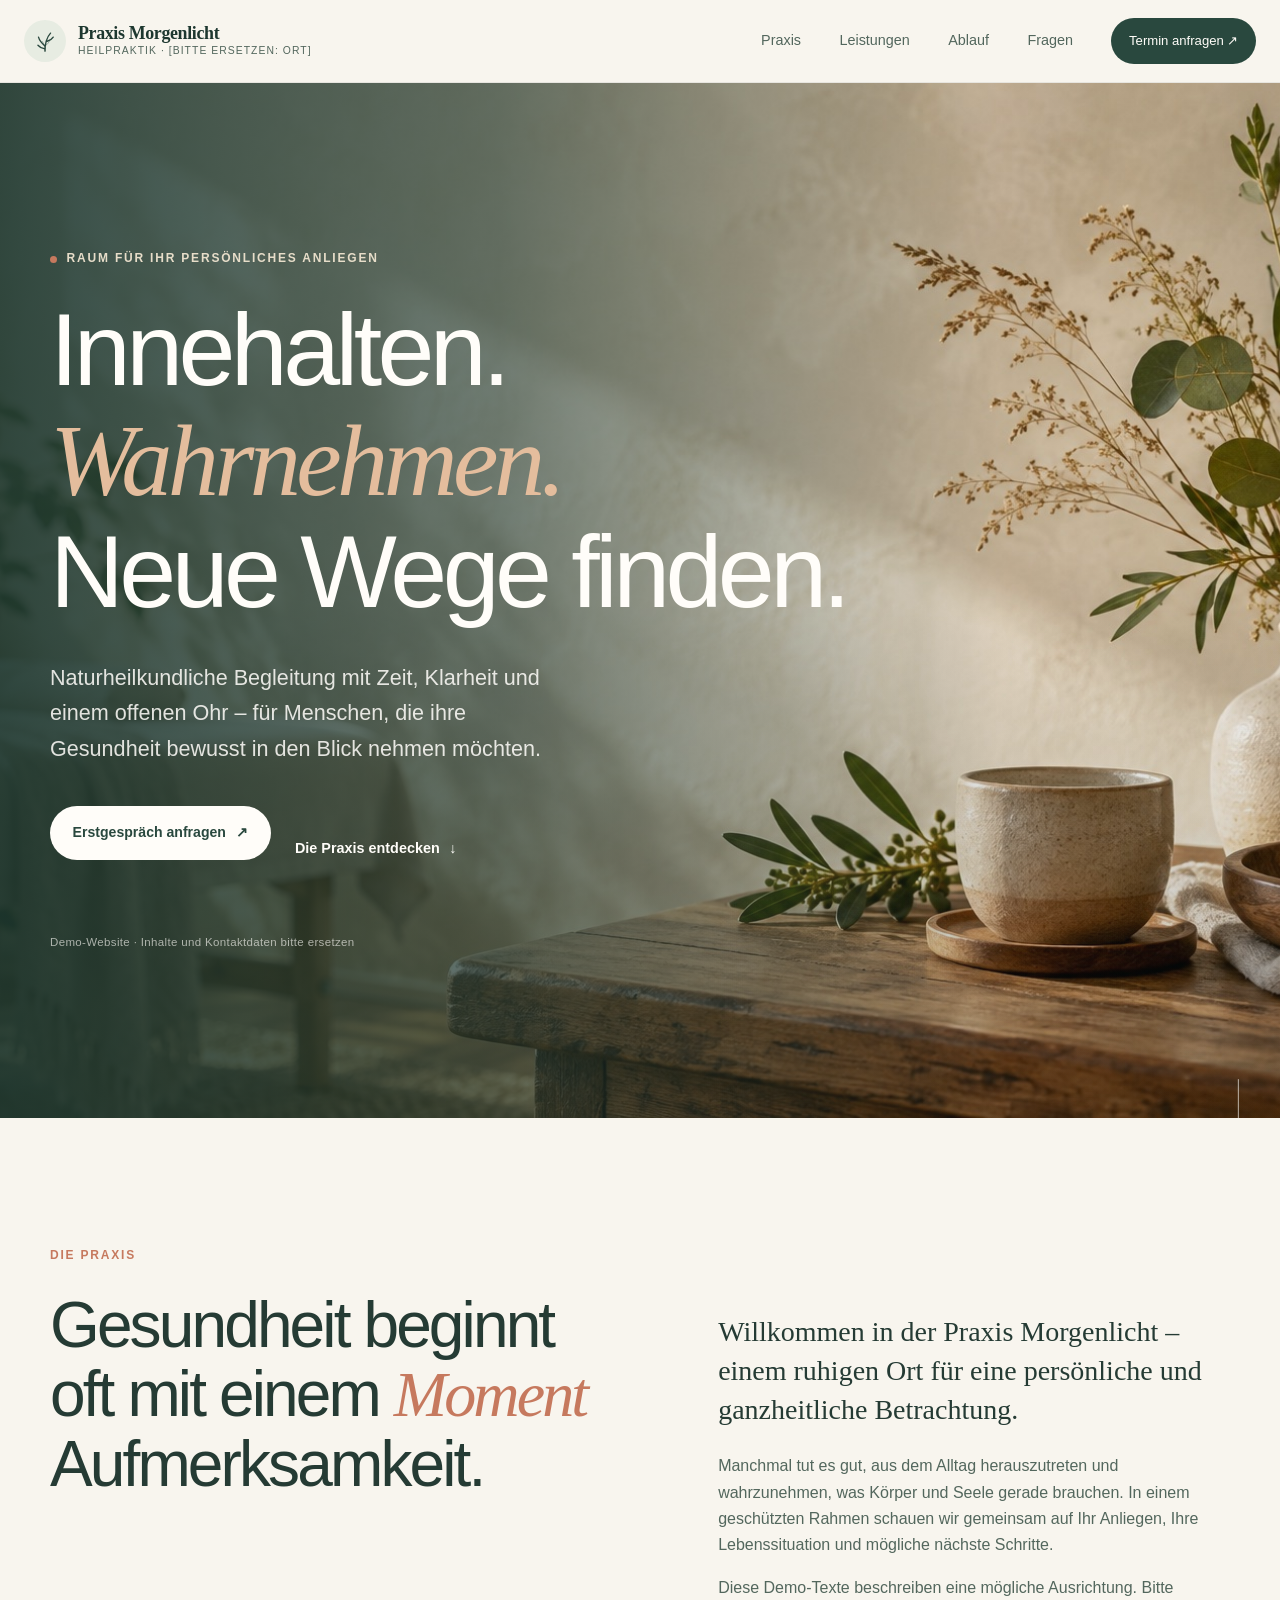
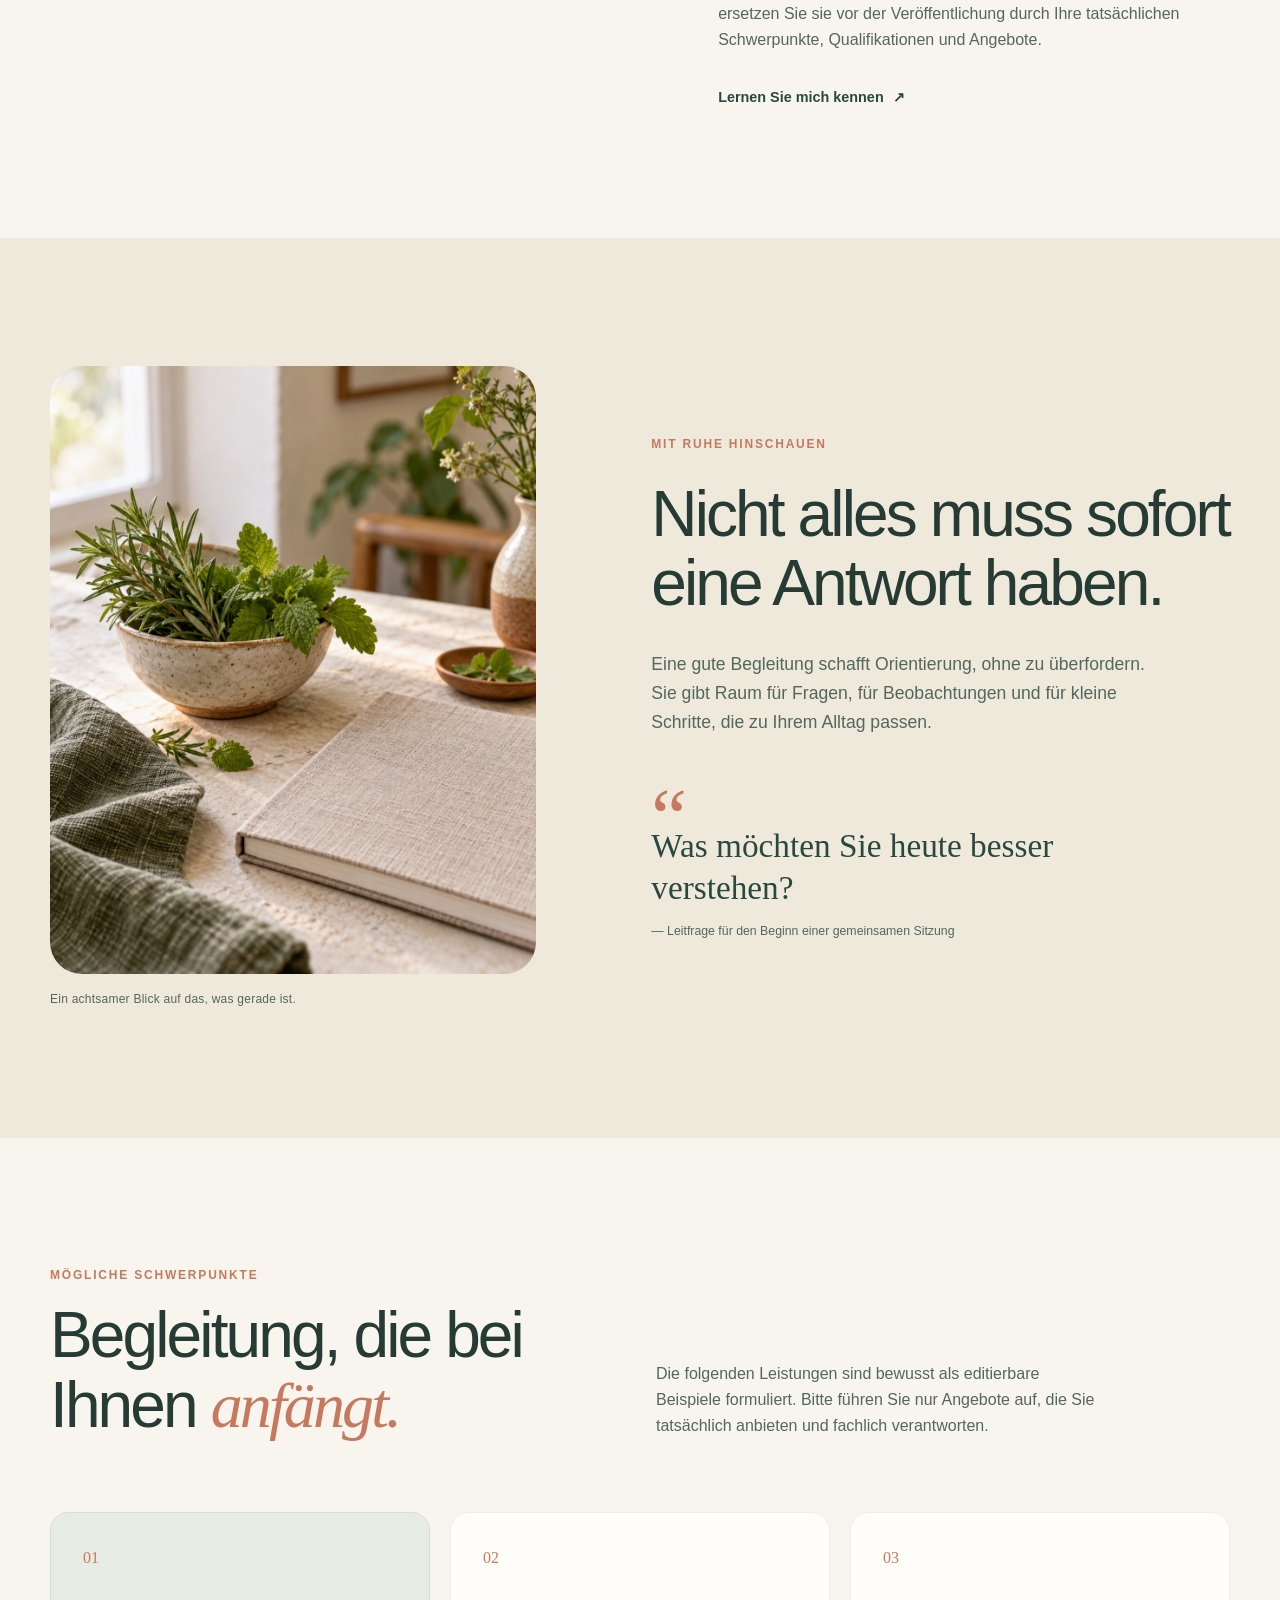
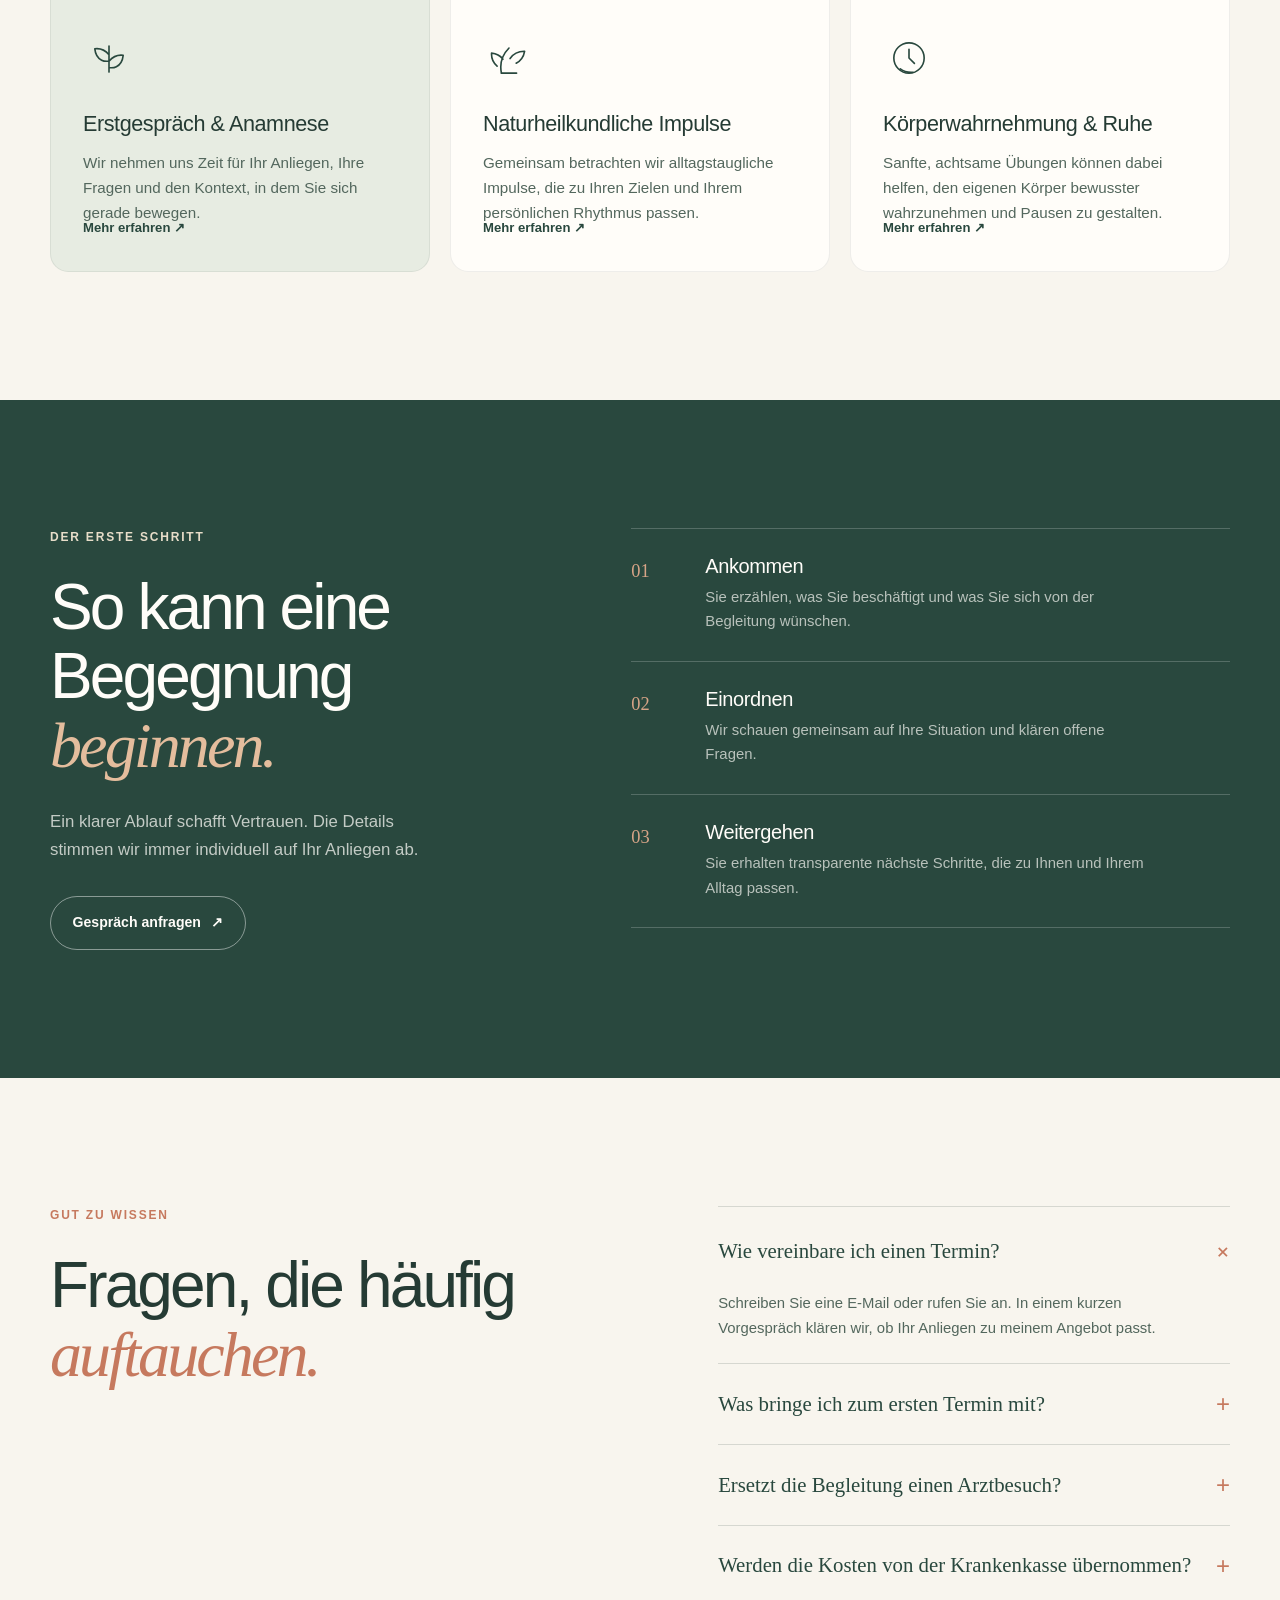
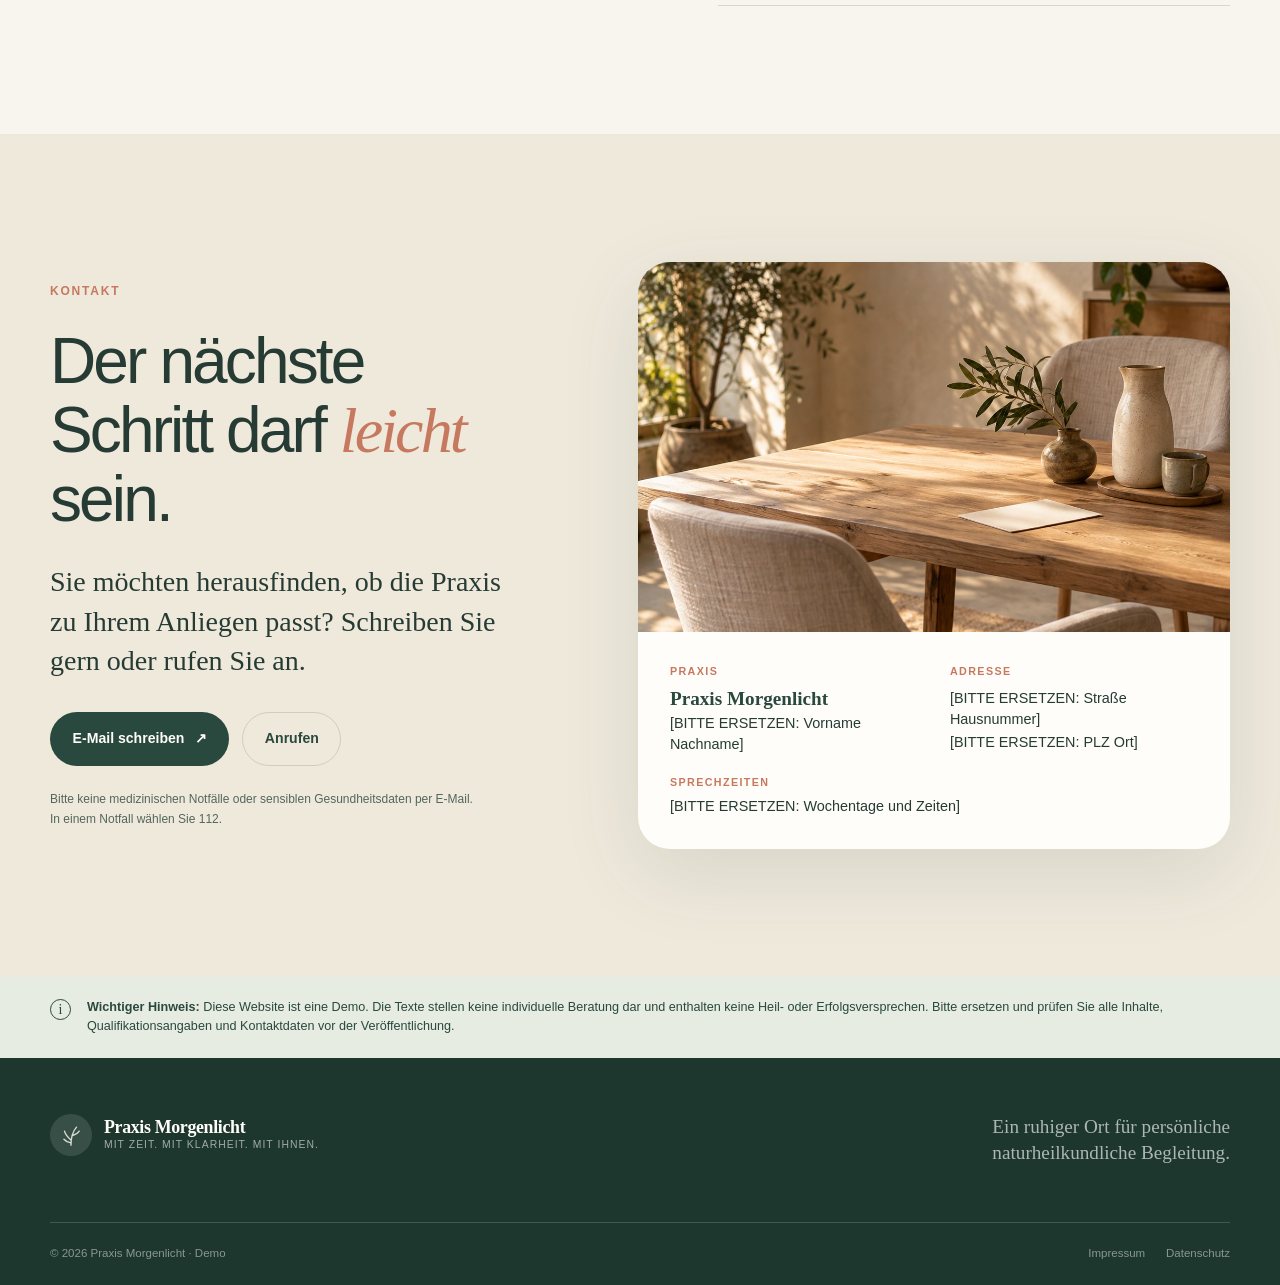
==== index.html @ 1e1bd172 "Create German alternative medicine landing page" ====
<!doctype html>
<html lang="de">
  <head>
    <meta charset="utf-8">
    <meta name="viewport" content="width=device-width, initial-scale=1">
    <meta name="description" content="Praxis Morgenlicht – ruhige, naturheilkundliche Begleitung mit Zeit für das, was Sie bewegt.">
    <meta name="theme-color" content="#f4f0e8">
    <title>Praxis Morgenlicht · Heilpraktik</title>
    <link rel="icon" href="./assets/favicon.svg" type="image/svg+xml">
    <link rel="stylesheet" href="./styles.css">
    <script src="./script.js" defer></script>
  </head>

  <body>
    <a class="skip-link" href="#main-content">Zum Inhalt springen</a>

    <header class="site-header" data-header>
      <nav class="nav-shell" aria-label="Hauptnavigation">
        <a class="brand" href="./" aria-label="Praxis Morgenlicht Startseite">
          <span class="brand-mark" aria-hidden="true">
            <svg viewBox="0 0 44 44" role="img"><path d="M22 38c0-12.2 1.7-20.7 8.7-28.4M21.8 29.7C17.3 26 13.3 21.4 11.8 16M25.5 22.4c3.7-1 7.3-3.2 9.4-6.5M20.7 34.1c-3.9-.7-7.3-2.5-9.8-5.4" fill="none" stroke="currentColor" stroke-linecap="round" stroke-width="2.1"/><path d="M22 37.5c0-6.5-1.1-11.1-4.5-15.1M22.3 29.5c3.6-2.2 6.4-5.5 7.6-9.5" fill="none" stroke="currentColor" stroke-linecap="round" stroke-width="1.25" opacity=".5"/></svg>
          </span>
          <span class="brand-copy"><strong>Praxis Morgenlicht</strong><small>Heilpraktik · [BITTE ERSETZEN: Ort]</small></span>
        </a>

        <button class="nav-toggle" type="button" aria-expanded="false" aria-controls="main-menu">
          <span class="sr-only">Menü öffnen</span>
          <span></span><span></span>
        </button>

        <div class="nav-menu" id="main-menu">
          <a href="#praxis">Praxis</a>
          <a href="#leistungen">Leistungen</a>
          <a href="#ablauf">Ablauf</a>
          <a href="#fragen">Fragen</a>
          <a class="nav-cta" href="#kontakt">Termin anfragen <span aria-hidden="true">↗</span></a>
        </div>
      </nav>
    </header>

    <main id="main-content">
      <section class="hero" id="top" aria-labelledby="hero-title">
        <div class="hero-media" aria-hidden="true">
          <img src="./assets/images/hero-praxis.jpg" alt="">
        </div>
        <div class="hero-shade" aria-hidden="true"></div>
        <div class="hero-content layout-container">
          <p class="eyebrow eyebrow-light"><span class="eyebrow-dot"></span> Raum für Ihr persönliches Anliegen</p>
          <h1 id="hero-title">Innehalten.<br><em>Wahrnehmen.</em><br>Neue Wege finden.</h1>
          <p class="hero-intro">Naturheilkundliche Begleitung mit Zeit, Klarheit und einem offenen Ohr – für Menschen, die ihre Gesundheit bewusst in den Blick nehmen möchten.</p>
          <div class="hero-actions">
            <a class="button button-light" href="#kontakt">Erstgespräch anfragen <span aria-hidden="true">↗</span></a>
            <a class="text-link text-link-light" href="#praxis">Die Praxis entdecken <span aria-hidden="true">↓</span></a>
          </div>
          <p class="hero-note">Demo-Website · Inhalte und Kontaktdaten bitte ersetzen</p>
        </div>
        <div class="hero-scroll" aria-hidden="true"><span></span> Scrollen</div>
      </section>

      <section class="intro-section section-padding" id="praxis" aria-labelledby="praxis-title">
        <div class="layout-container intro-grid">
          <div class="section-heading">
            <p class="eyebrow">Die Praxis</p>
            <h2 id="praxis-title">Gesundheit beginnt oft mit einem <em>Moment</em> Aufmerksamkeit.</h2>
          </div>
          <div class="intro-copy">
            <p class="lead">Willkommen in der Praxis Morgenlicht – einem ruhigen Ort für eine persönliche und ganzheitliche Betrachtung.</p>
            <p>Manchmal tut es gut, aus dem Alltag herauszutreten und wahrzunehmen, was Körper und Seele gerade brauchen. In einem geschützten Rahmen schauen wir gemeinsam auf Ihr Anliegen, Ihre Lebenssituation und mögliche nächste Schritte.</p>
            <p>Diese Demo-Texte beschreiben eine mögliche Ausrichtung. Bitte ersetzen Sie sie vor der Veröffentlichung durch Ihre tatsächlichen Schwerpunkte, Qualifikationen und Angebote.</p>
            <a class="text-link" href="#kontakt">Lernen Sie mich kennen <span aria-hidden="true">↗</span></a>
          </div>
        </div>
      </section>

      <section class="image-story section-padding section-sand" aria-labelledby="story-title">
        <div class="layout-container story-grid">
          <figure class="story-image story-image-tall">
            <img src="./assets/images/kraeuter-notizbuch.jpg" alt="Frische Kräuter, ein Keramikgefäß und ein leinenbezogenes Notizbuch auf einem Tisch">
            <figcaption>Ein achtsamer Blick auf das, was gerade ist.</figcaption>
          </figure>
          <div class="story-copy">
            <p class="eyebrow">Mit Ruhe hinschauen</p>
            <h2 id="story-title">Nicht alles muss sofort eine Antwort haben.</h2>
            <p>Eine gute Begleitung schafft Orientierung, ohne zu überfordern. Sie gibt Raum für Fragen, für Beobachtungen und für kleine Schritte, die zu Ihrem Alltag passen.</p>
            <div class="quote-mark" aria-hidden="true">“</div>
            <blockquote>Was möchten Sie heute besser verstehen?</blockquote>
            <p class="quote-attribution">— Leitfrage für den Beginn einer gemeinsamen Sitzung</p>
          </div>
        </div>
      </section>

      <section class="services-section section-padding" id="leistungen" aria-labelledby="services-title">
        <div class="layout-container">
          <div class="section-heading section-heading-wide">
            <p class="eyebrow">Mögliche Schwerpunkte</p>
            <h2 id="services-title">Begleitung, die bei Ihnen <em>anfängt.</em></h2>
            <p class="section-description">Die folgenden Leistungen sind bewusst als editierbare Beispiele formuliert. Bitte führen Sie nur Angebote auf, die Sie tatsächlich anbieten und fachlich verantworten.</p>
          </div>

          <div class="service-grid">
            <article class="service-card service-card-featured">
              <div class="service-number">01</div>
              <div class="service-icon" aria-hidden="true"><svg viewBox="0 0 48 48"><path d="M24 37V13M24 21c-4.8-5.7-10.1-5.9-13.1-5.5.5 4.8 2.6 8.6 6.3 10.5 2.2 1.1 4.6 1.2 6.8.8M24 27c4.8-5.7 10.1-5.9 13.1-5.5-.5 4.8-2.6 8.6-6.3 10.5-2.2 1.1-4.6 1.2-6.8.8" fill="none" stroke="currentColor" stroke-linecap="round" stroke-linejoin="round" stroke-width="1.5"/></svg></div>
              <h3>Erstgespräch &amp; Anamnese</h3>
              <p>Wir nehmen uns Zeit für Ihr Anliegen, Ihre Fragen und den Kontext, in dem Sie sich gerade bewegen.</p>
              <a class="card-link" href="#kontakt">Mehr erfahren <span aria-hidden="true">↗</span></a>
            </article>

            <article class="service-card">
              <div class="service-number">02</div>
              <div class="service-icon" aria-hidden="true"><svg viewBox="0 0 48 48"><path d="M17 38c-1.8-8.8.5-16.6 7-23.2M13 31.5c-3.8-3.2-5.4-7.2-5.1-12 4.5.4 8 2.3 10.5 5.6M25 24.5c3.1-4.6 7.6-6.8 13.4-6.7-.9 5-3.4 8.7-7.8 11" fill="none" stroke="currentColor" stroke-linecap="round" stroke-linejoin="round" stroke-width="1.5"/><path d="M17 38h14" fill="none" stroke="currentColor" stroke-linecap="round" stroke-width="1.5"/></svg></div>
              <h3>Naturheilkundliche Impulse</h3>
              <p>Gemeinsam betrachten wir alltagstaugliche Impulse, die zu Ihren Zielen und Ihrem persönlichen Rhythmus passen.</p>
              <a class="card-link" href="#kontakt">Mehr erfahren <span aria-hidden="true">↗</span></a>
            </article>

            <article class="service-card">
              <div class="service-number">03</div>
              <div class="service-icon" aria-hidden="true"><svg viewBox="0 0 48 48"><circle cx="24" cy="24" r="14" fill="none" stroke="currentColor" stroke-width="1.5"/><path d="M24 16v8l5 5M16 34c3.2 2.4 7 3.5 11.7 3.1" fill="none" stroke="currentColor" stroke-linecap="round" stroke-width="1.5"/></svg></div>
              <h3>Körperwahrnehmung &amp; Ruhe</h3>
              <p>Sanfte, achtsame Übungen können dabei helfen, den eigenen Körper bewusster wahrzunehmen und Pausen zu gestalten.</p>
              <a class="card-link" href="#kontakt">Mehr erfahren <span aria-hidden="true">↗</span></a>
            </article>
          </div>
        </div>
      </section>

      <section class="process-section section-padding section-olive" id="ablauf" aria-labelledby="process-title">
        <div class="layout-container process-grid">
          <div class="process-intro">
            <p class="eyebrow eyebrow-light">Der erste Schritt</p>
            <h2 id="process-title">So kann eine Begegnung <em>beginnen.</em></h2>
            <p>Ein klarer Ablauf schafft Vertrauen. Die Details stimmen wir immer individuell auf Ihr Anliegen ab.</p>
            <a class="button button-outline-light" href="#kontakt">Gespräch anfragen <span aria-hidden="true">↗</span></a>
          </div>
          <ol class="process-list">
            <li>
              <span class="process-index">01</span>
              <div><h3>Ankommen</h3><p>Sie erzählen, was Sie beschäftigt und was Sie sich von der Begleitung wünschen.</p></div>
            </li>
            <li>
              <span class="process-index">02</span>
              <div><h3>Einordnen</h3><p>Wir schauen gemeinsam auf Ihre Situation und klären offene Fragen.</p></div>
            </li>
            <li>
              <span class="process-index">03</span>
              <div><h3>Weitergehen</h3><p>Sie erhalten transparente nächste Schritte, die zu Ihnen und Ihrem Alltag passen.</p></div>
            </li>
          </ol>
        </div>
      </section>

      <section class="faq-section section-padding" id="fragen" aria-labelledby="faq-title">
        <div class="layout-container faq-grid">
          <div class="section-heading">
            <p class="eyebrow">Gut zu wissen</p>
            <h2 id="faq-title">Fragen, die häufig <em>auftauchen.</em></h2>
          </div>
          <div class="faq-list">
            <details open>
              <summary>Wie vereinbare ich einen Termin?<span aria-hidden="true">+</span></summary>
              <p>Schreiben Sie eine E-Mail oder rufen Sie an. In einem kurzen Vorgespräch klären wir, ob Ihr Anliegen zu meinem Angebot passt.</p>
            </details>
            <details>
              <summary>Was bringe ich zum ersten Termin mit?<span aria-hidden="true">+</span></summary>
              <p>Hilfreich sind Ihre aktuellen Fragen, eine Liste der regelmäßig eingenommenen Medikamente und – falls vorhanden – relevante Unterlagen. Bitte senden Sie keine sensiblen Gesundheitsdaten unverschlüsselt per E-Mail.</p>
            </details>
            <details>
              <summary>Ersetzt die Begleitung einen Arztbesuch?<span aria-hidden="true">+</span></summary>
              <p>Nein. Die Inhalte dieser Website und die angebotene Begleitung ersetzen keine ärztliche Diagnose oder Behandlung. Bei akuten Beschwerden wenden Sie sich bitte an eine ärztliche Praxis; in Notfällen an 112.</p>
            </details>
            <details>
              <summary>Werden die Kosten von der Krankenkasse übernommen?<span aria-hidden="true">+</span></summary>
              <p>Das hängt von Ihrem Tarif und Ihrer Versicherung ab. Bitte klären Sie eine mögliche Kostenübernahme direkt mit Ihrer Krankenkasse oder Versicherung.</p>
            </details>
          </div>
        </div>
      </section>

      <section class="contact-section section-padding section-sand" id="kontakt" aria-labelledby="contact-title">
        <div class="layout-container contact-grid">
          <div class="contact-copy">
            <p class="eyebrow">Kontakt</p>
            <h2 id="contact-title">Der nächste Schritt darf <em>leicht</em> sein.</h2>
            <p class="lead">Sie möchten herausfinden, ob die Praxis zu Ihrem Anliegen passt? Schreiben Sie gern oder rufen Sie an.</p>
            <div class="contact-actions">
              <a class="button button-dark" href="mailto:[BITTE-ERSETZEN@example.de]">E-Mail schreiben <span aria-hidden="true">↗</span></a>
              <a class="button button-ghost" href="tel:+490000000000">Anrufen</a>
            </div>
            <p class="contact-note">Bitte keine medizinischen Notfälle oder sensiblen Gesundheitsdaten per E-Mail. In einem Notfall wählen Sie 112.</p>
          </div>
          <div class="contact-card">
            <div class="contact-card-image"><img src="./assets/images/beratungsraum.jpg" alt="Ruhiger Beratungsraum mit Holztisch, zwei Leinenstühlen und Pflanzen"></div>
            <div class="contact-card-body">
              <div class="contact-detail"><span class="detail-label">Praxis</span><strong>Praxis Morgenlicht</strong><span>[BITTE ERSETZEN: Vorname Nachname]</span></div>
              <div class="contact-detail"><span class="detail-label">Adresse</span><span>[BITTE ERSETZEN: Straße Hausnummer]</span><span>[BITTE ERSETZEN: PLZ Ort]</span></div>
              <div class="contact-detail"><span class="detail-label">Sprechzeiten</span><span>[BITTE ERSETZEN: Wochentage und Zeiten]</span></div>
            </div>
          </div>
        </div>
      </section>

      <section class="disclaimer-section" aria-label="Wichtiger Hinweis">
        <div class="layout-container disclaimer-inner">
          <span class="disclaimer-icon" aria-hidden="true">i</span>
          <p><strong>Wichtiger Hinweis:</strong> Diese Website ist eine Demo. Die Texte stellen keine individuelle Beratung dar und enthalten keine Heil- oder Erfolgsversprechen. Bitte ersetzen und prüfen Sie alle Inhalte, Qualifikationsangaben und Kontaktdaten vor der Veröffentlichung.</p>
        </div>
      </section>
    </main>

    <footer class="site-footer">
      <div class="layout-container footer-top">
        <a class="brand brand-footer" href="./" aria-label="Praxis Morgenlicht Startseite">
          <span class="brand-mark" aria-hidden="true"><svg viewBox="0 0 44 44"><path d="M22 38c0-12.2 1.7-20.7 8.7-28.4M21.8 29.7C17.3 26 13.3 21.4 11.8 16M25.5 22.4c3.7-1 7.3-3.2 9.4-6.5M20.7 34.1c-3.9-.7-7.3-2.5-9.8-5.4" fill="none" stroke="currentColor" stroke-linecap="round" stroke-width="2.1"/></svg></span>
          <span class="brand-copy"><strong>Praxis Morgenlicht</strong><small>Mit Zeit. Mit Klarheit. Mit Ihnen.</small></span>
        </a>
        <p class="footer-tagline">Ein ruhiger Ort für persönliche<br>naturheilkundliche Begleitung.</p>
      </div>
      <div class="layout-container footer-bottom">
        <span>© <span data-year>2026</span> Praxis Morgenlicht · Demo</span>
        <nav aria-label="Rechtliche Informationen"><a href="./impressum.html">Impressum</a><a href="./datenschutz.html">Datenschutz</a></nav>
      </div>
    </footer>
  </body>
</html>
---- styles.css ----
@layer reset, base, components, utilities;

@layer reset {
  *, *::before, *::after { box-sizing: border-box; }
  html { scroll-behavior: smooth; }
  body, h1, h2, h3, p, figure, blockquote, ol { margin: 0; }
  ol { padding: 0; list-style: none; }
  img { display: block; max-width: 100%; }
  button, a { font: inherit; }
}

@layer base {
  :root {
    --ink: #253b34;
    --ink-soft: #53675d;
    --forest: #29483e;
    --forest-deep: #1d372f;
    --sage: #9eaf97;
    --sage-pale: #e7ece2;
    --cream: #f8f5ee;
    --sand: #efe9dc;
    --clay: #c6795e;
    --line: rgba(37, 59, 52, .16);
    --white: #fffdf9;
    --shadow: 0 24px 80px rgba(41, 72, 62, .12);
    --serif: Georgia, 'Times New Roman', serif;
    --sans: -apple-system, BlinkMacSystemFont, 'Segoe UI', Helvetica, Arial, sans-serif;
    --container: 1180px;
    --radius-lg: 2rem;
    --radius-md: 1.15rem;
  }

  body {
    background: var(--cream);
    color: var(--ink);
    font-family: var(--sans);
    font-size: 1rem;
    line-height: 1.65;
    overflow-x: hidden;
  }

  ::selection { background: var(--sage); color: var(--forest-deep); }
  a { color: inherit; text-decoration: none; }
  p { color: var(--ink-soft); }
  h1, h2, h3 { color: var(--ink); font-weight: 500; line-height: 1.08; }
  h1, h2 { letter-spacing: -.045em; }
  h1 em, h2 em { color: var(--clay); font-family: var(--serif); font-weight: 400; }
  h1 { font-size: clamp(3.6rem, 8vw, 7.4rem); }
  h2 { font-size: clamp(2.65rem, 5vw, 4.6rem); }
  h3 { font-size: 1.35rem; letter-spacing: -.02em; }
  :focus-visible { outline: 3px solid var(--clay); outline-offset: 5px; }
}

@layer components {
  .layout-container { width: min(calc(100% - 3rem), var(--container)); margin-inline: auto; }
  .section-padding { padding-block: clamp(5.5rem, 10vw, 9rem); }
  .sr-only { position: absolute; width: 1px; height: 1px; padding: 0; margin: -1px; overflow: hidden; clip: rect(0, 0, 0, 0); white-space: nowrap; border: 0; }
  .skip-link { background: var(--forest-deep); color: var(--white); left: 1rem; padding: .75rem 1rem; position: fixed; top: -5rem; z-index: 20; }
  .skip-link:focus { top: 1rem; }

  .site-header { background: rgba(248, 245, 238, .92); border-bottom: 1px solid rgba(37, 59, 52, .08); position: sticky; top: 0; z-index: 10; backdrop-filter: blur(18px); }
  .nav-shell { align-items: center; display: flex; justify-content: space-between; min-height: 82px; width: min(calc(100% - 3rem), 1280px); margin-inline: auto; }
  .brand { align-items: center; display: inline-flex; gap: .75rem; }
  .brand-mark { align-items: center; background: var(--sage-pale); border-radius: 50%; color: var(--forest); display: inline-flex; height: 42px; justify-content: center; width: 42px; }
  .brand-mark svg { height: 28px; width: 28px; }
  .brand-copy { display: grid; gap: .06rem; }
  .brand-copy strong { color: var(--forest-deep); font-family: var(--serif); font-size: 1.12rem; font-weight: 600; letter-spacing: -.02em; line-height: 1.1; }
  .brand-copy small { color: var(--ink-soft); font-size: .65rem; letter-spacing: .1em; line-height: 1.2; text-transform: uppercase; }
  .nav-menu { align-items: center; display: flex; gap: clamp(1.25rem, 3vw, 3rem); }
  .nav-menu > a:not(.nav-cta) { color: var(--ink-soft); font-size: .9rem; position: relative; }
  .nav-menu > a:not(.nav-cta)::after { background: var(--clay); bottom: -.35rem; content: ''; height: 1px; left: 0; position: absolute; transform: scaleX(0); transform-origin: right; transition: transform .25s ease; width: 100%; }
  .nav-menu > a:not(.nav-cta):hover::after, .nav-menu > a:not(.nav-cta):focus-visible::after { transform: scaleX(1); transform-origin: left; }
  .nav-cta { background: var(--forest); border-radius: 999px; color: var(--white); font-size: .82rem; padding: .75rem 1.1rem; transition: background .2s ease, transform .2s ease; }
  .nav-cta:hover { background: var(--clay); transform: translateY(-2px); }
  .nav-cta span, .button span, .text-link span, .card-link span { display: inline-block; transition: transform .2s ease; }
  .nav-cta:hover span, .button:hover span, .text-link:hover span, .card-link:hover span { transform: translate(3px, -2px); }
  .nav-toggle { background: transparent; border: 0; cursor: pointer; display: none; padding: .5rem; }
  .nav-toggle > span:not(.sr-only) { background: var(--forest); display: block; height: 2px; margin: 5px 0; transition: transform .2s ease; width: 25px; }

  .hero { align-items: center; color: var(--white); display: flex; min-height: min(820px, calc(100vh - 82px)); overflow: hidden; position: relative; }
  .hero-media, .hero-shade { inset: 0; position: absolute; }
  .hero-media img { height: 100%; object-fit: cover; object-position: center; width: 100%; }
  .hero-shade { background: linear-gradient(90deg, rgba(29, 55, 47, .9) 0%, rgba(29, 55, 47, .62) 39%, rgba(29, 55, 47, .04) 78%), linear-gradient(0deg, rgba(18, 31, 26, .24), transparent 50%); }
  .hero-content { padding-block: clamp(6rem, 13vw, 11rem); position: relative; z-index: 1; }
  .eyebrow { align-items: center; color: var(--clay); display: flex; font-size: .75rem; font-weight: 650; gap: .6rem; letter-spacing: .15em; margin-bottom: 1.6rem; text-transform: uppercase; }
  .eyebrow-light { color: #e7ddc9; }
  .eyebrow-dot { background: var(--clay); border-radius: 50%; display: inline-block; height: 7px; width: 7px; }
  .hero h1 { color: var(--white); max-width: 800px; }
  .hero h1 em { color: #e4bd9d; }
  .hero-intro { color: rgba(255, 253, 249, .86); font-size: clamp(1.05rem, 1.7vw, 1.35rem); margin-top: 2rem; max-width: 510px; }
  .hero-actions { align-items: center; display: flex; flex-wrap: wrap; gap: 1.5rem; margin-top: 2.4rem; }
  .button { align-items: center; border: 1px solid transparent; border-radius: 999px; display: inline-flex; font-size: .88rem; font-weight: 650; gap: .65rem; justify-content: center; min-height: 50px; padding: .9rem 1.35rem; transition: background .2s ease, border-color .2s ease, color .2s ease, transform .2s ease; }
  .button:hover { transform: translateY(-2px); }
  .button-light { background: var(--white); color: var(--forest); }
  .button-light:hover { background: #e7ddc9; }
  .button-dark { background: var(--forest); color: var(--white); }
  .button-dark:hover { background: var(--clay); }
  .button-ghost { border-color: var(--line); color: var(--forest); }
  .button-ghost:hover { border-color: var(--forest); background: var(--white); }
  .button-outline-light { border-color: rgba(255, 255, 255, .45); color: var(--white); margin-top: 2rem; }
  .button-outline-light:hover { background: var(--white); border-color: var(--white); color: var(--forest); }
  .text-link { align-items: center; color: var(--forest); display: inline-flex; font-size: .9rem; font-weight: 650; gap: .6rem; margin-top: 2rem; }
  .text-link-light { color: var(--white); }
  .hero-note { color: rgba(255, 253, 249, .62); font-size: .72rem; letter-spacing: .03em; margin-top: 4.5rem; }
  .hero-scroll { align-items: center; bottom: 2.4rem; color: rgba(255, 253, 249, .7); display: flex; font-size: .65rem; gap: .7rem; letter-spacing: .15em; position: absolute; right: max(1.5rem, calc((100vw - var(--container)) / 2)); text-transform: uppercase; transform: rotate(90deg) translateX(100%); transform-origin: right bottom; }
  .hero-scroll span { background: rgba(255, 253, 249, .65); height: 1px; width: 48px; }

  .intro-section { background: var(--cream); }
  .intro-grid, .faq-grid { display: grid; gap: clamp(3rem, 8vw, 9rem); grid-template-columns: minmax(0, 1.05fr) minmax(300px, .95fr); }
  .section-heading h2 { max-width: 650px; }
  .intro-copy { padding-top: 4.1rem; }
  .intro-copy p + p { margin-top: 1rem; }
  .lead { color: var(--ink); font-family: var(--serif); font-size: clamp(1.35rem, 2.3vw, 1.75rem); line-height: 1.4; }
  .intro-copy .lead { margin-bottom: 1.5rem; }
  .image-story { overflow: hidden; }
  .section-sand { background: var(--sand); }
  .story-grid { align-items: center; display: grid; gap: clamp(3rem, 9vw, 10rem); grid-template-columns: minmax(280px, .84fr) minmax(300px, 1fr); }
  .story-image { margin: 0; position: relative; }
  .story-image img { aspect-ratio: 4 / 5; border-radius: var(--radius-lg); height: auto; object-fit: cover; width: 100%; }
  .story-image figcaption { color: var(--ink-soft); font-size: .75rem; letter-spacing: .02em; margin-top: 1rem; }
  .story-copy { max-width: 600px; }
  .story-copy > p:not(.eyebrow):not(.quote-attribution) { font-size: 1.1rem; margin-top: 2rem; max-width: 500px; }
  .quote-mark { color: var(--clay); font-family: var(--serif); font-size: 5rem; height: 3rem; line-height: 1; margin-top: 2.5rem; }
  blockquote { color: var(--forest); font-family: var(--serif); font-size: clamp(1.55rem, 2.6vw, 2.25rem); line-height: 1.25; max-width: 470px; }
  .quote-attribution { font-size: .77rem; margin-top: .8rem; }

  .services-section { background: var(--cream); }
  .section-heading-wide { align-items: end; display: grid; grid-template-columns: 1fr 1fr; gap: 2rem; }
  .section-heading-wide .eyebrow { grid-column: 1 / -1; margin-bottom: -1rem; }
  .section-description { max-width: 440px; }
  .service-grid { display: grid; gap: 1.25rem; grid-template-columns: repeat(3, 1fr); margin-top: 4.5rem; }
  .service-card { background: var(--white); border: 1px solid rgba(37, 59, 52, .08); border-radius: var(--radius-md); min-height: 360px; padding: 2rem; position: relative; transition: box-shadow .25s ease, transform .25s ease; }
  .service-card:hover { box-shadow: var(--shadow); transform: translateY(-6px); }
  .service-card-featured { background: var(--sage-pale); }
  .service-number { color: var(--clay); font-family: var(--serif); font-size: 1rem; }
  .service-icon { color: var(--forest); height: 52px; margin-block: 3.8rem 1.75rem; width: 52px; }
  .service-icon svg { height: 100%; width: 100%; }
  .service-card p { font-size: .95rem; margin-top: .9rem; max-width: 300px; }
  .card-link { bottom: 2rem; color: var(--forest); font-size: .82rem; font-weight: 650; left: 2rem; position: absolute; }

  .section-olive { background: var(--forest); }
  .process-grid { display: grid; gap: clamp(3rem, 8vw, 9rem); grid-template-columns: minmax(280px, .8fr) minmax(350px, 1fr); }
  .process-intro h2 { color: var(--white); }
  .process-intro h2 em { color: #e4bd9d; }
  .process-intro > p:not(.eyebrow) { color: rgba(255, 253, 249, .72); font-size: 1.05rem; margin-top: 1.75rem; max-width: 410px; }
  .process-list { border-top: 1px solid rgba(255,255,255,.2); }
  .process-list li { align-items: start; border-bottom: 1px solid rgba(255,255,255,.2); display: grid; gap: 1.5rem; grid-template-columns: 50px 1fr; padding-block: 1.7rem; }
  .process-index { color: #d7a487; font-family: var(--serif); font-size: 1.15rem; }
  .process-list h3 { color: var(--white); font-size: 1.25rem; }
  .process-list p { color: rgba(255, 253, 249, .67); font-size: .93rem; margin-top: .45rem; max-width: 440px; }

  .faq-section { background: var(--cream); }
  .faq-list { border-top: 1px solid var(--line); padding-top: .3rem; }
  details { border-bottom: 1px solid var(--line); }
  summary { align-items: center; color: var(--forest); cursor: pointer; display: flex; font-family: var(--serif); font-size: 1.3rem; gap: 1rem; justify-content: space-between; list-style: none; padding: 1.25rem 0; }
  summary::-webkit-details-marker { display: none; }
  summary span { color: var(--clay); font-family: var(--sans); font-size: 1.5rem; font-weight: 300; transition: transform .2s ease; }
  details[open] summary span { transform: rotate(45deg); }
  details p { font-size: .93rem; max-width: 620px; padding: 0 3rem 1.45rem 0; }

  .contact-section { overflow: hidden; }
  .contact-grid { align-items: center; display: grid; gap: clamp(3rem, 8vw, 9rem); grid-template-columns: minmax(300px, .82fr) minmax(340px, 1fr); }
  .contact-copy h2 { max-width: 550px; }
  .contact-copy > .lead { margin-top: 1.75rem; max-width: 460px; }
  .contact-actions { display: flex; flex-wrap: wrap; gap: .8rem; margin-top: 2rem; }
  .contact-note { font-size: .75rem; margin-top: 1.5rem; max-width: 430px; }
  .contact-card { background: var(--white); border-radius: var(--radius-lg); box-shadow: var(--shadow); overflow: hidden; }
  .contact-card-image img { aspect-ratio: 1.6 / 1; object-fit: cover; width: 100%; }
  .contact-card-body { display: grid; gap: 1.25rem 2rem; grid-template-columns: 1fr 1fr; padding: 2rem; }
  .contact-detail { display: grid; font-size: .9rem; line-height: 1.45; }
  .contact-detail strong { color: var(--forest); font-family: var(--serif); font-size: 1.2rem; font-weight: 600; }
  .detail-label { color: var(--clay); font-size: .67rem; font-weight: 650; letter-spacing: .13em; margin-bottom: .35rem; text-transform: uppercase; }
  .contact-detail:last-child { grid-column: 1 / -1; }

  .disclaimer-section { background: var(--sage-pale); }
  .disclaimer-inner { align-items: start; display: flex; gap: 1rem; padding-block: 1.3rem; }
  .disclaimer-icon { align-items: center; border: 1px solid var(--forest); border-radius: 50%; color: var(--forest); display: inline-flex; flex: 0 0 auto; font-family: var(--serif); font-size: .88rem; height: 21px; justify-content: center; margin-top: .1rem; width: 21px; }
  .disclaimer-inner p { color: var(--forest); font-size: .79rem; line-height: 1.55; }

  .site-footer { background: var(--forest-deep); color: var(--white); padding-top: 3.5rem; }
  .footer-top { align-items: start; display: flex; justify-content: space-between; padding-bottom: 3.5rem; }
  .brand-footer .brand-mark { background: rgba(255,255,255,.12); color: #d9e0d3; }
  .brand-footer .brand-copy strong { color: var(--white); }
  .brand-footer .brand-copy small { color: rgba(255,255,255,.58); }
  .footer-tagline { color: rgba(255,255,255,.64); font-family: var(--serif); font-size: 1.2rem; line-height: 1.35; text-align: right; }
  .footer-bottom { align-items: center; border-top: 1px solid rgba(255,255,255,.16); color: rgba(255,255,255,.48); display: flex; font-size: .72rem; justify-content: space-between; padding-block: 1.35rem; }
  .footer-bottom nav { display: flex; gap: 1.3rem; }
  .footer-bottom a:hover { color: var(--white); }

  .legal-page { min-height: calc(100vh - 200px); padding-block: clamp(4rem, 8vw, 7rem); }
  .legal-header { border-bottom: 1px solid var(--line); margin-bottom: 2.5rem; padding-bottom: 2rem; }
  .legal-header h1 { font-size: clamp(3rem, 6vw, 5.5rem); }
  .legal-content { max-width: 780px; }
  .legal-content h2 { font-family: var(--serif); font-size: 1.75rem; letter-spacing: -.02em; margin: 2.7rem 0 .8rem; }
  .legal-content h3 { font-size: 1.05rem; margin: 1.5rem 0 .35rem; }
  .legal-content p + p { margin-top: 1rem; }
  .legal-content ul { color: var(--ink-soft); margin: .8rem 0 1rem 1.3rem; }
  .legal-content li { margin-top: .35rem; padding-left: .35rem; }
  .legal-content a { color: var(--forest); text-decoration: underline; text-decoration-color: var(--clay); text-underline-offset: .2em; }
  .placeholder { background: #f5ddcf; border-radius: .25rem; color: #743b2c; padding: .05rem .3rem; }
  .legal-back { display: inline-flex; font-size: .85rem; font-weight: 650; margin-top: 2.5rem; }

  .error-page { align-items: center; display: flex; min-height: calc(100vh - 200px); text-align: center; }
  .error-page .layout-container { max-width: 680px; }
  .error-page h1 { font-size: clamp(5rem, 14vw, 10rem); }
  .error-page p { margin: 1rem auto 0; max-width: 450px; }
  .error-page .button { margin-top: 2rem; }
}

@layer utilities {
  @media (max-width: 820px) {
    .nav-shell { min-height: 74px; }
    .nav-toggle { display: block; }
    .nav-menu { align-items: stretch; background: var(--cream); border-bottom: 1px solid var(--line); display: grid; gap: 0; left: 0; padding: .5rem 1.5rem 1.5rem; position: absolute; right: 0; top: 100%; transform: translateY(-150%); transition: transform .25s ease; z-index: -1; }
    .nav-menu.is-open { box-shadow: 0 20px 30px rgba(37,59,52,.08); transform: translateY(0); }
    .nav-menu > a { padding: .75rem 0; }
    .nav-menu > a:not(.nav-cta)::after { display: none; }
    .nav-cta { margin-top: .6rem; text-align: center; }
    .hero { min-height: 690px; }
    .hero-shade { background: linear-gradient(90deg, rgba(29,55,47,.9), rgba(29,55,47,.28)); }
    .hero-scroll { display: none; }
    .intro-grid, .faq-grid, .story-grid, .process-grid, .contact-grid { grid-template-columns: 1fr; gap: 3rem; }
    .intro-copy { padding-top: 0; }
    .story-copy { max-width: 650px; }
    .story-image { max-width: 500px; }
    .section-heading-wide { display: block; }
    .section-heading-wide .eyebrow { margin-bottom: 1.6rem; }
    .section-description { margin-top: 1.5rem; }
    .service-grid { grid-template-columns: 1fr; margin-top: 3rem; }
    .service-card { min-height: 320px; }
    .process-intro { max-width: 590px; }
    .contact-card { max-width: 640px; }
  }

  @media (max-width: 520px) {
    .layout-container, .nav-shell { width: min(calc(100% - 2rem), var(--container)); }
    .brand-copy small { font-size: .57rem; }
    .hero-content { padding-block: 5rem 6rem; }
    .hero h1 { font-size: clamp(3.4rem, 16vw, 5rem); }
    .hero-intro { font-size: 1rem; }
    .hero-actions { align-items: stretch; flex-direction: column; max-width: 270px; }
    .hero-note { margin-top: 2.5rem; }
    .section-padding { padding-block: 4.5rem; }
    .story-image img { border-radius: 1.25rem; }
    .contact-card-body { display: block; }
    .contact-detail + .contact-detail { margin-top: 1.35rem; }
    .footer-top { display: block; }
    .footer-tagline { margin-top: 2rem; text-align: left; }
    .footer-bottom { align-items: start; flex-direction: column; gap: 1rem; }
    .footer-bottom nav { gap: 1rem; }
    summary { font-size: 1.1rem; }
  }

  @media (prefers-reduced-motion: reduce) {
    html { scroll-behavior: auto; }
    *, *::before, *::after { transition-duration: .01ms !important; animation-duration: .01ms !important; animation-iteration-count: 1 !important; }
  }
}
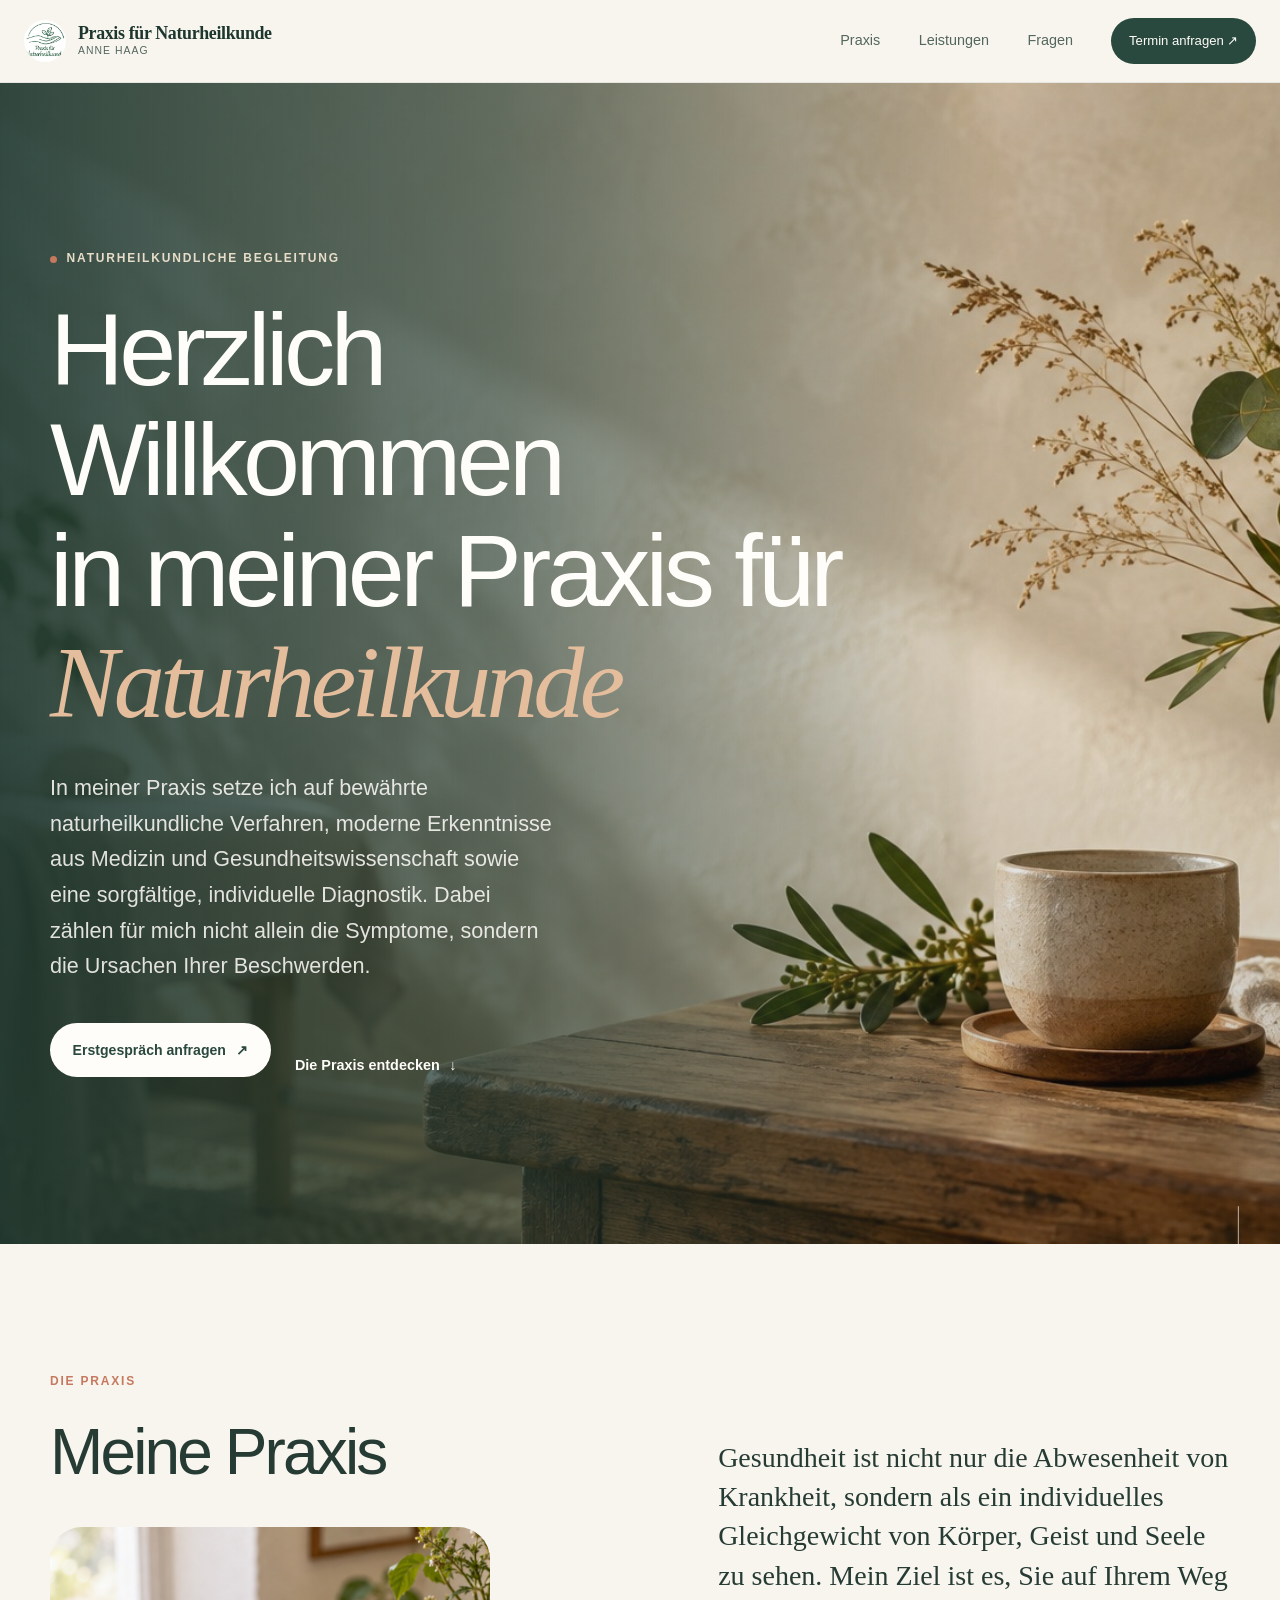
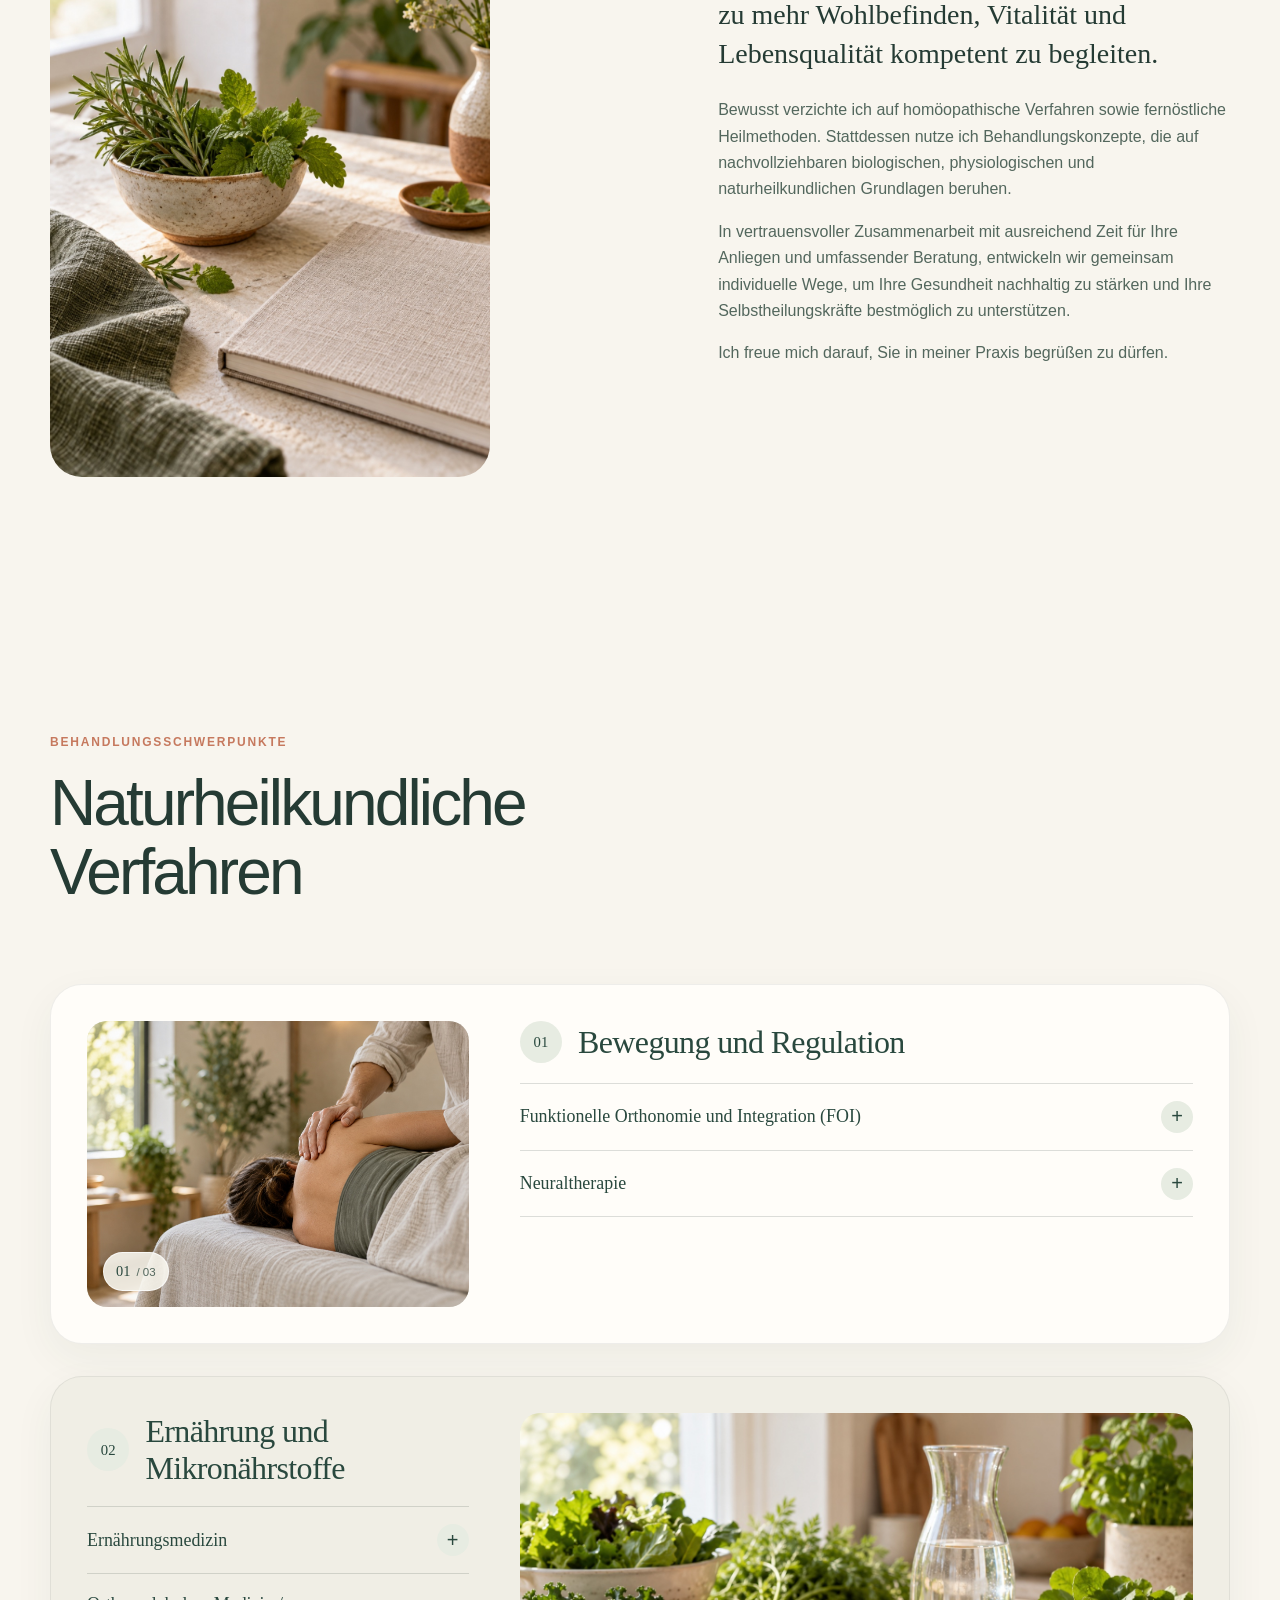
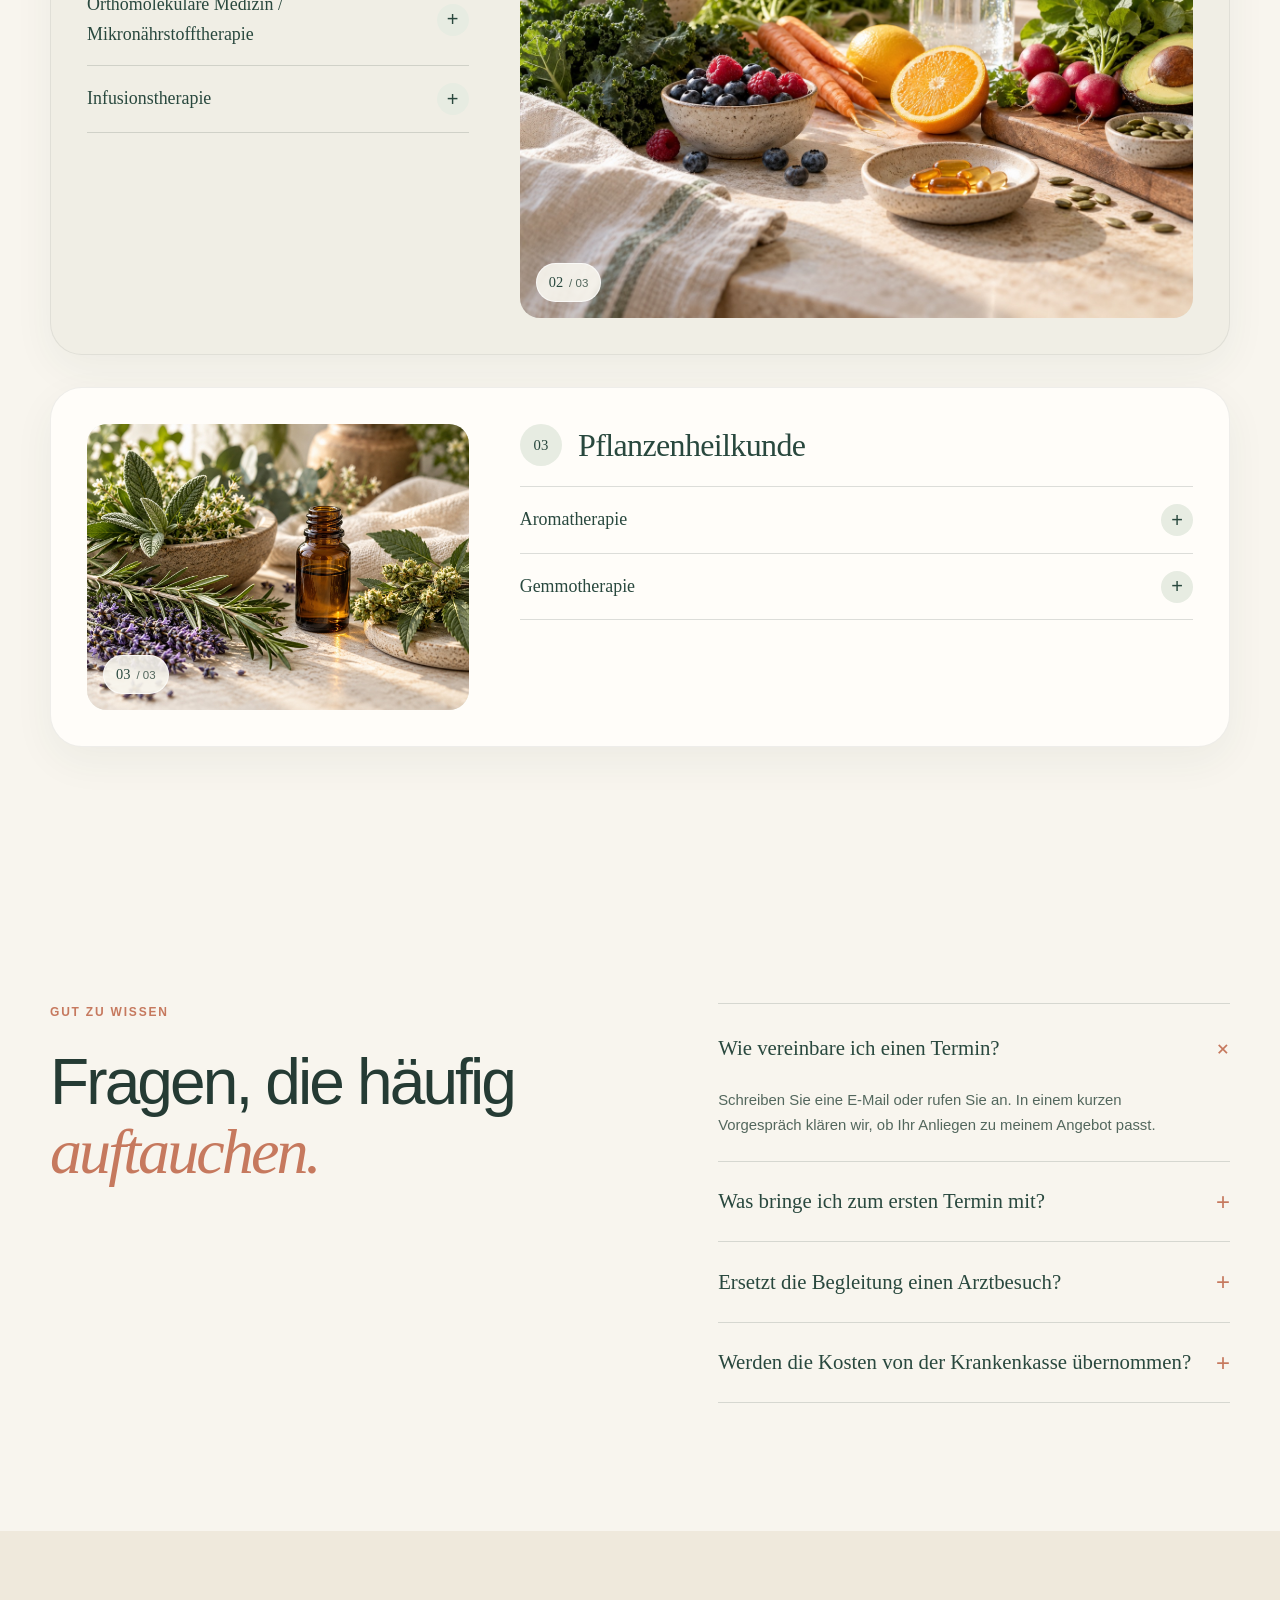
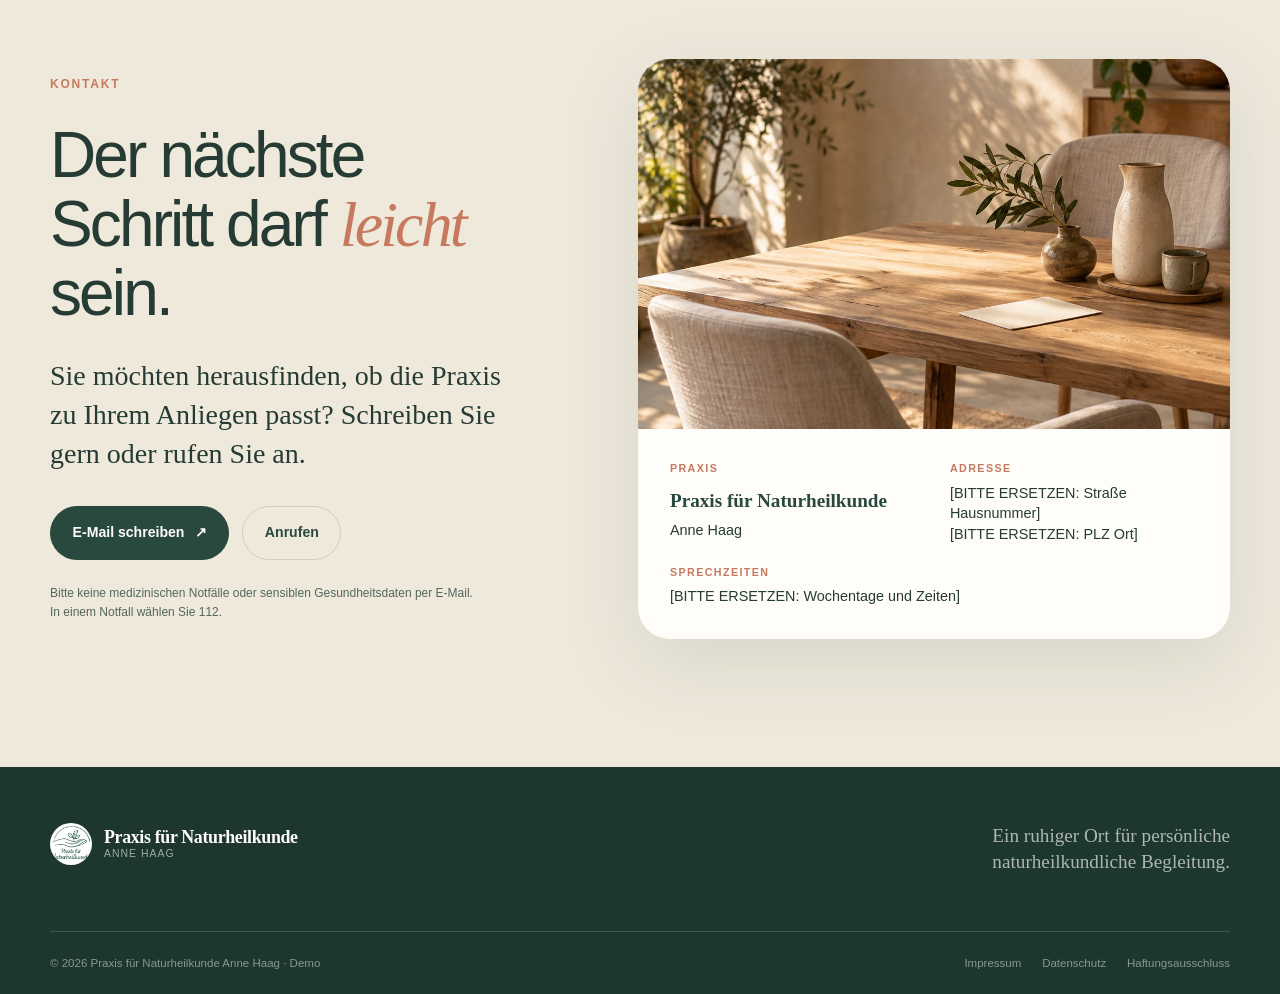
==== commit 04e2f3a8: "Personalize naturopathy practice site" ====
--- a/index.html
+++ b/index.html
@@ -3,11 +3,11 @@
   <head>
     <meta charset="utf-8">
     <meta name="viewport" content="width=device-width, initial-scale=1">
-    <meta name="description" content="Praxis Morgenlicht – ruhige, naturheilkundliche Begleitung mit Zeit für das, was Sie bewegt.">
+    <meta name="description" content="In meiner Praxis setze ich auf bewährte naturheilkundliche Verfahren, moderne Erkenntnisse aus Medizin und Gesundheitswissenschaft sowie eine sorgfältige, individuelle Diagnostik.">
     <meta name="theme-color" content="#f4f0e8">
-    <title>Praxis Morgenlicht · Heilpraktik</title>
+    <title>Praxis für Naturheilkunde Anne Haag</title>
     <link rel="icon" href="./assets/favicon.svg" type="image/svg+xml">
-    <link rel="stylesheet" href="./styles.css">
+    <link rel="stylesheet" href="./styles.css?v=20261001">
     <script src="./script.js" defer></script>
   </head>
 
@@ -16,11 +16,10 @@
 
     <header class="site-header" data-header>
       <nav class="nav-shell" aria-label="Hauptnavigation">
-        <a class="brand" href="./" aria-label="Praxis Morgenlicht Startseite">
-          <span class="brand-mark" aria-hidden="true">
-            <svg viewBox="0 0 44 44" role="img"><path d="M22 38c0-12.2 1.7-20.7 8.7-28.4M21.8 29.7C17.3 26 13.3 21.4 11.8 16M25.5 22.4c3.7-1 7.3-3.2 9.4-6.5M20.7 34.1c-3.9-.7-7.3-2.5-9.8-5.4" fill="none" stroke="currentColor" stroke-linecap="round" stroke-width="2.1"/><path d="M22 37.5c0-6.5-1.1-11.1-4.5-15.1M22.3 29.5c3.6-2.2 6.4-5.5 7.6-9.5" fill="none" stroke="currentColor" stroke-linecap="round" stroke-width="1.25" opacity=".5"/></svg>
+        <a class="brand" href="./" aria-label="Praxis für Naturheilkunde Anne Haag Startseite">
+          <span class="brand-mark" aria-hidden="true"><img src="./assets/images/logo.jpg" alt="" width="42" height="42">
           </span>
-          <span class="brand-copy"><strong>Praxis Morgenlicht</strong><small>Heilpraktik · [BITTE ERSETZEN: Ort]</small></span>
+          <span class="brand-copy"><strong>Praxis für Naturheilkunde</strong><small>Anne Haag</small></span>
         </a>
 
         <button class="nav-toggle" type="button" aria-expanded="false" aria-controls="main-menu">
@@ -31,7 +30,6 @@
         <div class="nav-menu" id="main-menu">
           <a href="#praxis">Praxis</a>
           <a href="#leistungen">Leistungen</a>
-          <a href="#ablauf">Ablauf</a>
           <a href="#fragen">Fragen</a>
           <a class="nav-cta" href="#kontakt">Termin anfragen <span aria-hidden="true">↗</span></a>
         </div>
@@ -45,14 +43,13 @@
         </div>
         <div class="hero-shade" aria-hidden="true"></div>
         <div class="hero-content layout-container">
-          <p class="eyebrow eyebrow-light"><span class="eyebrow-dot"></span> Raum für Ihr persönliches Anliegen</p>
-          <h1 id="hero-title">Innehalten.<br><em>Wahrnehmen.</em><br>Neue Wege finden.</h1>
-          <p class="hero-intro">Naturheilkundliche Begleitung mit Zeit, Klarheit und einem offenen Ohr – für Menschen, die ihre Gesundheit bewusst in den Blick nehmen möchten.</p>
+          <p class="eyebrow eyebrow-light"><span class="eyebrow-dot"></span> Naturheilkundliche Begleitung</p>
+          <h1 id="hero-title">Herzlich Willkommen<br>in meiner Praxis für<br><em>Naturheilkunde</em></h1>
+          <p class="hero-intro">In meiner Praxis setze ich auf bewährte naturheilkundliche Verfahren, moderne Erkenntnisse aus Medizin und Gesundheitswissenschaft sowie eine sorgfältige, individuelle Diagnostik. Dabei zählen für mich nicht allein die Symptome, sondern die Ursachen Ihrer Beschwerden.</p>
           <div class="hero-actions">
             <a class="button button-light" href="#kontakt">Erstgespräch anfragen <span aria-hidden="true">↗</span></a>
             <a class="text-link text-link-light" href="#praxis">Die Praxis entdecken <span aria-hidden="true">↓</span></a>
           </div>
-          <p class="hero-note">Demo-Website · Inhalte und Kontaktdaten bitte ersetzen</p>
         </div>
         <div class="hero-scroll" aria-hidden="true"><span></span> Scrollen</div>
       </section>
@@ -61,30 +58,16 @@
         <div class="layout-container intro-grid">
           <div class="section-heading">
             <p class="eyebrow">Die Praxis</p>
-            <h2 id="praxis-title">Gesundheit beginnt oft mit einem <em>Moment</em> Aufmerksamkeit.</h2>
+            <h2 id="praxis-title">Meine Praxis</h2>
+            <figure class="practice-image">
+              <img src="./assets/images/kraeuter-notizbuch.jpg" alt="Frische Kräuter, ein Keramikgefäß und ein leinenbezogenes Notizbuch auf einem Tisch">
+            </figure>
           </div>
           <div class="intro-copy">
-            <p class="lead">Willkommen in der Praxis Morgenlicht – einem ruhigen Ort für eine persönliche und ganzheitliche Betrachtung.</p>
-            <p>Manchmal tut es gut, aus dem Alltag herauszutreten und wahrzunehmen, was Körper und Seele gerade brauchen. In einem geschützten Rahmen schauen wir gemeinsam auf Ihr Anliegen, Ihre Lebenssituation und mögliche nächste Schritte.</p>
-            <p>Diese Demo-Texte beschreiben eine mögliche Ausrichtung. Bitte ersetzen Sie sie vor der Veröffentlichung durch Ihre tatsächlichen Schwerpunkte, Qualifikationen und Angebote.</p>
-            <a class="text-link" href="#kontakt">Lernen Sie mich kennen <span aria-hidden="true">↗</span></a>
-          </div>
-        </div>
-      </section>
-
-      <section class="image-story section-padding section-sand" aria-labelledby="story-title">
-        <div class="layout-container story-grid">
-          <figure class="story-image story-image-tall">
-            <img src="./assets/images/kraeuter-notizbuch.jpg" alt="Frische Kräuter, ein Keramikgefäß und ein leinenbezogenes Notizbuch auf einem Tisch">
-            <figcaption>Ein achtsamer Blick auf das, was gerade ist.</figcaption>
-          </figure>
-          <div class="story-copy">
-            <p class="eyebrow">Mit Ruhe hinschauen</p>
-            <h2 id="story-title">Nicht alles muss sofort eine Antwort haben.</h2>
-            <p>Eine gute Begleitung schafft Orientierung, ohne zu überfordern. Sie gibt Raum für Fragen, für Beobachtungen und für kleine Schritte, die zu Ihrem Alltag passen.</p>
-            <div class="quote-mark" aria-hidden="true">“</div>
-            <blockquote>Was möchten Sie heute besser verstehen?</blockquote>
-            <p class="quote-attribution">— Leitfrage für den Beginn einer gemeinsamen Sitzung</p>
+            <p class="lead">Gesundheit ist nicht nur die Abwesenheit von Krankheit, sondern als ein individuelles Gleichgewicht von Körper, Geist und Seele zu sehen. Mein Ziel ist es, Sie auf Ihrem Weg zu mehr Wohlbefinden, Vitalität und Lebensqualität kompetent zu begleiten.</p>
+            <p>Bewusst verzichte ich auf homöopathische Verfahren sowie fernöstliche Heilmethoden. Stattdessen nutze ich Behandlungskonzepte, die auf nachvollziehbaren biologischen, physiologischen und naturheilkundlichen Grundlagen beruhen.</p>
+            <p>In vertrauensvoller Zusammenarbeit mit ausreichend Zeit für Ihre Anliegen und umfassender Beratung, entwickeln wir gemeinsam individuelle Wege, um Ihre Gesundheit nachhaltig zu stärken und Ihre Selbstheilungskräfte bestmöglich zu unterstützen.</p>
+            <p>Ich freue mich darauf, Sie in meiner Praxis begrüßen zu dürfen.</p>
           </div>
         </div>
       </section>
@@ -92,61 +75,197 @@
       <section class="services-section section-padding" id="leistungen" aria-labelledby="services-title">
         <div class="layout-container">
           <div class="section-heading section-heading-wide">
-            <p class="eyebrow">Mögliche Schwerpunkte</p>
-            <h2 id="services-title">Begleitung, die bei Ihnen <em>anfängt.</em></h2>
-            <p class="section-description">Die folgenden Leistungen sind bewusst als editierbare Beispiele formuliert. Bitte führen Sie nur Angebote auf, die Sie tatsächlich anbieten und fachlich verantworten.</p>
-          </div>
-
-          <div class="service-grid">
-            <article class="service-card service-card-featured">
-              <div class="service-number">01</div>
-              <div class="service-icon" aria-hidden="true"><svg viewBox="0 0 48 48"><path d="M24 37V13M24 21c-4.8-5.7-10.1-5.9-13.1-5.5.5 4.8 2.6 8.6 6.3 10.5 2.2 1.1 4.6 1.2 6.8.8M24 27c4.8-5.7 10.1-5.9 13.1-5.5-.5 4.8-2.6 8.6-6.3 10.5-2.2 1.1-4.6 1.2-6.8.8" fill="none" stroke="currentColor" stroke-linecap="round" stroke-linejoin="round" stroke-width="1.5"/></svg></div>
-              <h3>Erstgespräch &amp; Anamnese</h3>
-              <p>Wir nehmen uns Zeit für Ihr Anliegen, Ihre Fragen und den Kontext, in dem Sie sich gerade bewegen.</p>
-              <a class="card-link" href="#kontakt">Mehr erfahren <span aria-hidden="true">↗</span></a>
-            </article>
-
-            <article class="service-card">
-              <div class="service-number">02</div>
-              <div class="service-icon" aria-hidden="true"><svg viewBox="0 0 48 48"><path d="M17 38c-1.8-8.8.5-16.6 7-23.2M13 31.5c-3.8-3.2-5.4-7.2-5.1-12 4.5.4 8 2.3 10.5 5.6M25 24.5c3.1-4.6 7.6-6.8 13.4-6.7-.9 5-3.4 8.7-7.8 11" fill="none" stroke="currentColor" stroke-linecap="round" stroke-linejoin="round" stroke-width="1.5"/><path d="M17 38h14" fill="none" stroke="currentColor" stroke-linecap="round" stroke-width="1.5"/></svg></div>
-              <h3>Naturheilkundliche Impulse</h3>
-              <p>Gemeinsam betrachten wir alltagstaugliche Impulse, die zu Ihren Zielen und Ihrem persönlichen Rhythmus passen.</p>
-              <a class="card-link" href="#kontakt">Mehr erfahren <span aria-hidden="true">↗</span></a>
-            </article>
-
-            <article class="service-card">
-              <div class="service-number">03</div>
-              <div class="service-icon" aria-hidden="true"><svg viewBox="0 0 48 48"><circle cx="24" cy="24" r="14" fill="none" stroke="currentColor" stroke-width="1.5"/><path d="M24 16v8l5 5M16 34c3.2 2.4 7 3.5 11.7 3.1" fill="none" stroke="currentColor" stroke-linecap="round" stroke-width="1.5"/></svg></div>
-              <h3>Körperwahrnehmung &amp; Ruhe</h3>
-              <p>Sanfte, achtsame Übungen können dabei helfen, den eigenen Körper bewusster wahrzunehmen und Pausen zu gestalten.</p>
-              <a class="card-link" href="#kontakt">Mehr erfahren <span aria-hidden="true">↗</span></a>
-            </article>
-          </div>
-        </div>
-      </section>
-
-      <section class="process-section section-padding section-olive" id="ablauf" aria-labelledby="process-title">
-        <div class="layout-container process-grid">
-          <div class="process-intro">
-            <p class="eyebrow eyebrow-light">Der erste Schritt</p>
-            <h2 id="process-title">So kann eine Begegnung <em>beginnen.</em></h2>
-            <p>Ein klarer Ablauf schafft Vertrauen. Die Details stimmen wir immer individuell auf Ihr Anliegen ab.</p>
-            <a class="button button-outline-light" href="#kontakt">Gespräch anfragen <span aria-hidden="true">↗</span></a>
-          </div>
-          <ol class="process-list">
-            <li>
-              <span class="process-index">01</span>
-              <div><h3>Ankommen</h3><p>Sie erzählen, was Sie beschäftigt und was Sie sich von der Begleitung wünschen.</p></div>
-            </li>
-            <li>
-              <span class="process-index">02</span>
-              <div><h3>Einordnen</h3><p>Wir schauen gemeinsam auf Ihre Situation und klären offene Fragen.</p></div>
-            </li>
-            <li>
-              <span class="process-index">03</span>
-              <div><h3>Weitergehen</h3><p>Sie erhalten transparente nächste Schritte, die zu Ihnen und Ihrem Alltag passen.</p></div>
-            </li>
-          </ol>
+            <p class="eyebrow">Behandlungsschwerpunkte</p>
+            <h2 id="services-title">Naturheilkundliche Verfahren</h2>
+          </div>
+
+          <div class="treatment-clusters">
+            <section class="treatment-cluster" aria-labelledby="cluster-movement">
+              <figure class="treatment-visual">
+                <img src="./assets/images/treatment-movement.jpg" alt="Manuelle Behandlung von Schulter und Rücken in einer hellen Praxis" width="1536" height="1024" loading="lazy" decoding="async">
+                <figcaption aria-hidden="true">01 <span>/ 03</span></figcaption>
+              </figure>
+              <div class="treatment-content">
+                <div class="treatment-heading">
+                  <span class="treatment-index" aria-hidden="true">01</span>
+                  <h3 id="cluster-movement">Bewegung und Regulation</h3>
+                </div>
+                <div class="treatment-list">
+                  <details class="treatment-item">
+                    <summary>Funktionelle Orthonomie und Integration (FOI)<span aria-hidden="true">+</span></summary>
+                    <div class="treatment-copy">
+                      <p>Die Funktionelle Orthonomie und Integration (FOI) betrachtet den menschlichen Körper als funktionelle Einheit. Nach dem FOI-Konzept können die Ursachen der Beschwerden häufig nicht nur dort liegen wo Schmerzen auftreten, sondern auch in anderen Bereichen des Bewegungsapparates.</p>
+                      <p>Durch eine ausführliche Untersuchung werden Zusammenhänge zwischen Gelenken, Muskeln, Faszien und der Körperstatik analysiert.</p>
+                      <p>Ziel der Behandlung ist es, Bewegungseinschränkungen und funktionelle Störungen aufzuspüren und durch gezielte manuelle Techniken zu harmonisieren. FOI fördert die natürliche Beweglichkeit des Körpers und bringt das Zusammenspiel der verschiedenen Strukturen wieder ins Gleichgewicht.</p>
+                      <p>Dabei wird nicht nur die schmerzende Region behandelt, sondern der gesamte Bewegungsapparat berücksichtigt.</p>
+                      <p>Anwendungsbereiche sind neben Nacken- und Rückenschmerzen auch Bewegungseinschränkungen und andere funktionelle Beschwerden des gesamten Bewegungsapparats.</p>
+                      <p>Die Behandlung orientiert sich an Ihren individuellen Bedürfnissen und lässt sich wunderbar auch durch andere naturheilkundliche Maßnahmen ergänzen.</p>
+                    </div>
+                  </details>
+                  <details class="treatment-item">
+                    <summary>Neuraltherapie<span aria-hidden="true">+</span></summary>
+                    <div class="treatment-copy">
+                      <p class="treatment-subtitle">Die Geschichte der Neuraltherapie</p>
+                      <p>Die Neuraltherapie wurde in den 1920er Jahren von den Ärzten Ferdinand und Walter Huneke entwickelt. Sie ist ein naturheilkundliches Verfahren, bei dem durch gezielte Injektion eines Lokalanästhetikums gestörte Regelkreise im Körper beeinflusst und dadurch die natürlichen Selbstheilungskräfte aktiviert werden.</p>
+                      <p>Grundlage der Neuraltherapie ist die Erkenntnis, dass unser Körper über das vegetative Nervensystem eng miteinander vernetzt ist. Narben, Entzündungen, Verletzungen oder andere Belastungen können diese Regulation stören und Beschwerden auch an anderer Stelle des Körpers auslösen oder unterhalten.</p>
+                      <p>Ziel der Behandlung ist nicht allein die Behandlung einzelner Symptome, sondern dem Organismus einen Impuls zur Neuordnung und Selbstregulation zu geben.</p>
+                      <p>Die Neuraltherapie wird häufig unterstützend eingesetzt bei:</p>
+                      <ul>
+                        <li>Rücken-, Nacken- und Gelenkbeschwerden</li>
+                        <li>Muskelverspannungen</li>
+                        <li>Kopfschmerzen und Migräne</li>
+                        <li>chronischen Schmerzsyndromen</li>
+                        <li>Beschwerden nach Verletzungen oder Operationen</li>
+                        <li>Narbenstörungen</li>
+                        <li>funktionellen Beschwerden des Bewegungsapparates</li>
+                        <li>wiederkehrenden Entzündungen</li>
+                        <li>vegetativen Beschwerden und Stressbelastungen</li>
+                      </ul>
+                      <h4>Individuelle Behandlung</h4>
+                      <p>Vor jeder Behandlung erfolgt eine ausführliche Anamnese und Untersuchung. Die Therapie wird individuell auf Ihre Beschwerden und Ihre persönliche Situation abgestimmt und häufig mit weiteren naturheilkundlichen Verfahren kombiniert.</p>
+                    </div>
+                  </details>
+                </div>
+              </div>
+            </section>
+
+            <section class="treatment-cluster" aria-labelledby="cluster-nutrition">
+              <figure class="treatment-visual">
+                <img src="./assets/images/treatment-nutrition.jpg" alt="Frisches Gemüse, Beeren, Zitrusfrüchte und Wasser für eine ausgewogene Ernährung" width="1536" height="1024" loading="lazy" decoding="async">
+                <figcaption aria-hidden="true">02 <span>/ 03</span></figcaption>
+              </figure>
+              <div class="treatment-content">
+                <div class="treatment-heading">
+                  <span class="treatment-index" aria-hidden="true">02</span>
+                  <h3 id="cluster-nutrition">Ernährung und Mikronährstoffe</h3>
+                </div>
+                <div class="treatment-list">
+                  <details class="treatment-item">
+                    <summary>Ernährungsmedizin<span aria-hidden="true">+</span></summary>
+                    <div class="treatment-copy">
+                      <p class="treatment-subtitle">Gesundheit beginnt mit der richtigen Ernährung</p>
+                      <p>Die Ernährungsmedizin beschäftigt sich mit dem Einfluss der Ernährung auf Gesundheit, Wohlbefinden und Leistungsfähigkeit.</p>
+                      <p>Eine individuell angepasste Ernährung kann helfen, die eigene Gesundheit aktiv zu unterstützen, das Wohlbefinden zu steigern und neue Energie für den Alltag zu gewinnen.</p>
+                      <p>Alter, Lebensstil, gesundheitliche Beschwerden, Unverträglichkeiten, Stress oder individuelle Stoffwechselbesonderheiten beeinflussen den persönlichen Nährstoffbedarf. Deshalb steht in meiner Praxis nicht eine allgemeine Diät im Mittelpunkt, sondern eine individuelle und alltagstaugliche Ernährungsberatung.</p>
+                      <h4>Individuelle Beratung statt kurzfristiger Diäten</h4>
+                      <p>Im Rahmen einer ausführlichen Anamnese werden Ihre Ernährungsgewohnheiten, Beschwerden und körperlichen Ziele betrachtet. Gemeinsam entwickeln wir ein auf Ihre Bedürfnisse abgestimmtes Ernährungskonzept, das sich dauerhaft in Ihren Alltag integrieren lässt.</p>
+                      <h4>Mögliche Anwendungsbereiche</h4>
+                      <ul>
+                        <li>Verdauungsbeschwerden</li>
+                        <li>Nahrungsmittelunverträglichkeiten</li>
+                        <li>Gewichtsregulation</li>
+                        <li>Erschöpfung und Müdigkeit</li>
+                        <li>Stoffwechselstörungen</li>
+                        <li>Unterstützung des Immunsystems</li>
+                        <li>Prävention und Gesundheitsförderung</li>
+                        <li>Begleitung chronischer Beschwerden</li>
+                      </ul>
+                      <h4>Ganzheitlicher Ansatz</h4>
+                      <p>Ernährung bedeutet mehr als die Aufnahme von Kalorien. Sie beeinflusst zahlreiche Körperfunktionen und kann einen wichtigen Beitrag zu Gesundheit und Lebensqualität leisten. Die Ernährungsmedizin wird daher häufig mit weiteren naturheilkundlichen Verfahren kombiniert, um optimale Behandlungserfolge zu erreichen.</p>
+                      <p>Gerne begleite ich Sie auf Ihrem Weg zu einer bewussteren und gesundheitsfördernden Ernährung.</p>
+                    </div>
+                  </details>
+                  <details class="treatment-item">
+                    <summary>Orthomolekulare Medizin / Mikronährstofftherapie<span aria-hidden="true">+</span></summary>
+                    <div class="treatment-copy">
+                      <p class="treatment-subtitle">Unterstützung der Gesundheit durch gezielte Nährstoffversorgung</p>
+                      <p>Jeder Mensch hat aufgrund seiner individuellen Lebenssituation und Ernährungsgewohnheiten sowie körperlicher und seelischer Belastungen einen unterschiedlichen Bedarf an Mikronährstoffen.</p>
+                      <p>Stress, chronische Erkrankungen, Medikamenteneinnahme, Chemotherapie oder einseitige Ernährung können dazu beitragen, dass der Organismus nicht optimal versorgt wird.</p>
+                      <p>Die Orthomolekulare Medizin beschäftigt sich mit der bedarfsgerechten Versorgung des Körpers mit Vitaminen, Mineralstoffen, Spurenelementen, Aminosäuren und anderen Mikronährstoffen.</p>
+                      <p>Das Ziel der Mikronährstofftherapie ist es, den Organismus optimal zu versorgen und damit die natürlichen Regulations- und Selbstheilungskräfte des Körpers zu unterstützen.</p>
+                      <h4>Individuelle Betrachtung statt Standardempfehlungen</h4>
+                      <p>Anhand einer ausführlichen Anamnese und gegebenenfalls laborchemischer Untersuchungen können Hinweise auf einen erhöhten Bedarf oder eine unzureichende Versorgung mit bestimmten Nährstoffen erkannt werden.</p>
+                      <p>Auf dieser Grundlage erarbeite ich mit Ihnen gemeinsam ein individuelles Konzept. Es umfasst eine gezielte Ernährungsberatung sowie eine auf den persönlichen Bedarf abgestimmte Mikronährstoffversorgung.</p>
+                      <h4>Mögliche Anwendungsbereiche der Orthomolekularen Medizin:</h4>
+                      <ul>
+                        <li>Erschöpfungszustände und verminderte Leistungsfähigkeit</li>
+                        <li>erhöhte Stressbelastung</li>
+                        <li>Konzentrations- und Gedächtnisprobleme</li>
+                        <li>häufige Infekte</li>
+                        <li>Unterstützung des Immunsystems</li>
+                        <li>sportliche Belastung</li>
+                        <li>Stoffwechselstörungen</li>
+                        <li>chronische Beschwerden</li>
+                        <li>Unterstützung in den Wechseljahren</li>
+                        <li>gesundes Altern und Prävention</li>
+                      </ul>
+                    </div>
+                  </details>
+                  <details class="treatment-item">
+                    <summary>Infusionstherapie<span aria-hidden="true">+</span></summary>
+                    <div class="treatment-copy">
+                      <p class="treatment-subtitle">Direkte Versorgung mit wertvollen Mikronährstoffen</p>
+                      <p>Die Infusionstherapie ist ein bewährtes naturheilkundliches Verfahren, bei dem Vitamine, Mineralstoffe, Spurenelemente, Aminosäuren oder andere ausgewählte Substanzen direkt über die Vene verabreicht werden. Dadurch gelangen die Wirkstoffe unmittelbar in den Blutkreislauf und stehen dem Körper ohne Umwege zur Verfügung.</p>
+                      <h4>Mögliche Anwendungsbereiche</h4>
+                      <ul>
+                        <li>Erschöpfung und Müdigkeit</li>
+                        <li>Stress und erhöhte Belastung</li>
+                        <li>Unterstützung des Immunsystems</li>
+                        <li>Regeneration nach Krankheit</li>
+                        <li>Konzentrations- und Leistungsabfall</li>
+                        <li>Begleitung in anspruchsvollen Lebensphasen</li>
+                        <li>Unterstützung bei erhöhtem Mikronährstoffbedarf</li>
+                      </ul>
+                      <h4>Individuelle Behandlung</h4>
+                      <p>Vor der Infusionstherapie erfolgt eine ausführliche Anamnese und ggf. eine laborchemische Untersuchung, um die Therapie individuell auf Ihre Bedürfnisse und Ihre gesundheitliche Situation abzustimmen.</p>
+                      <h4>Ganzheitlicher Ansatz</h4>
+                      <p>Die Infusionstherapie kann eine sinnvolle Ergänzung zu einer gesunden Lebensweise und weiteren naturheilkundlichen Behandlungen sein. Dabei wird der Körper gezielt unterstützt und natürliche Regulations- und Selbstheilungskräfte werden gefördert.</p>
+                    </div>
+                  </details>
+                </div>
+              </div>
+            </section>
+
+            <section class="treatment-cluster" aria-labelledby="cluster-plants">
+              <figure class="treatment-visual">
+                <img src="./assets/images/treatment-plants.jpg" alt="Frische Heilkräuter, Lavendel und eine unbeschriftete Braunglasflasche" width="1536" height="1024" loading="lazy" decoding="async">
+                <figcaption aria-hidden="true">03 <span>/ 03</span></figcaption>
+              </figure>
+              <div class="treatment-content">
+                <div class="treatment-heading">
+                  <span class="treatment-index" aria-hidden="true">03</span>
+                  <h3 id="cluster-plants">Pflanzenheilkunde</h3>
+                </div>
+                <div class="treatment-list">
+                  <details class="treatment-item">
+                    <summary>Aromatherapie<span aria-hidden="true">+</span></summary>
+                    <div class="treatment-copy">
+                      <p class="treatment-subtitle">Die Kraft natürlicher Düfte für Körper und Seele</p>
+                      <p>Die Aromatherapie ist ein traditionelles naturheilkundliches Verfahren. Dabei werden hochwertige ätherische Öle gezielt zur Förderung von Wohlbefinden und Gesundheit eingesetzt.</p>
+                      <p>Die natürlichen Duftstoffe werden aus Blüten, Blättern, Früchten, Wurzeln oder Harzen gewonnen und können auf unterschiedlichen Arten angewendet werden.</p>
+                      <p>Jedes ätherische Öl besitzt ein individuelles Wirkprofil. So wirken bestimmte Düfte beruhigend, entspannend, schmerzlindernd oder stimmungsaufhellend, während andere die Konzentration fördern oder das allgemeine Wohlbefinden unterstützen.</p>
+                      <h4>Mögliche Anwendungsbereiche</h4>
+                      <ul>
+                        <li>Hauterkrankungen</li>
+                        <li>Wundheilungsförderung</li>
+                        <li>Schlafstörungen</li>
+                        <li>Unterstützung des Immunsystems</li>
+                        <li>Begleitung in belastenden Lebenssituationen</li>
+                        <li>Förderung von Entspannung und Wohlbefinden</li>
+                        <li>Muskel – und Gelenkschmerzen</li>
+                        <li>Linderung von Allergiesymptomen (Heuschnupfen)</li>
+                        <li>Unterstützung der Atemwege</li>
+                        <li>Erkältungskrankheiten</li>
+                      </ul>
+                      <p>Die Aromatherapie wird häufig mit anderen Naturheilverfahren kombiniert, um die Behandlung ganzheitlich zu ergänzen.</p>
+                      <p>Ätherische Öle können beispielsweise in Form von Einreibungen, Inhalationen, oraler Einnahme, Duftmischungen oder Bädern angewendet werden.</p>
+                      <p>Nach einer ausführlichen Anamnese finde ich mit Ihnen gemeinsam das für Ihre Bedürfnisse passende Öl und Sie dürfen unter Anleitung Ihre ganz eigene Ölmischung selbst herstellen.</p>
+                    </div>
+                  </details>
+                  <details class="treatment-item">
+                    <summary>Gemmotherapie<span aria-hidden="true">+</span></summary>
+                    <div class="treatment-copy">
+                      <p>Die Gemmotherapie ist ein naturheilkundliches Verfahren, das Pflanzenauszüge aus frischen Knospen und jungen Trieben nutzt.</p>
+                      <p>Der belgische Arzt Dr. Pol Henry erkannte, dass im embryonalen Gewebe der Pflanzen alle genetischen Informationen vorhanden sind und es daher die höchste Potenz an Vitalität hat.</p>
+                      <p>Gemmomazerate sind reich an Wachstumsfaktoren und Nukleinsäuren, die die Energie der künftigen Pflanzen enthalten und für den Menschen nutzbar machen.</p>
+                      <p>Sie können in der Naturheilkunde eigenständig oder begleitend zu anderen Therapien eingesetzt werden, wirken regulierend, reinigend, ausleitend und aktivieren den Zellstoffechsel.</p>
+                      <p>Mögliche Anwendungsgebiete sind unter anderem wiederkehrende Infekte, Erkältungen, Allergien, Hautprobleme, Schlafstörungen, Migräne, Erschöpfung.</p>
+                    </div>
+                  </details>
+                </div>
+              </div>
+            </section>
+          </div>
         </div>
       </section>
 
@@ -192,7 +311,7 @@
           <div class="contact-card">
             <div class="contact-card-image"><img src="./assets/images/beratungsraum.jpg" alt="Ruhiger Beratungsraum mit Holztisch, zwei Leinenstühlen und Pflanzen"></div>
             <div class="contact-card-body">
-              <div class="contact-detail"><span class="detail-label">Praxis</span><strong>Praxis Morgenlicht</strong><span>[BITTE ERSETZEN: Vorname Nachname]</span></div>
+              <div class="contact-detail"><span class="detail-label">Praxis</span><strong>Praxis für Naturheilkunde</strong><span>Anne Haag</span></div>
               <div class="contact-detail"><span class="detail-label">Adresse</span><span>[BITTE ERSETZEN: Straße Hausnummer]</span><span>[BITTE ERSETZEN: PLZ Ort]</span></div>
               <div class="contact-detail"><span class="detail-label">Sprechzeiten</span><span>[BITTE ERSETZEN: Wochentage und Zeiten]</span></div>
             </div>
@@ -200,25 +319,19 @@
         </div>
       </section>
 
-      <section class="disclaimer-section" aria-label="Wichtiger Hinweis">
-        <div class="layout-container disclaimer-inner">
-          <span class="disclaimer-icon" aria-hidden="true">i</span>
-          <p><strong>Wichtiger Hinweis:</strong> Diese Website ist eine Demo. Die Texte stellen keine individuelle Beratung dar und enthalten keine Heil- oder Erfolgsversprechen. Bitte ersetzen und prüfen Sie alle Inhalte, Qualifikationsangaben und Kontaktdaten vor der Veröffentlichung.</p>
-        </div>
-      </section>
     </main>
 
     <footer class="site-footer">
       <div class="layout-container footer-top">
-        <a class="brand brand-footer" href="./" aria-label="Praxis Morgenlicht Startseite">
-          <span class="brand-mark" aria-hidden="true"><svg viewBox="0 0 44 44"><path d="M22 38c0-12.2 1.7-20.7 8.7-28.4M21.8 29.7C17.3 26 13.3 21.4 11.8 16M25.5 22.4c3.7-1 7.3-3.2 9.4-6.5M20.7 34.1c-3.9-.7-7.3-2.5-9.8-5.4" fill="none" stroke="currentColor" stroke-linecap="round" stroke-width="2.1"/></svg></span>
-          <span class="brand-copy"><strong>Praxis Morgenlicht</strong><small>Mit Zeit. Mit Klarheit. Mit Ihnen.</small></span>
+        <a class="brand brand-footer" href="./" aria-label="Praxis für Naturheilkunde Anne Haag Startseite">
+          <span class="brand-mark" aria-hidden="true"><img src="./assets/images/logo.jpg" alt="" width="42" height="42"></span>
+          <span class="brand-copy"><strong>Praxis für Naturheilkunde</strong><small>Anne Haag</small></span>
         </a>
         <p class="footer-tagline">Ein ruhiger Ort für persönliche<br>naturheilkundliche Begleitung.</p>
       </div>
       <div class="layout-container footer-bottom">
-        <span>© <span data-year>2026</span> Praxis Morgenlicht · Demo</span>
-        <nav aria-label="Rechtliche Informationen"><a href="./impressum.html">Impressum</a><a href="./datenschutz.html">Datenschutz</a></nav>
+        <span>© <span data-year>2026</span> Praxis für Naturheilkunde Anne Haag · Demo</span>
+        <nav aria-label="Rechtliche Informationen"><a href="./impressum.html">Impressum</a><a href="./datenschutz.html">Datenschutz</a><a href="./haftungsausschluss.html">Haftungsausschluss</a></nav>
       </div>
     </footer>
   </body>
--- a/styles.css
+++ b/styles.css
@@ -61,8 +61,8 @@
   .site-header { background: rgba(248, 245, 238, .92); border-bottom: 1px solid rgba(37, 59, 52, .08); position: sticky; top: 0; z-index: 10; backdrop-filter: blur(18px); }
   .nav-shell { align-items: center; display: flex; justify-content: space-between; min-height: 82px; width: min(calc(100% - 3rem), 1280px); margin-inline: auto; }
   .brand { align-items: center; display: inline-flex; gap: .75rem; }
-  .brand-mark { align-items: center; background: var(--sage-pale); border-radius: 50%; color: var(--forest); display: inline-flex; height: 42px; justify-content: center; width: 42px; }
-  .brand-mark svg { height: 28px; width: 28px; }
+  .brand-mark { align-items: center; background: #fff; border-radius: 50%; color: var(--forest); display: inline-flex; height: 42px; justify-content: center; overflow: hidden; width: 42px; }
+  .brand-mark img { height: 100%; object-fit: cover; width: 100%; }
   .brand-copy { display: grid; gap: .06rem; }
   .brand-copy strong { color: var(--forest-deep); font-family: var(--serif); font-size: 1.12rem; font-weight: 600; letter-spacing: -.02em; line-height: 1.1; }
   .brand-copy small { color: var(--ink-soft); font-size: .65rem; letter-spacing: .1em; line-height: 1.2; text-transform: uppercase; }
@@ -108,6 +108,8 @@
   .intro-section { background: var(--cream); }
   .intro-grid, .faq-grid { display: grid; gap: clamp(3rem, 8vw, 9rem); grid-template-columns: minmax(0, 1.05fr) minmax(300px, .95fr); }
   .section-heading h2 { max-width: 650px; }
+  .practice-image { margin: 2.5rem 0 0; max-width: 440px; }
+  .practice-image img { aspect-ratio: 4 / 5; border-radius: var(--radius-lg); height: auto; object-fit: cover; width: 100%; }
   .intro-copy { padding-top: 4.1rem; }
   .intro-copy p + p { margin-top: 1rem; }
   .lead { color: var(--ink); font-family: var(--serif); font-size: clamp(1.35rem, 2.3vw, 1.75rem); line-height: 1.4; }
@@ -138,6 +140,32 @@
   .service-card p { font-size: .95rem; margin-top: .9rem; max-width: 300px; }
   .card-link { bottom: 2rem; color: var(--forest); font-size: .82rem; font-weight: 650; left: 2rem; position: absolute; }
 
+  .treatment-clusters { display: grid; gap: clamp(1.25rem, 2.5vw, 2rem); margin-top: clamp(3rem, 6vw, 5rem); }
+  .treatment-cluster { align-items: start; background: var(--white); border: 1px solid rgba(37, 59, 52, .08); border-radius: var(--radius-lg); box-shadow: 0 14px 42px rgba(41, 72, 62, .055); display: grid; gap: clamp(1.5rem, 4vw, 3.5rem); grid-template-columns: minmax(0, .85fr) minmax(0, 1.5fr); padding: clamp(1rem, 3vw, 2.25rem); }
+  .treatment-cluster:nth-child(2) { background: #f0eee5; }
+  .treatment-cluster:nth-child(2) .treatment-visual { order: 2; }
+  .treatment-cluster:nth-child(2) .treatment-content { order: 1; }
+  .treatment-visual { aspect-ratio: 4 / 3; background: var(--sage-pale); border-radius: 1.25rem; margin: 0; overflow: hidden; position: relative; }
+  .treatment-visual img { height: 100%; inset: 0; object-fit: cover; position: absolute; transition: transform .65s cubic-bezier(.2,.65,.25,1); width: 100%; }
+  .treatment-cluster:hover .treatment-visual img { transform: scale(1.035); }
+  .treatment-visual figcaption { background: rgba(248, 245, 238, .9); border: 1px solid rgba(255, 255, 255, .68); border-radius: 999px; bottom: 1rem; color: var(--forest); font-family: var(--serif); font-size: .9rem; left: 1rem; padding: .4rem .75rem; position: absolute; }
+  .treatment-visual figcaption span { color: var(--ink-soft); font-family: var(--sans); font-size: .72rem; margin-left: .15rem; }
+  .treatment-content { min-width: 0; }
+  .treatment-heading { align-items: center; display: flex; gap: 1rem; }
+  .treatment-index { align-items: center; background: var(--sage-pale); border-radius: 50%; color: var(--forest); display: inline-flex; flex: 0 0 2.65rem; font-family: var(--serif); font-size: .92rem; height: 2.65rem; justify-content: center; width: 2.65rem; }
+  .treatment-heading h3 { color: var(--forest); font-family: var(--serif); font-size: clamp(1.55rem, 2.5vw, 2rem); letter-spacing: -.02em; line-height: 1.15; }
+  .treatment-list { border-top: 1px solid var(--line); margin-top: 1.25rem; }
+  .treatment-item { border-bottom: 1px solid var(--line); }
+  .treatment-item summary { font-size: clamp(1rem, 1.4vw, 1.2rem); min-height: 4.1rem; padding-block: 1rem; }
+  .treatment-item summary > span { align-items: center; background: var(--sage-pale); border-radius: 50%; color: var(--forest); display: inline-flex; flex: 0 0 2rem; font-family: var(--sans); font-size: 1.25rem; font-weight: 300; height: 2rem; justify-content: center; width: 2rem; }
+  .treatment-copy { max-width: 720px; padding: 0 .25rem 1.5rem 0; }
+  .treatment-copy p { font-size: .93rem; max-width: none; padding: 0; }
+  .treatment-copy p + p { margin-top: .95rem; }
+  .treatment-copy .treatment-subtitle { color: var(--ink); font-family: var(--serif); font-size: 1.25rem; margin-bottom: 1rem; }
+  .treatment-copy h4 { color: var(--clay); font-size: .78rem; letter-spacing: .05em; margin: 1.5rem 0 .5rem; }
+  .treatment-copy ul { color: var(--ink-soft); margin: .5rem 0 1rem 1.2rem; }
+  .treatment-copy li { margin-top: .35rem; padding-left: .35rem; }
+
   .section-olive { background: var(--forest); }
   .process-grid { display: grid; gap: clamp(3rem, 8vw, 9rem); grid-template-columns: minmax(280px, .8fr) minmax(350px, 1fr); }
   .process-intro h2 { color: var(--white); }
@@ -173,13 +201,17 @@
   .contact-detail:last-child { grid-column: 1 / -1; }
 
   .disclaimer-section { background: var(--sage-pale); }
+  .disclaimer-content { max-width: 900px; }
+  .disclaimer-content h2 { color: var(--forest); font-size: clamp(2rem, 4vw, 3rem); margin: 0; }
+  .disclaimer-content h3 { font-size: 1.1rem; margin-top: 2rem; }
+  .disclaimer-content p { margin-top: 1rem; max-width: 760px; }
   .disclaimer-inner { align-items: start; display: flex; gap: 1rem; padding-block: 1.3rem; }
   .disclaimer-icon { align-items: center; border: 1px solid var(--forest); border-radius: 50%; color: var(--forest); display: inline-flex; flex: 0 0 auto; font-family: var(--serif); font-size: .88rem; height: 21px; justify-content: center; margin-top: .1rem; width: 21px; }
   .disclaimer-inner p { color: var(--forest); font-size: .79rem; line-height: 1.55; }
 
   .site-footer { background: var(--forest-deep); color: var(--white); padding-top: 3.5rem; }
   .footer-top { align-items: start; display: flex; justify-content: space-between; padding-bottom: 3.5rem; }
-  .brand-footer .brand-mark { background: rgba(255,255,255,.12); color: #d9e0d3; }
+  .brand-footer .brand-mark { background: #fff; color: #d9e0d3; }
   .brand-footer .brand-copy strong { color: var(--white); }
   .brand-footer .brand-copy small { color: rgba(255,255,255,.58); }
   .footer-tagline { color: rgba(255,255,255,.64); font-family: var(--serif); font-size: 1.2rem; line-height: 1.35; text-align: right; }
@@ -227,6 +259,9 @@
     .section-heading-wide .eyebrow { margin-bottom: 1.6rem; }
     .section-description { margin-top: 1.5rem; }
     .service-grid { grid-template-columns: 1fr; margin-top: 3rem; }
+    .treatment-cluster { grid-template-columns: 1fr; gap: 1.5rem; }
+    .treatment-cluster:nth-child(2) .treatment-visual, .treatment-cluster:nth-child(2) .treatment-content { order: initial; }
+    .treatment-visual { aspect-ratio: 16 / 8; }
     .service-card { min-height: 320px; }
     .process-intro { max-width: 590px; }
     .contact-card { max-width: 640px; }
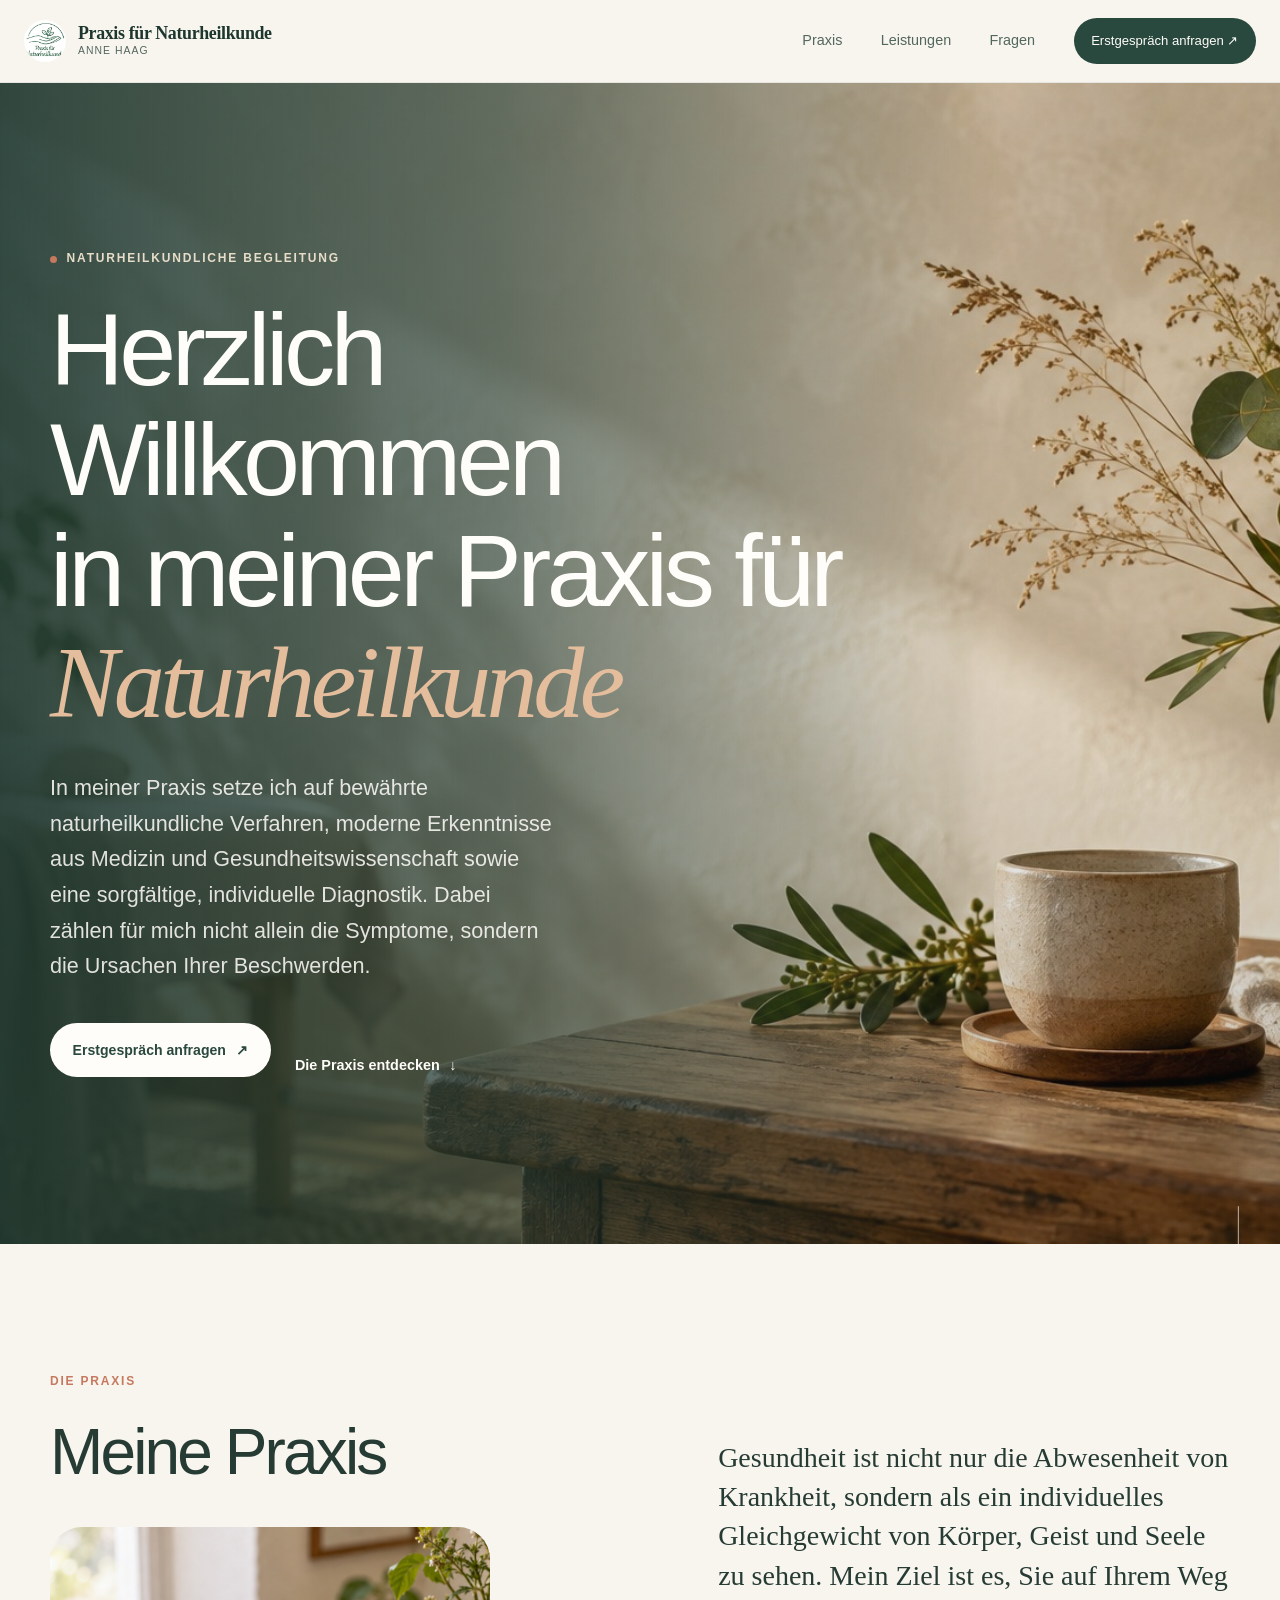
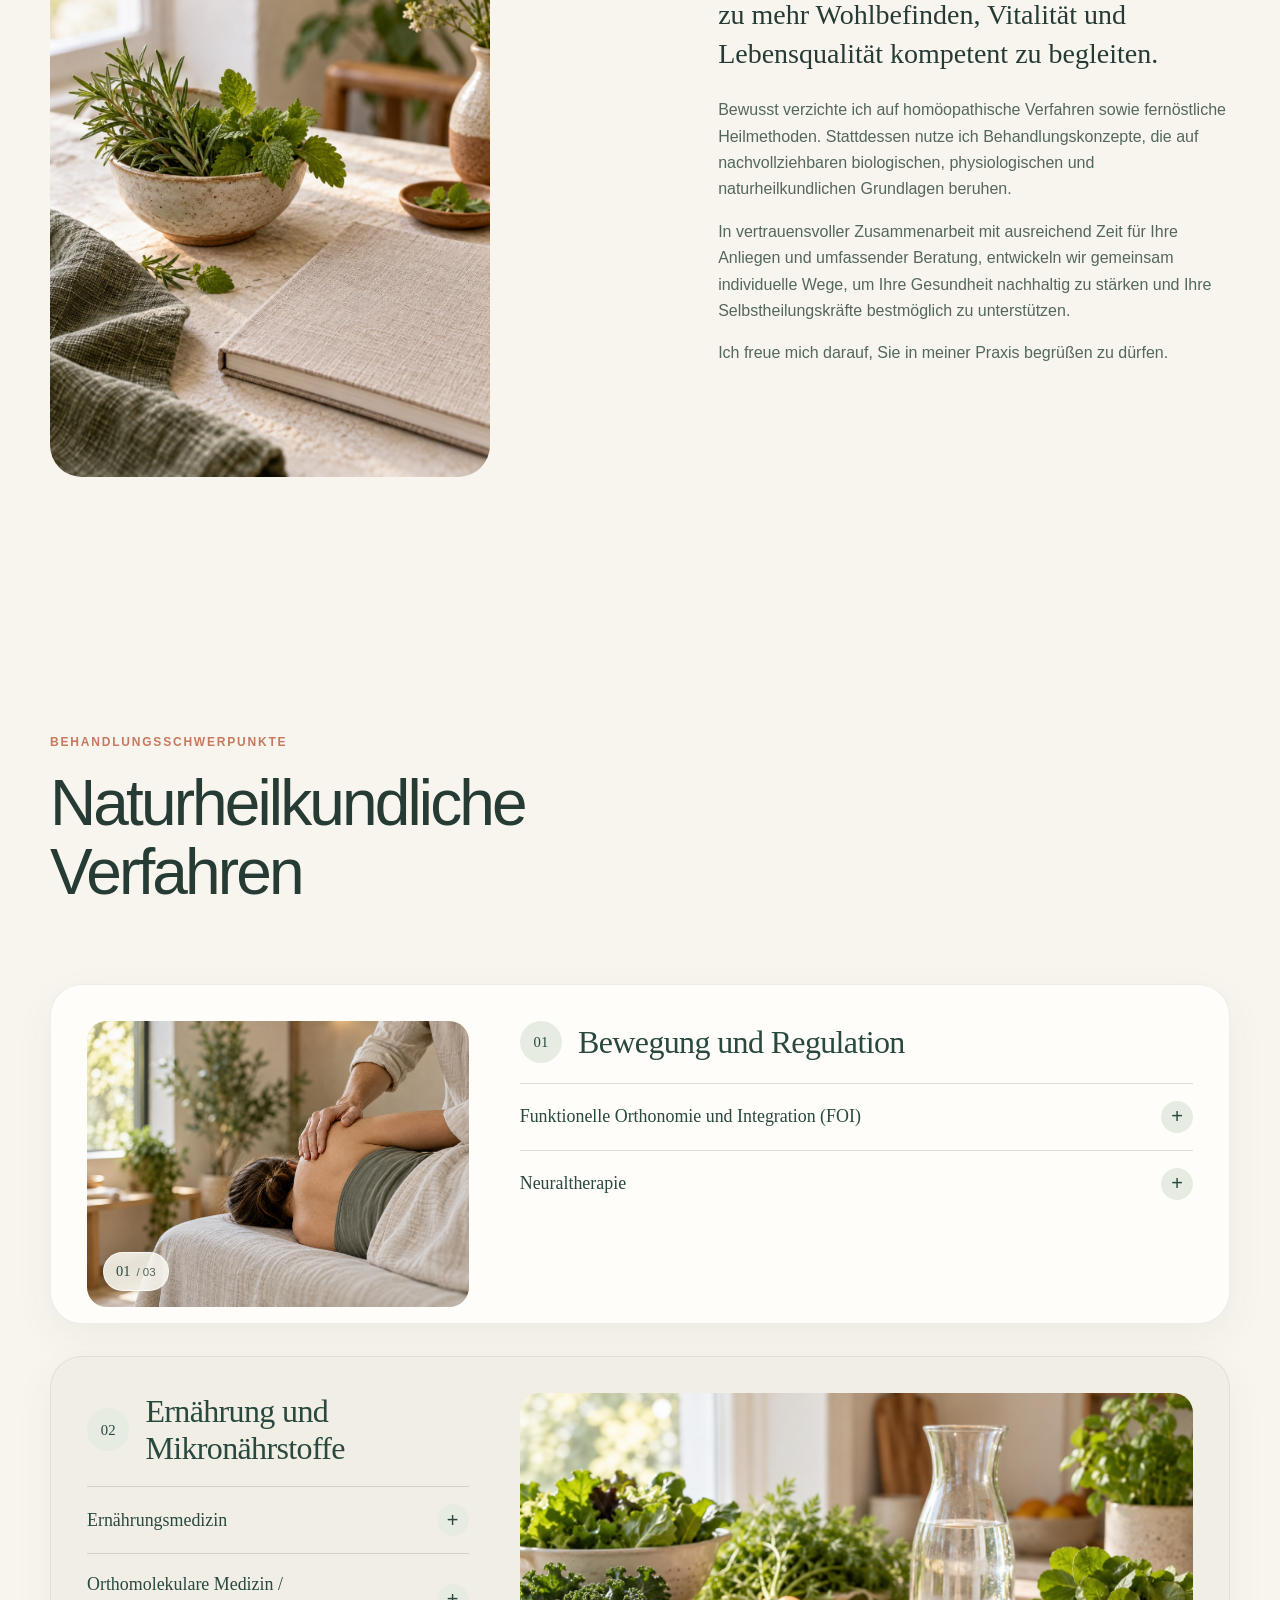
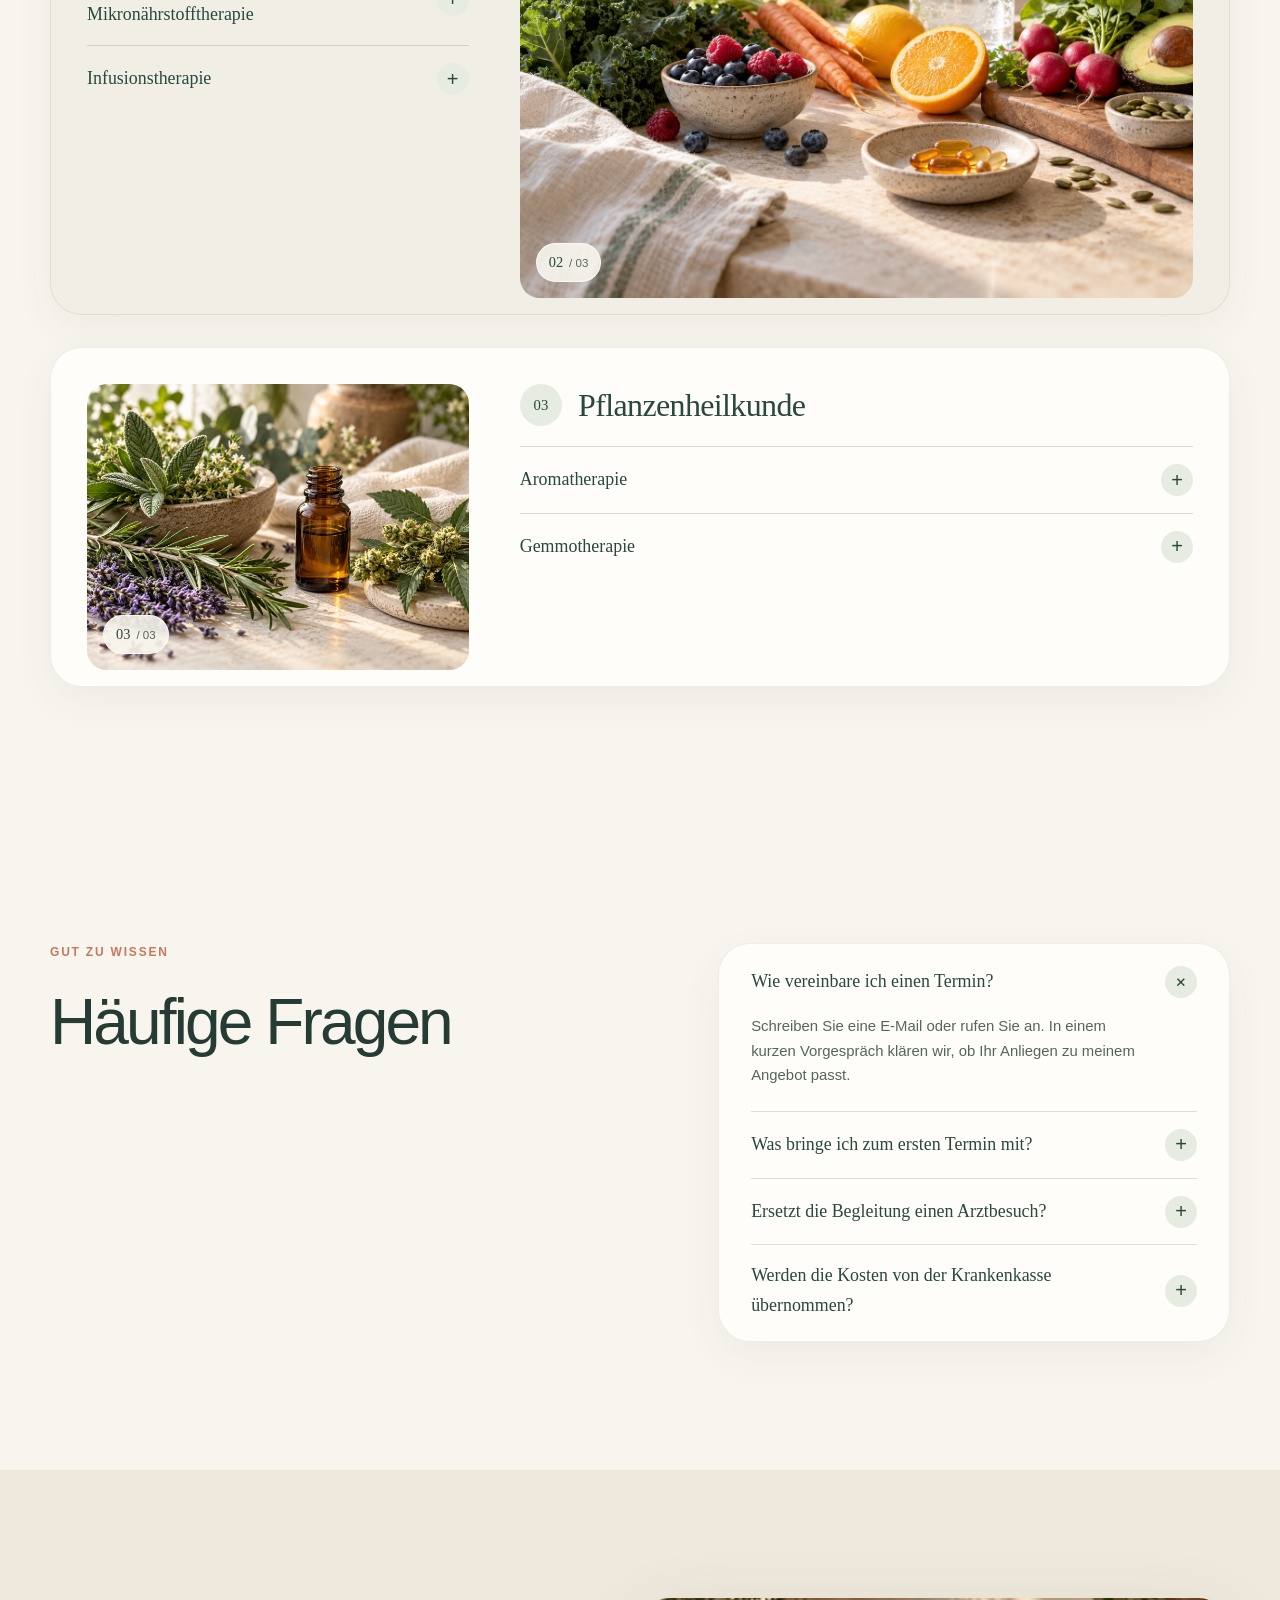
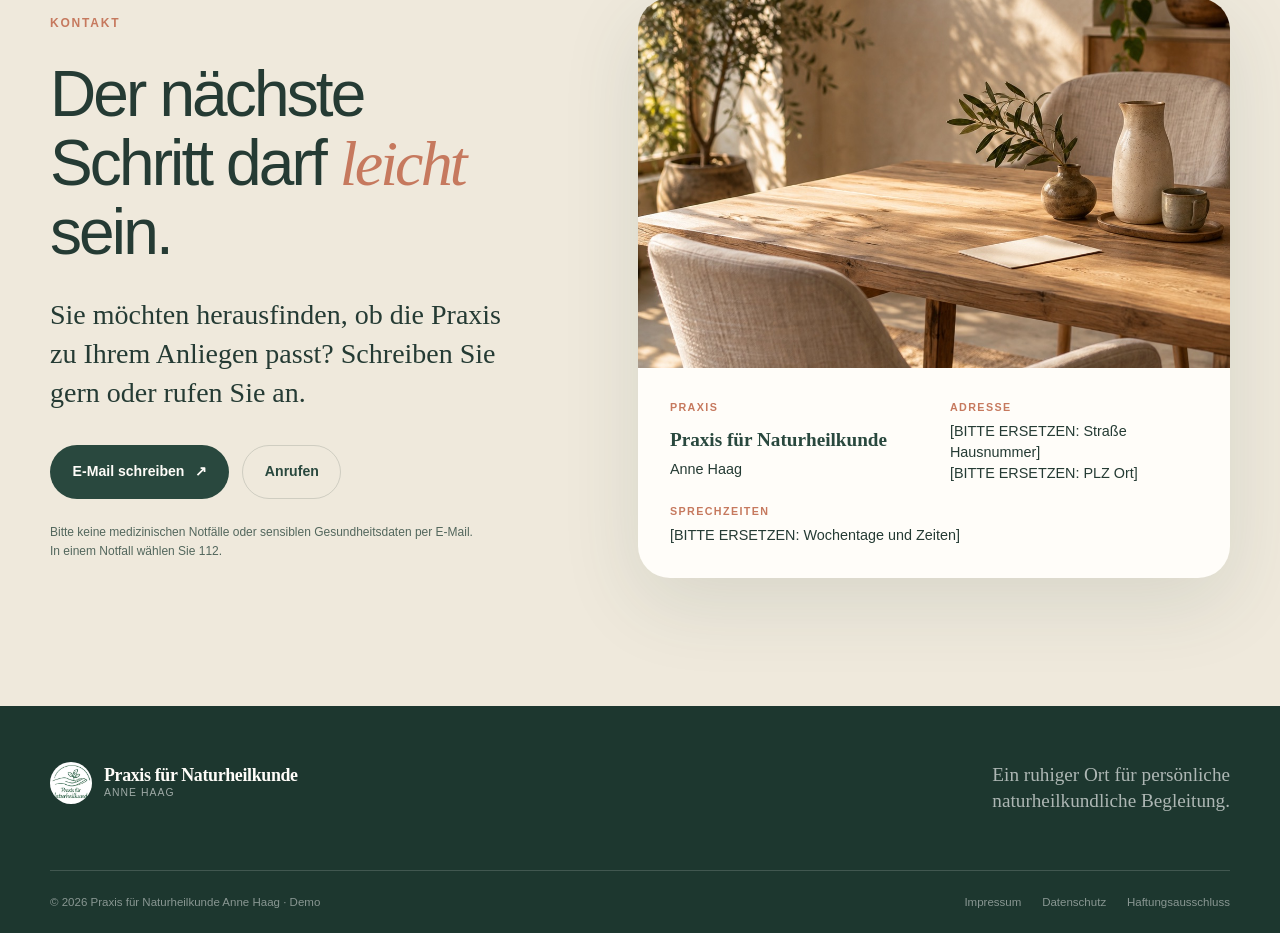
==== commit cf34feba: "Polish FAQ and treatment accordions" ====
--- a/index.html
+++ b/index.html
@@ -7,7 +7,7 @@
     <meta name="theme-color" content="#f4f0e8">
     <title>Praxis für Naturheilkunde Anne Haag</title>
     <link rel="icon" href="./assets/favicon.svg" type="image/svg+xml">
-    <link rel="stylesheet" href="./styles.css?v=20261001">
+    <link rel="stylesheet" href="./styles.css?v=20261002-3">
     <script src="./script.js" defer></script>
   </head>
 
@@ -31,7 +31,7 @@
           <a href="#praxis">Praxis</a>
           <a href="#leistungen">Leistungen</a>
           <a href="#fragen">Fragen</a>
-          <a class="nav-cta" href="#kontakt">Termin anfragen <span aria-hidden="true">↗</span></a>
+          <a class="nav-cta" href="#kontakt">Erstgespräch anfragen <span aria-hidden="true">↗</span></a>
         </div>
       </nav>
     </header>
@@ -273,7 +273,7 @@
         <div class="layout-container faq-grid">
           <div class="section-heading">
             <p class="eyebrow">Gut zu wissen</p>
-            <h2 id="faq-title">Fragen, die häufig <em>auftauchen.</em></h2>
+            <h2 id="faq-title">Häufige Fragen</h2>
           </div>
           <div class="faq-list">
             <details open>
--- a/styles.css
+++ b/styles.css
@@ -141,7 +141,7 @@
   .card-link { bottom: 2rem; color: var(--forest); font-size: .82rem; font-weight: 650; left: 2rem; position: absolute; }
 
   .treatment-clusters { display: grid; gap: clamp(1.25rem, 2.5vw, 2rem); margin-top: clamp(3rem, 6vw, 5rem); }
-  .treatment-cluster { align-items: start; background: var(--white); border: 1px solid rgba(37, 59, 52, .08); border-radius: var(--radius-lg); box-shadow: 0 14px 42px rgba(41, 72, 62, .055); display: grid; gap: clamp(1.5rem, 4vw, 3.5rem); grid-template-columns: minmax(0, .85fr) minmax(0, 1.5fr); padding: clamp(1rem, 3vw, 2.25rem); }
+  .treatment-cluster { align-items: start; background: var(--white); border: 1px solid rgba(37, 59, 52, .08); border-radius: var(--radius-lg); box-shadow: 0 14px 42px rgba(41, 72, 62, .055); display: grid; gap: clamp(1.5rem, 4vw, 3.5rem); grid-template-columns: minmax(0, .85fr) minmax(0, 1.5fr); padding: clamp(1rem, 3vw, 2.25rem); padding-bottom: clamp(.6rem, 1.5vw, 1rem); }
   .treatment-cluster:nth-child(2) { background: #f0eee5; }
   .treatment-cluster:nth-child(2) .treatment-visual { order: 2; }
   .treatment-cluster:nth-child(2) .treatment-content { order: 1; }
@@ -156,6 +156,7 @@
   .treatment-heading h3 { color: var(--forest); font-family: var(--serif); font-size: clamp(1.55rem, 2.5vw, 2rem); letter-spacing: -.02em; line-height: 1.15; }
   .treatment-list { border-top: 1px solid var(--line); margin-top: 1.25rem; }
   .treatment-item { border-bottom: 1px solid var(--line); }
+  .treatment-list > .treatment-item:last-child { border-bottom: 0; }
   .treatment-item summary { font-size: clamp(1rem, 1.4vw, 1.2rem); min-height: 4.1rem; padding-block: 1rem; }
   .treatment-item summary > span { align-items: center; background: var(--sage-pale); border-radius: 50%; color: var(--forest); display: inline-flex; flex: 0 0 2rem; font-family: var(--sans); font-size: 1.25rem; font-weight: 300; height: 2rem; justify-content: center; width: 2rem; }
   .treatment-copy { max-width: 720px; padding: 0 .25rem 1.5rem 0; }
@@ -178,7 +179,10 @@
   .process-list p { color: rgba(255, 253, 249, .67); font-size: .93rem; margin-top: .45rem; max-width: 440px; }
 
   .faq-section { background: var(--cream); }
-  .faq-list { border-top: 1px solid var(--line); padding-top: .3rem; }
+  .faq-list { background: var(--white); border: 1px solid rgba(37, 59, 52, .08); border-radius: var(--radius-lg); box-shadow: 0 14px 42px rgba(41, 72, 62, .055); padding: .3rem clamp(1rem, 3vw, 2rem); }
+  .faq-list details:last-child { border-bottom: 0; }
+  .faq-list summary { font-size: clamp(1rem, 1.4vw, 1.2rem); min-height: 4.1rem; padding-block: 1rem; }
+  .faq-list summary > span { align-items: center; background: var(--sage-pale); border-radius: 50%; color: var(--forest); display: inline-flex; flex: 0 0 2rem; font-family: var(--sans); font-size: 1.25rem; font-weight: 300; height: 2rem; justify-content: center; width: 2rem; }
   details { border-bottom: 1px solid var(--line); }
   summary { align-items: center; color: var(--forest); cursor: pointer; display: flex; font-family: var(--serif); font-size: 1.3rem; gap: 1rem; justify-content: space-between; list-style: none; padding: 1.25rem 0; }
   summary::-webkit-details-marker { display: none; }
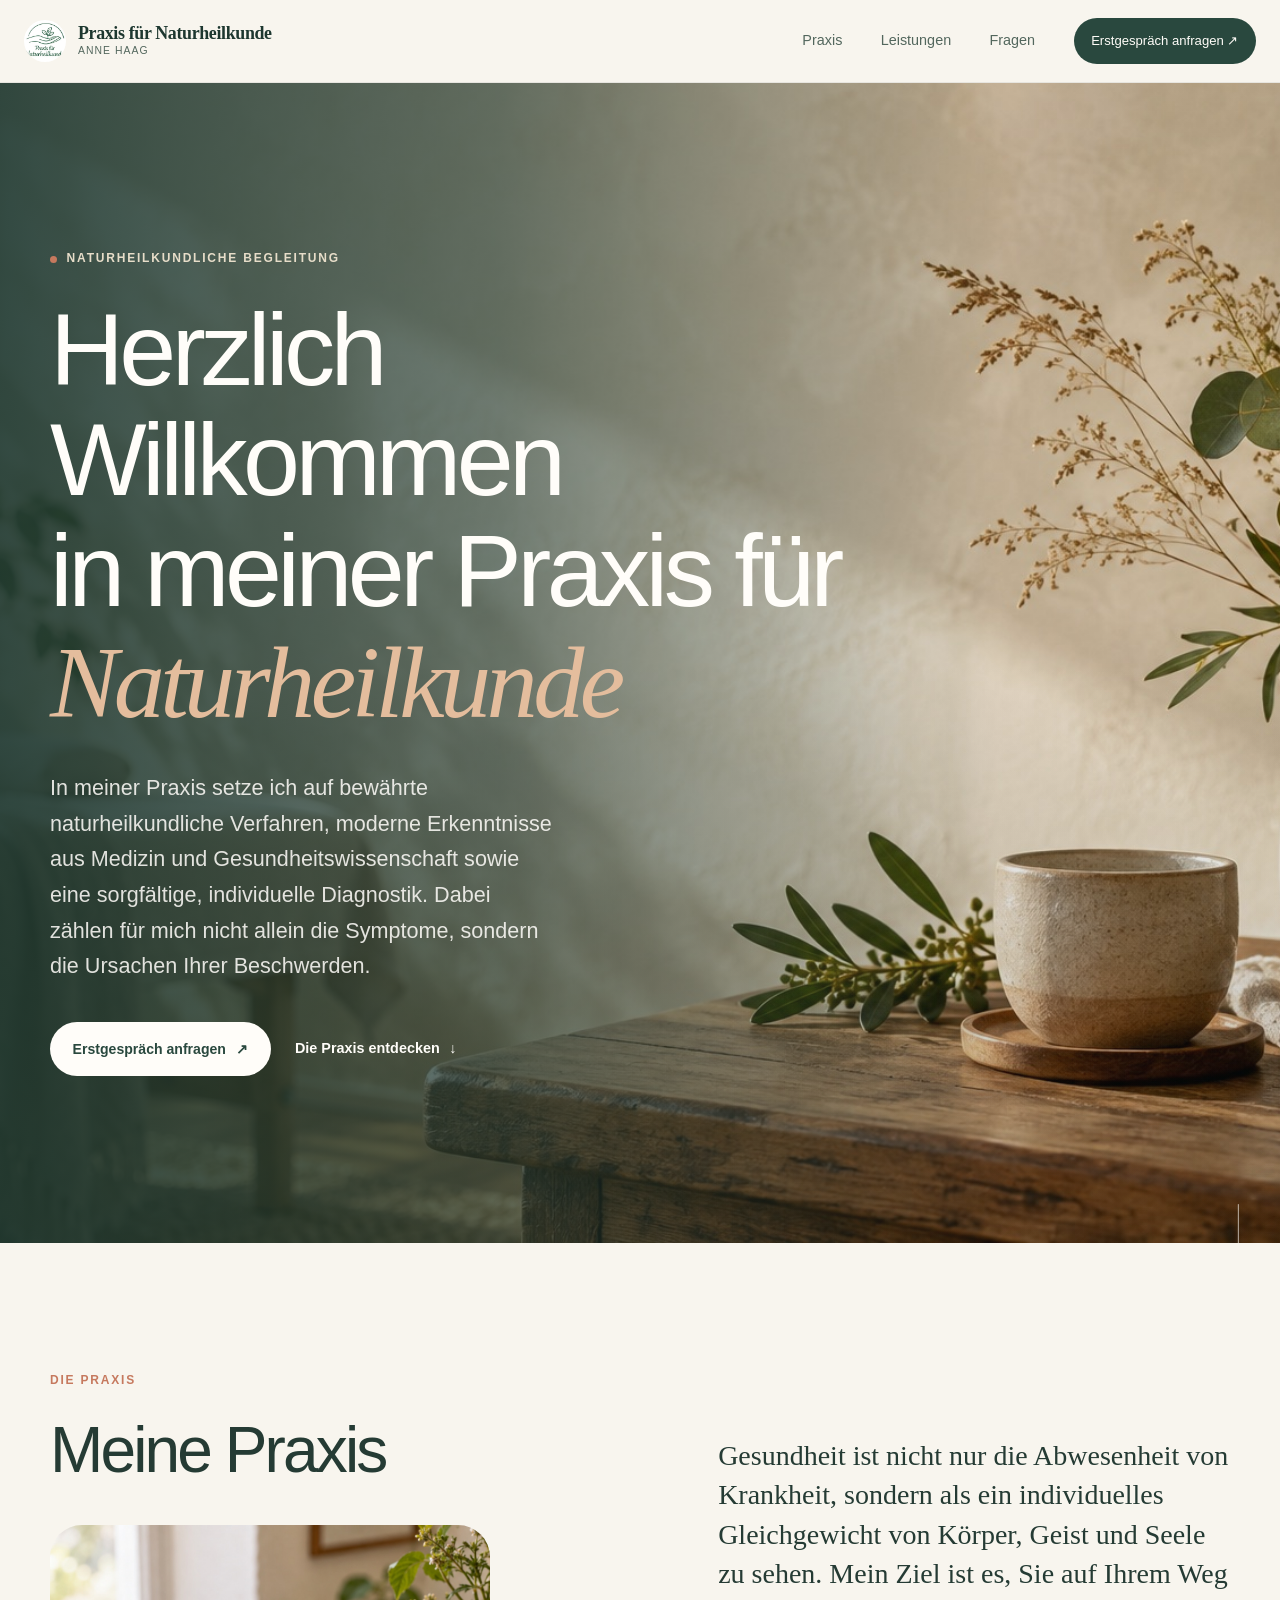
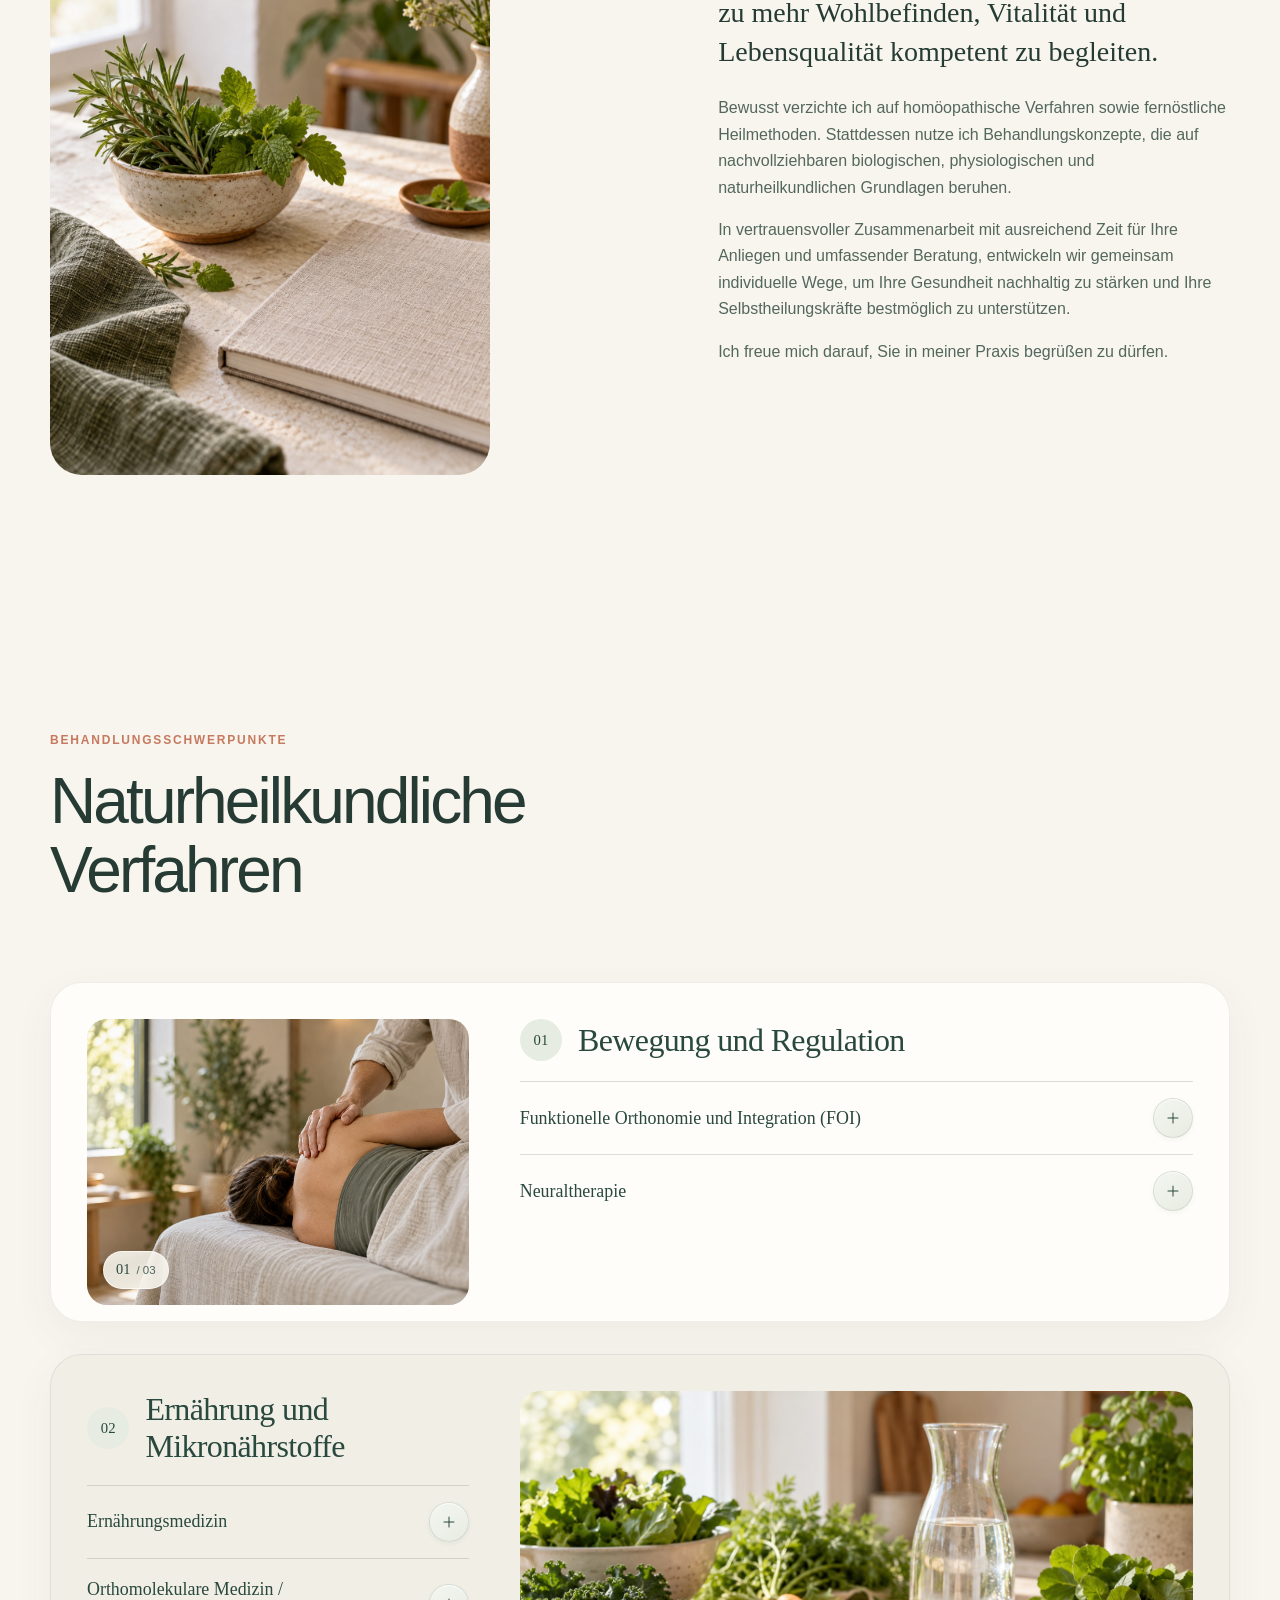
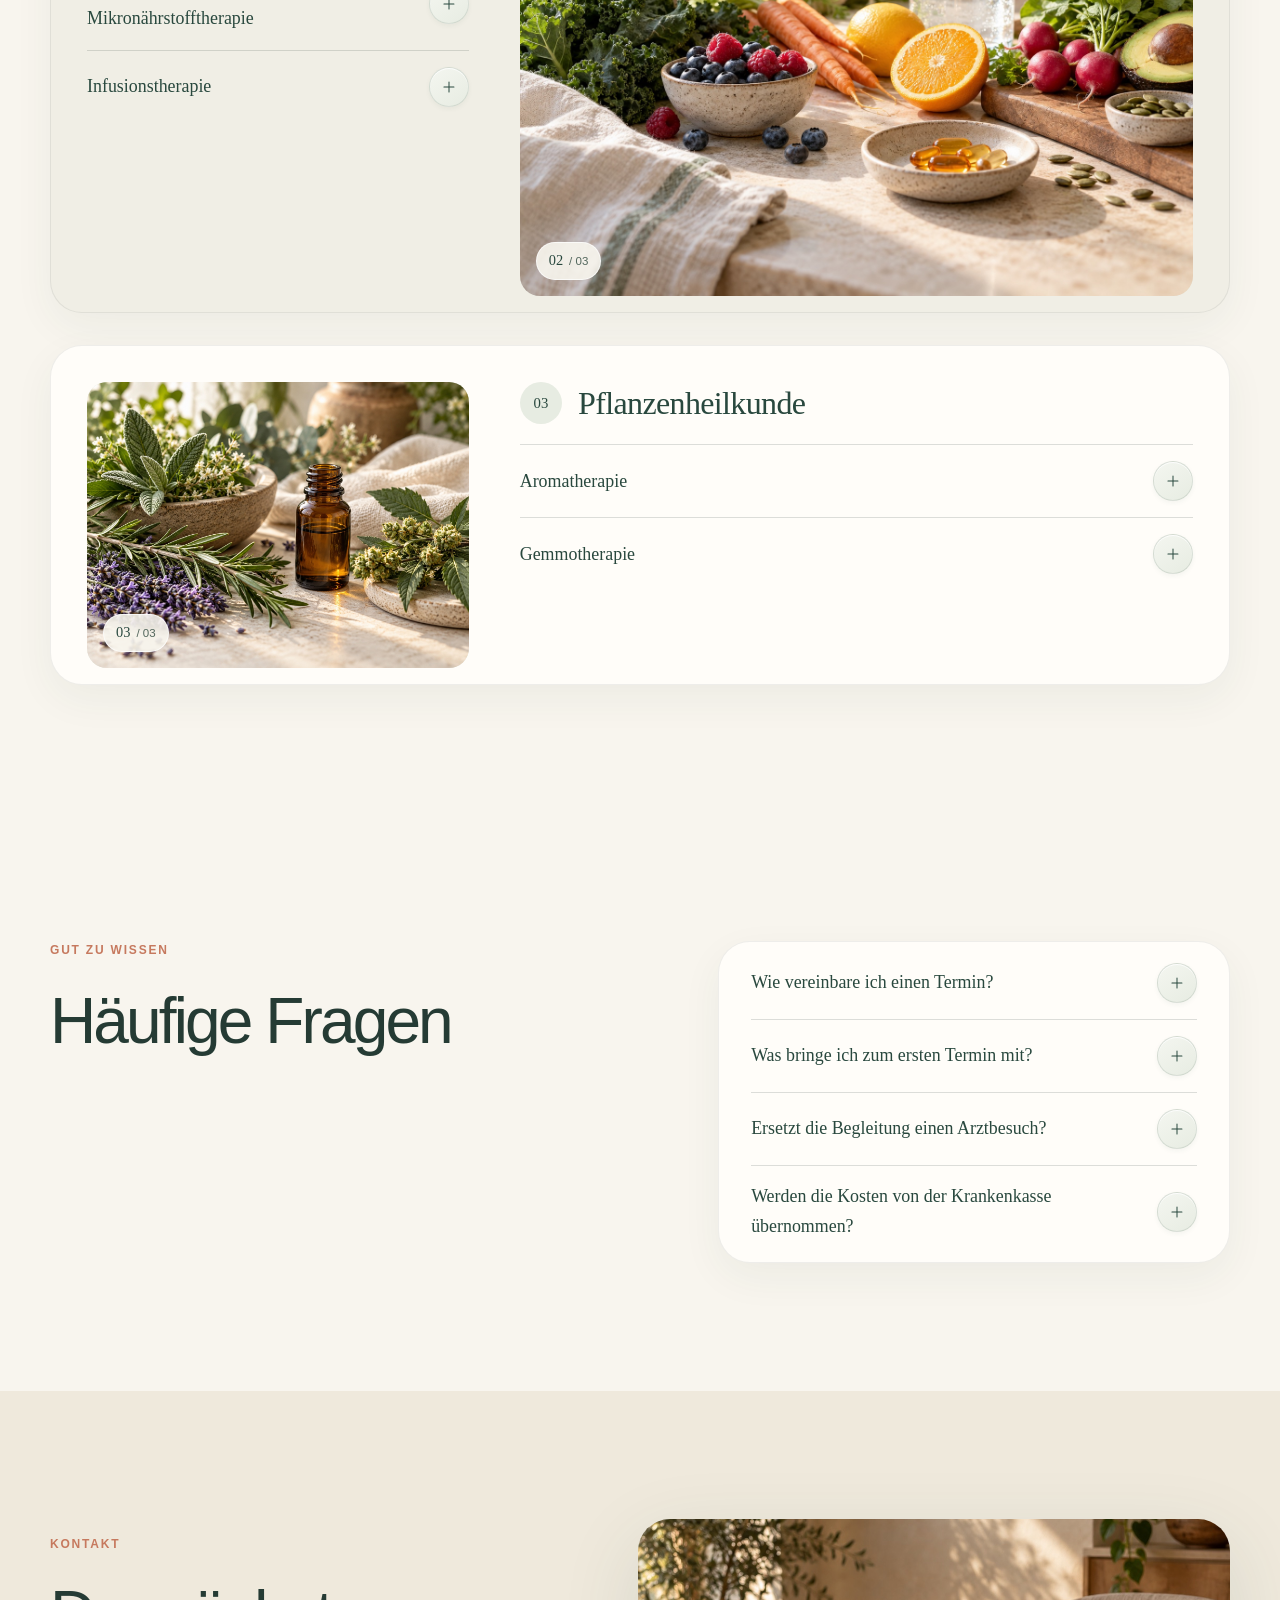
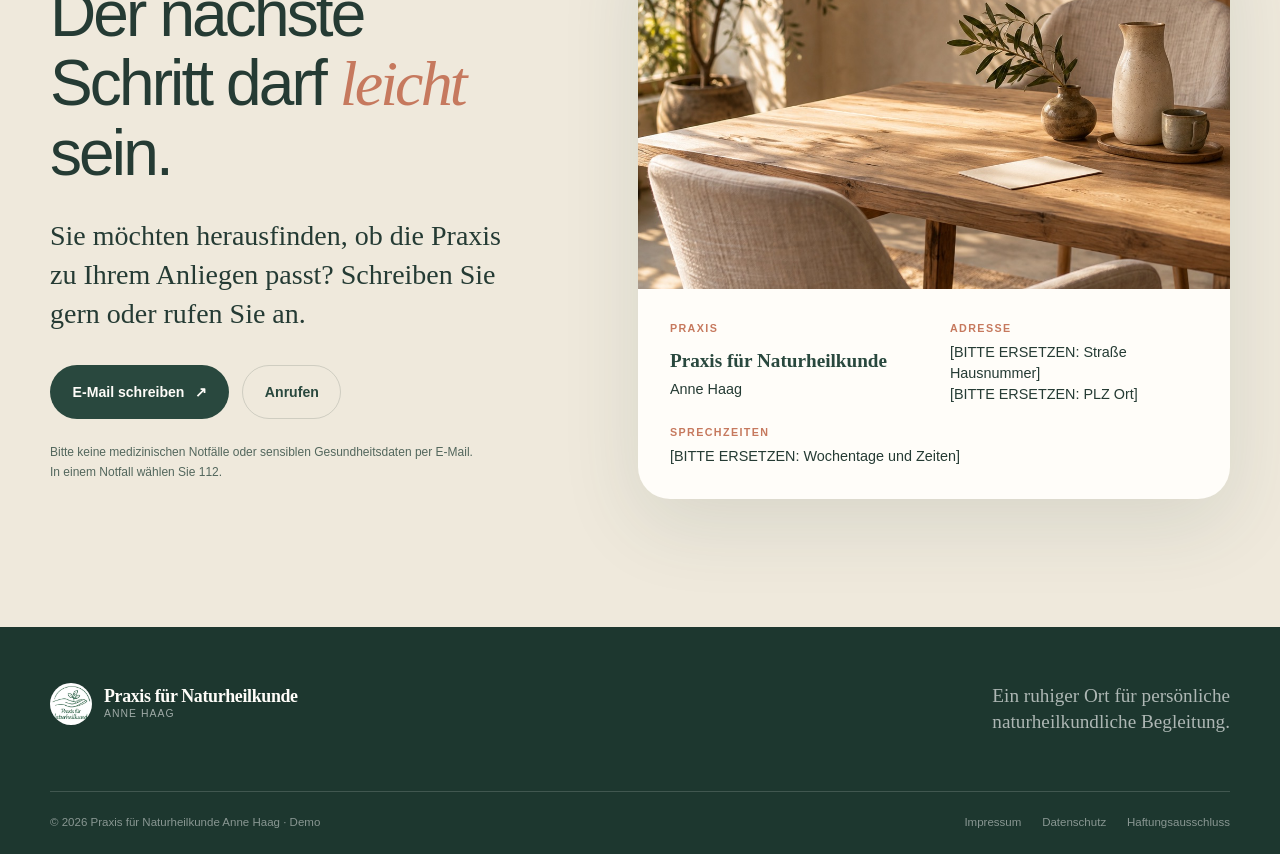
==== commit e2400c30: "Polish responsive hero and accordion controls" ====
--- a/index.html
+++ b/index.html
@@ -44,7 +44,7 @@
         <div class="hero-shade" aria-hidden="true"></div>
         <div class="hero-content layout-container">
           <p class="eyebrow eyebrow-light"><span class="eyebrow-dot"></span> Naturheilkundliche Begleitung</p>
-          <h1 id="hero-title">Herzlich Willkommen<br>in meiner Praxis für<br><em>Naturheilkunde</em></h1>
+          <h1 id="hero-title">Herzlich Willkommen<br>in meiner Praxis für<br><em>Natur&shy;heilkunde</em></h1>
           <p class="hero-intro">In meiner Praxis setze ich auf bewährte naturheilkundliche Verfahren, moderne Erkenntnisse aus Medizin und Gesundheitswissenschaft sowie eine sorgfältige, individuelle Diagnostik. Dabei zählen für mich nicht allein die Symptome, sondern die Ursachen Ihrer Beschwerden.</p>
           <div class="hero-actions">
             <a class="button button-light" href="#kontakt">Erstgespräch anfragen <span aria-hidden="true">↗</span></a>
@@ -276,7 +276,7 @@
             <h2 id="faq-title">Häufige Fragen</h2>
           </div>
           <div class="faq-list">
-            <details open>
+            <details>
               <summary>Wie vereinbare ich einen Termin?<span aria-hidden="true">+</span></summary>
               <p>Schreiben Sie eine E-Mail oder rufen Sie an. In einem kurzen Vorgespräch klären wir, ob Ihr Anliegen zu meinem Angebot passt.</p>
             </details>
--- a/styles.css
+++ b/styles.css
@@ -89,6 +89,7 @@
   .hero h1 em { color: #e4bd9d; }
   .hero-intro { color: rgba(255, 253, 249, .86); font-size: clamp(1.05rem, 1.7vw, 1.35rem); margin-top: 2rem; max-width: 510px; }
   .hero-actions { align-items: center; display: flex; flex-wrap: wrap; gap: 1.5rem; margin-top: 2.4rem; }
+  .hero-actions .text-link { margin-top: 0; }
   .button { align-items: center; border: 1px solid transparent; border-radius: 999px; display: inline-flex; font-size: .88rem; font-weight: 650; gap: .65rem; justify-content: center; min-height: 50px; padding: .9rem 1.35rem; transition: background .2s ease, border-color .2s ease, color .2s ease, transform .2s ease; }
   .button:hover { transform: translateY(-2px); }
   .button-light { background: var(--white); color: var(--forest); }
@@ -158,7 +159,13 @@
   .treatment-item { border-bottom: 1px solid var(--line); }
   .treatment-list > .treatment-item:last-child { border-bottom: 0; }
   .treatment-item summary { font-size: clamp(1rem, 1.4vw, 1.2rem); min-height: 4.1rem; padding-block: 1rem; }
-  .treatment-item summary > span { align-items: center; background: var(--sage-pale); border-radius: 50%; color: var(--forest); display: inline-flex; flex: 0 0 2rem; font-family: var(--sans); font-size: 1.25rem; font-weight: 300; height: 2rem; justify-content: center; width: 2rem; }
+  :is(.treatment-item, .faq-list details) summary > span { align-items: center; background: linear-gradient(145deg, #f4f6f0, var(--sage-pale)); border: 1px solid rgba(41, 72, 62, .12); border-radius: 50%; box-shadow: inset 0 1px 0 rgba(255, 255, 255, .85), 0 2px 5px rgba(41, 72, 62, .05); color: var(--forest); display: inline-flex; flex: 0 0 2.5rem; font-size: 0; height: 2.5rem; justify-content: center; position: relative; transition: background .22s ease, border-color .22s ease, box-shadow .22s ease, color .22s ease; width: 2.5rem; }
+  :is(.treatment-item, .faq-list details) summary > span::before, :is(.treatment-item, .faq-list details) summary > span::after { background: currentColor; border-radius: 2px; content: ''; height: 1px; left: 50%; position: absolute; top: 50%; transition: transform .22s ease; width: .7rem; }
+  :is(.treatment-item, .faq-list details) summary > span::before { transform: translate(-50%, -50%); }
+  :is(.treatment-item, .faq-list details) summary > span::after { transform: translate(-50%, -50%) rotate(90deg); }
+  :is(.treatment-item, .faq-list details) summary:hover > span { background: var(--forest); border-color: var(--forest); box-shadow: 0 5px 12px rgba(29, 55, 47, .16), inset 0 1px 0 rgba(255, 255, 255, .12); color: var(--white); }
+  :is(.treatment-item[open], .faq-list details[open]) summary > span::before { transform: translate(-50%, -50%) rotate(45deg); }
+  :is(.treatment-item[open], .faq-list details[open]) summary > span::after { transform: translate(-50%, -50%) rotate(-45deg); }
   .treatment-copy { max-width: 720px; padding: 0 .25rem 1.5rem 0; }
   .treatment-copy p { font-size: .93rem; max-width: none; padding: 0; }
   .treatment-copy p + p { margin-top: .95rem; }
@@ -182,12 +189,9 @@
   .faq-list { background: var(--white); border: 1px solid rgba(37, 59, 52, .08); border-radius: var(--radius-lg); box-shadow: 0 14px 42px rgba(41, 72, 62, .055); padding: .3rem clamp(1rem, 3vw, 2rem); }
   .faq-list details:last-child { border-bottom: 0; }
   .faq-list summary { font-size: clamp(1rem, 1.4vw, 1.2rem); min-height: 4.1rem; padding-block: 1rem; }
-  .faq-list summary > span { align-items: center; background: var(--sage-pale); border-radius: 50%; color: var(--forest); display: inline-flex; flex: 0 0 2rem; font-family: var(--sans); font-size: 1.25rem; font-weight: 300; height: 2rem; justify-content: center; width: 2rem; }
   details { border-bottom: 1px solid var(--line); }
   summary { align-items: center; color: var(--forest); cursor: pointer; display: flex; font-family: var(--serif); font-size: 1.3rem; gap: 1rem; justify-content: space-between; list-style: none; padding: 1.25rem 0; }
   summary::-webkit-details-marker { display: none; }
-  summary span { color: var(--clay); font-family: var(--sans); font-size: 1.5rem; font-weight: 300; transition: transform .2s ease; }
-  details[open] summary span { transform: rotate(45deg); }
   details p { font-size: .93rem; max-width: 620px; padding: 0 3rem 1.45rem 0; }
 
   .contact-section { overflow: hidden; }
@@ -277,7 +281,7 @@
     .hero-content { padding-block: 5rem 6rem; }
     .hero h1 { font-size: clamp(3.4rem, 16vw, 5rem); }
     .hero-intro { font-size: 1rem; }
-    .hero-actions { align-items: stretch; flex-direction: column; max-width: 270px; }
+    .hero-actions { align-items: stretch; flex-direction: column; gap: 1rem; max-width: 270px; }
     .hero-note { margin-top: 2.5rem; }
     .section-padding { padding-block: 4.5rem; }
     .story-image img { border-radius: 1.25rem; }
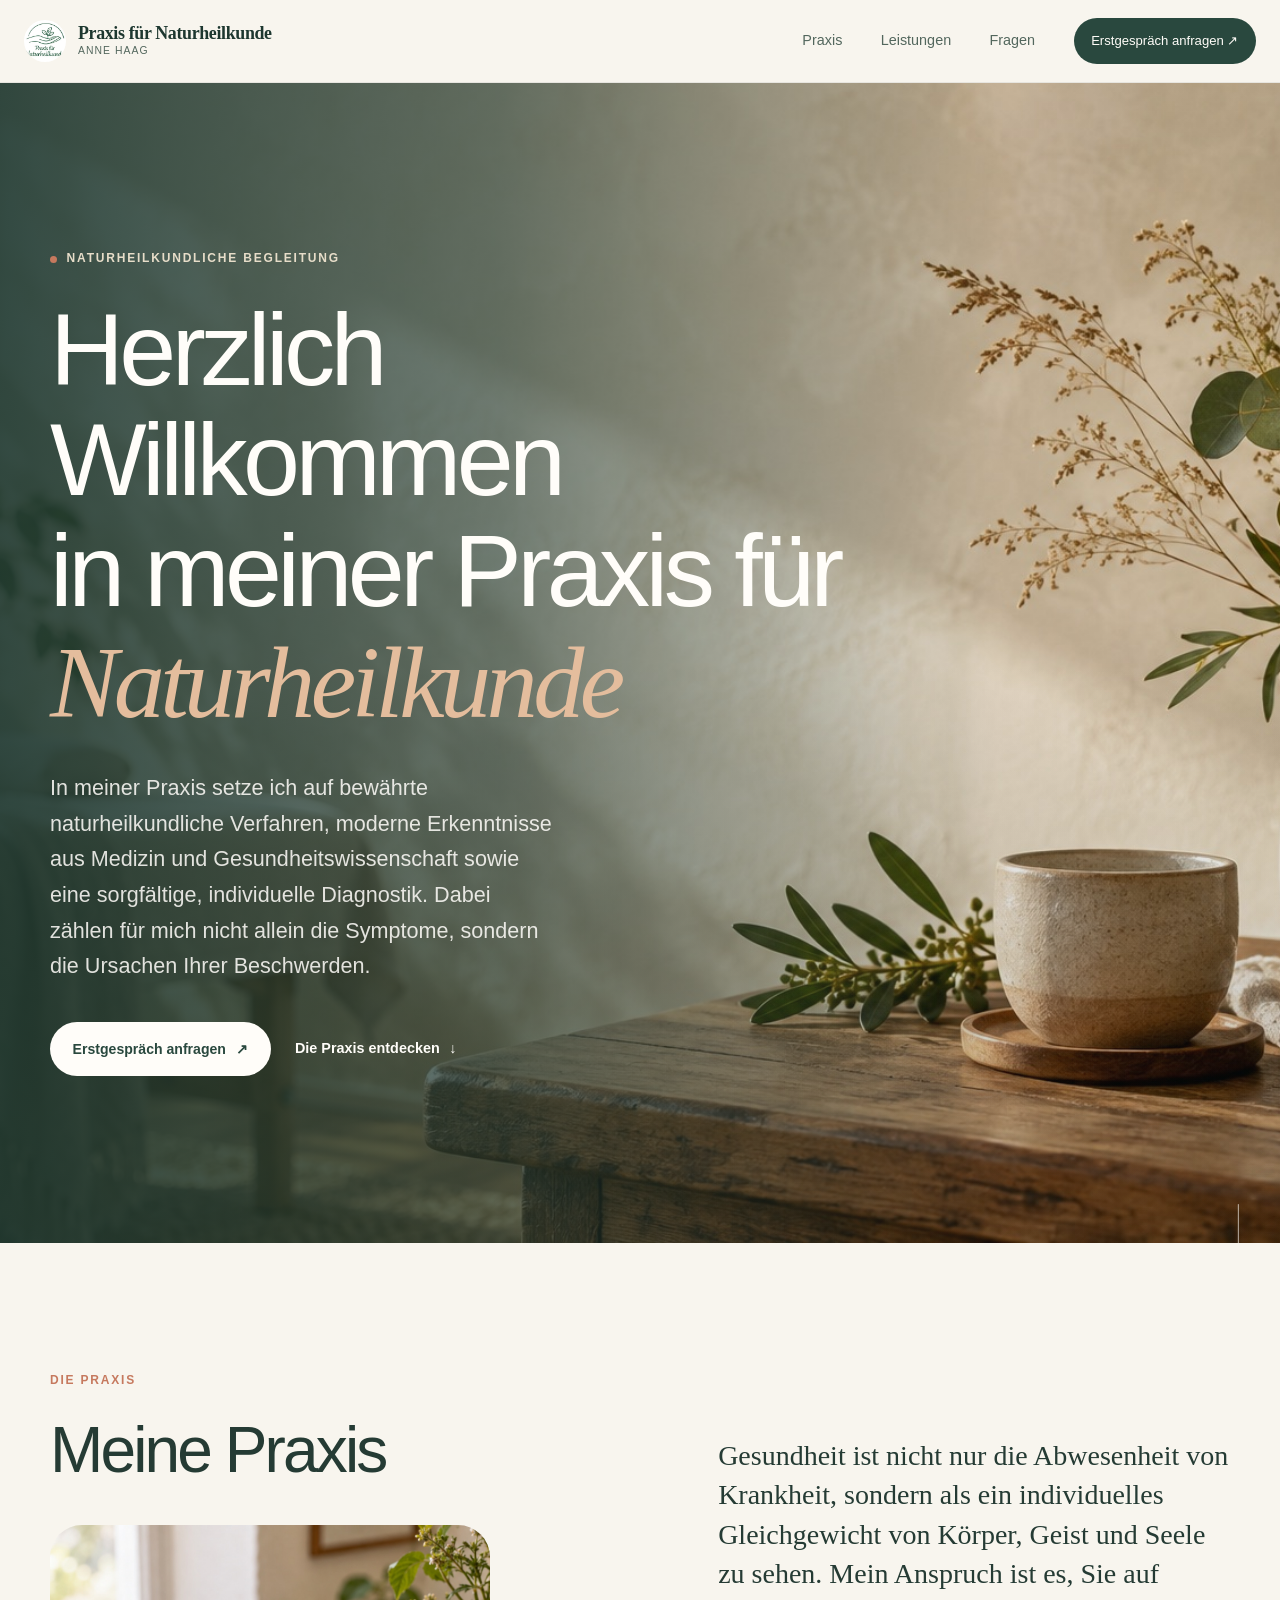
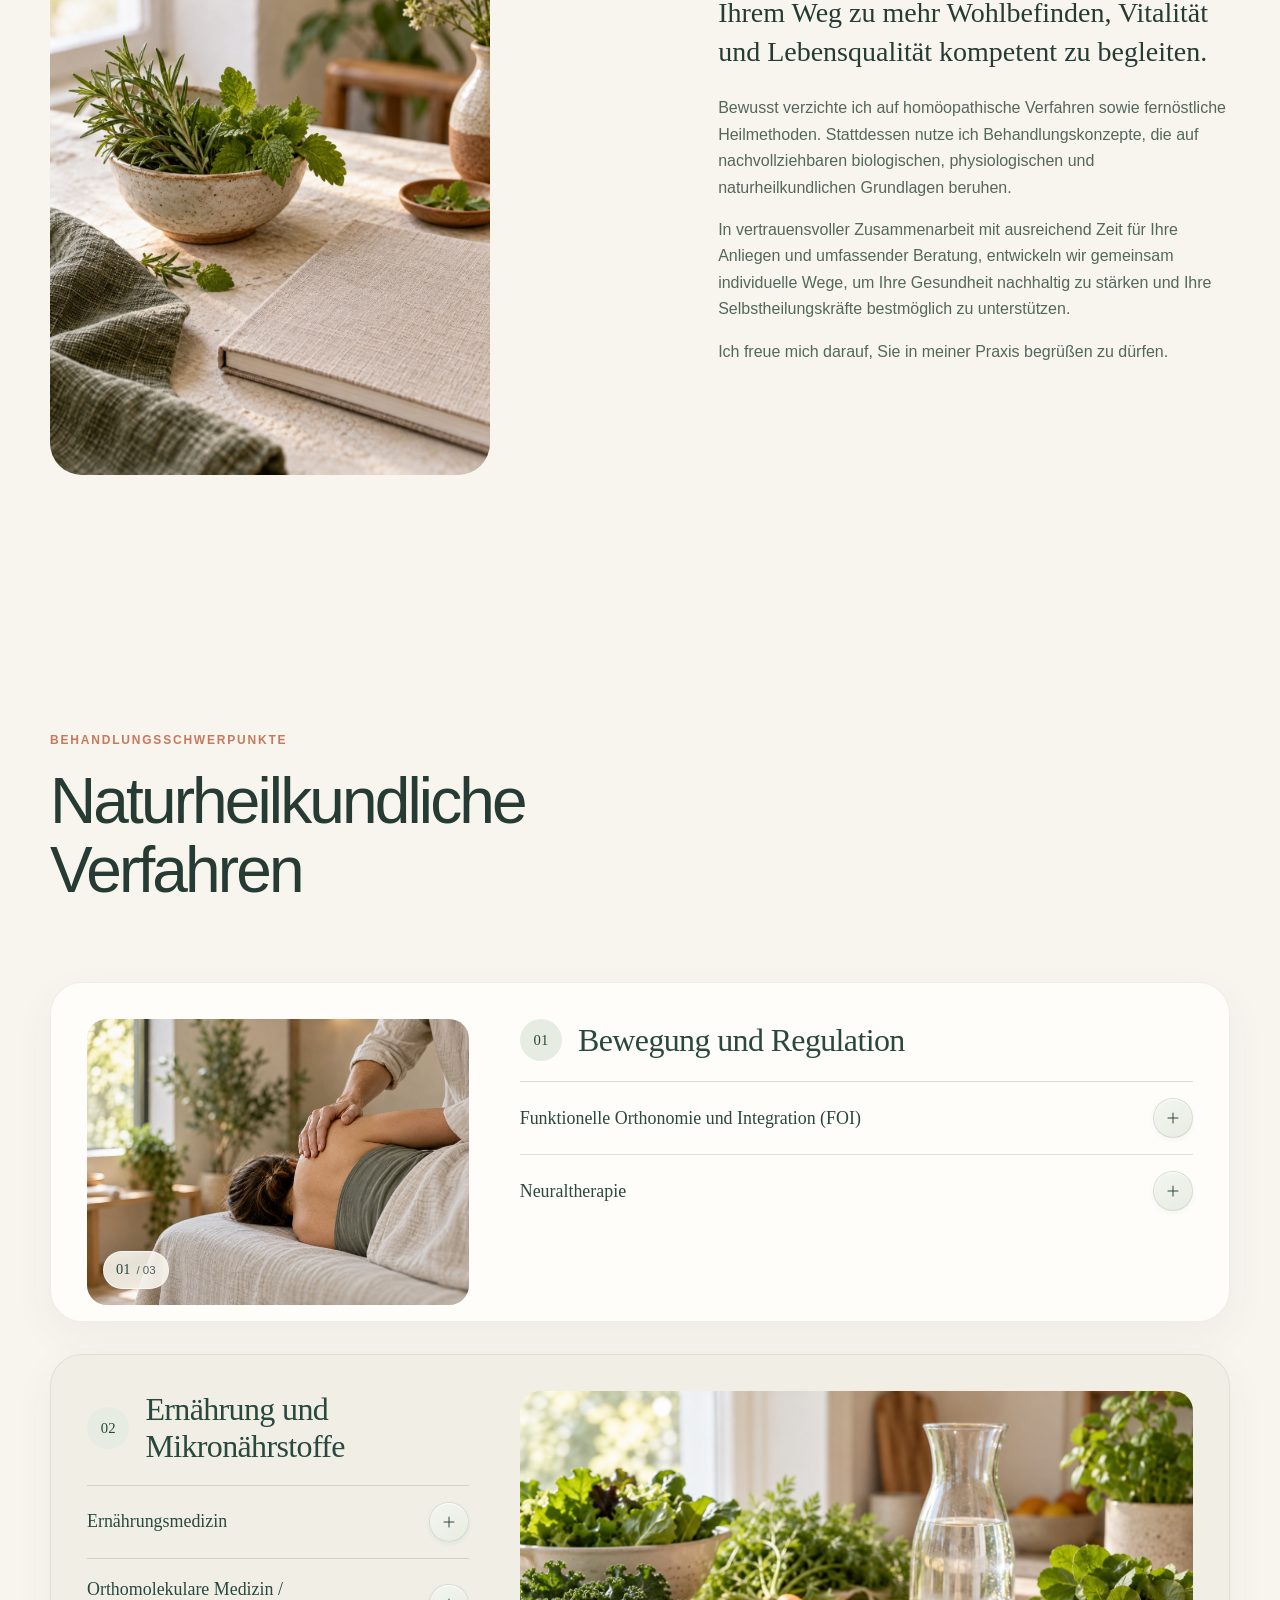
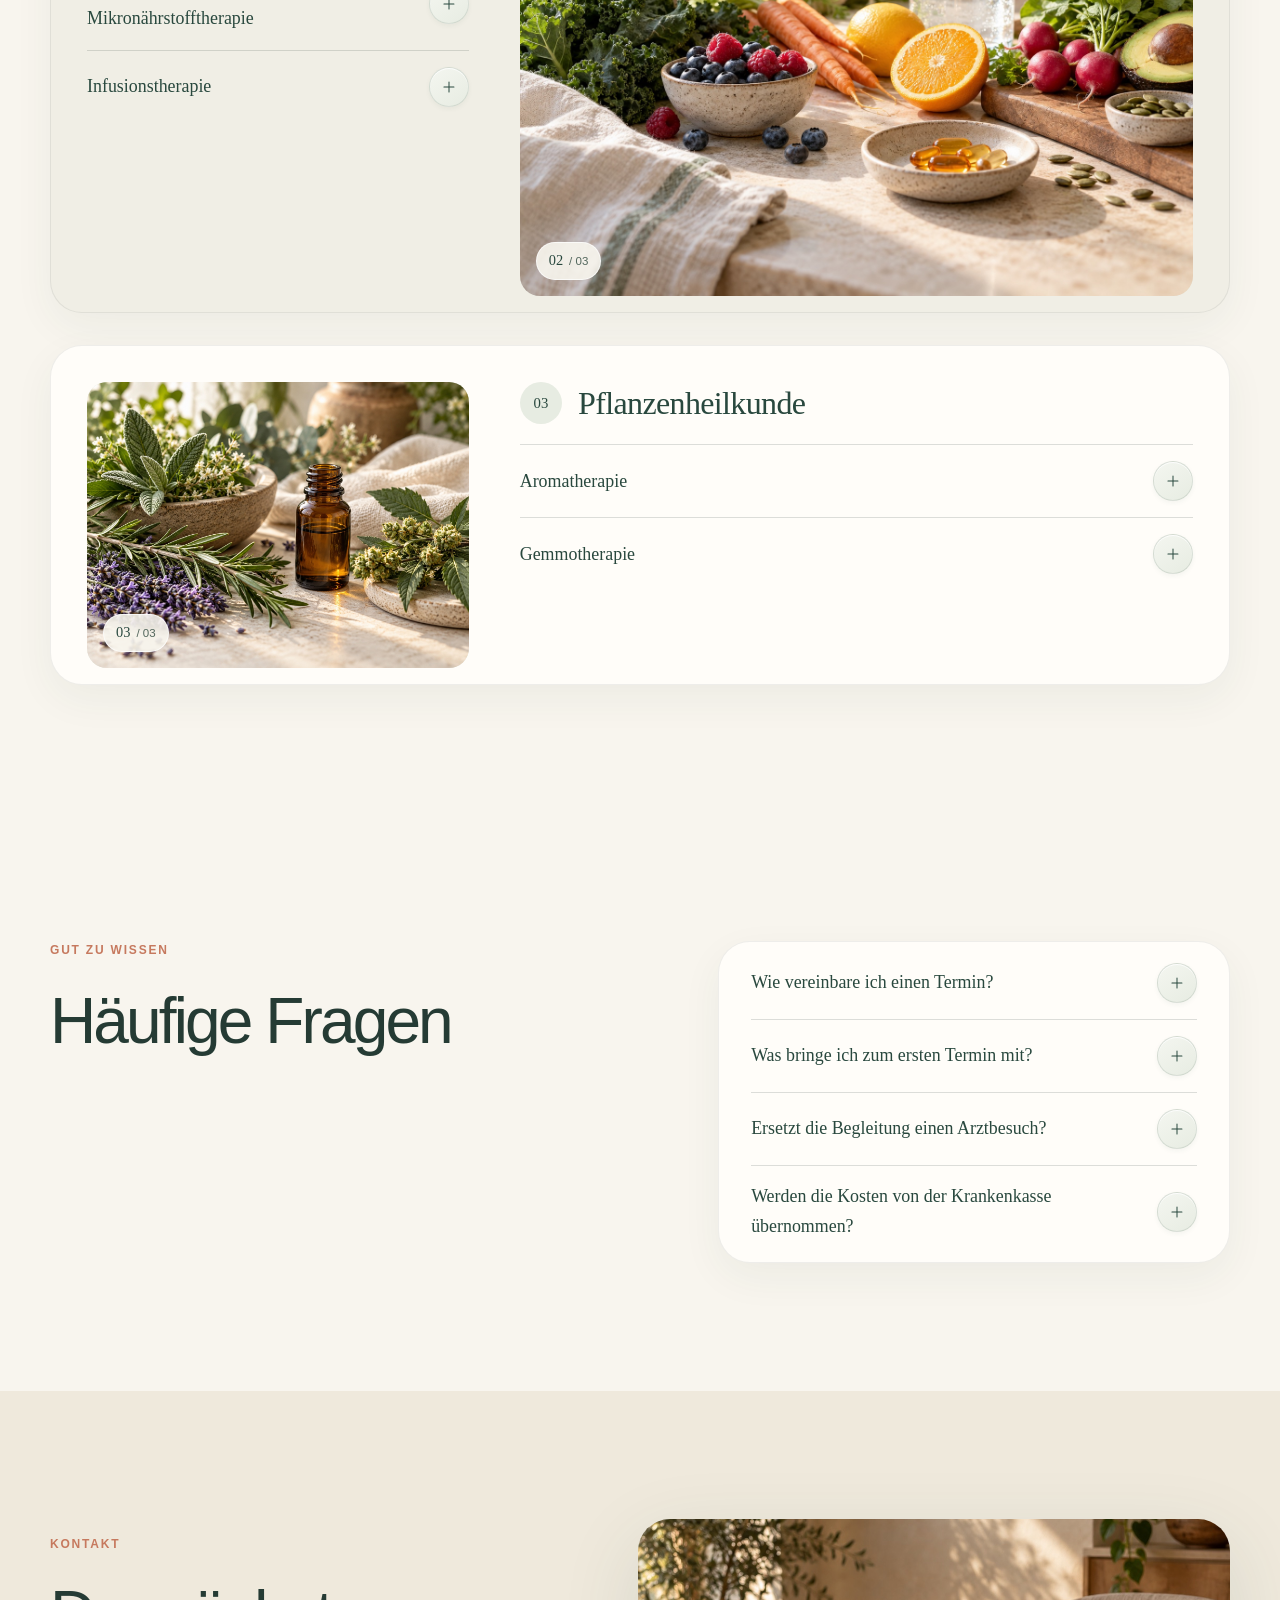
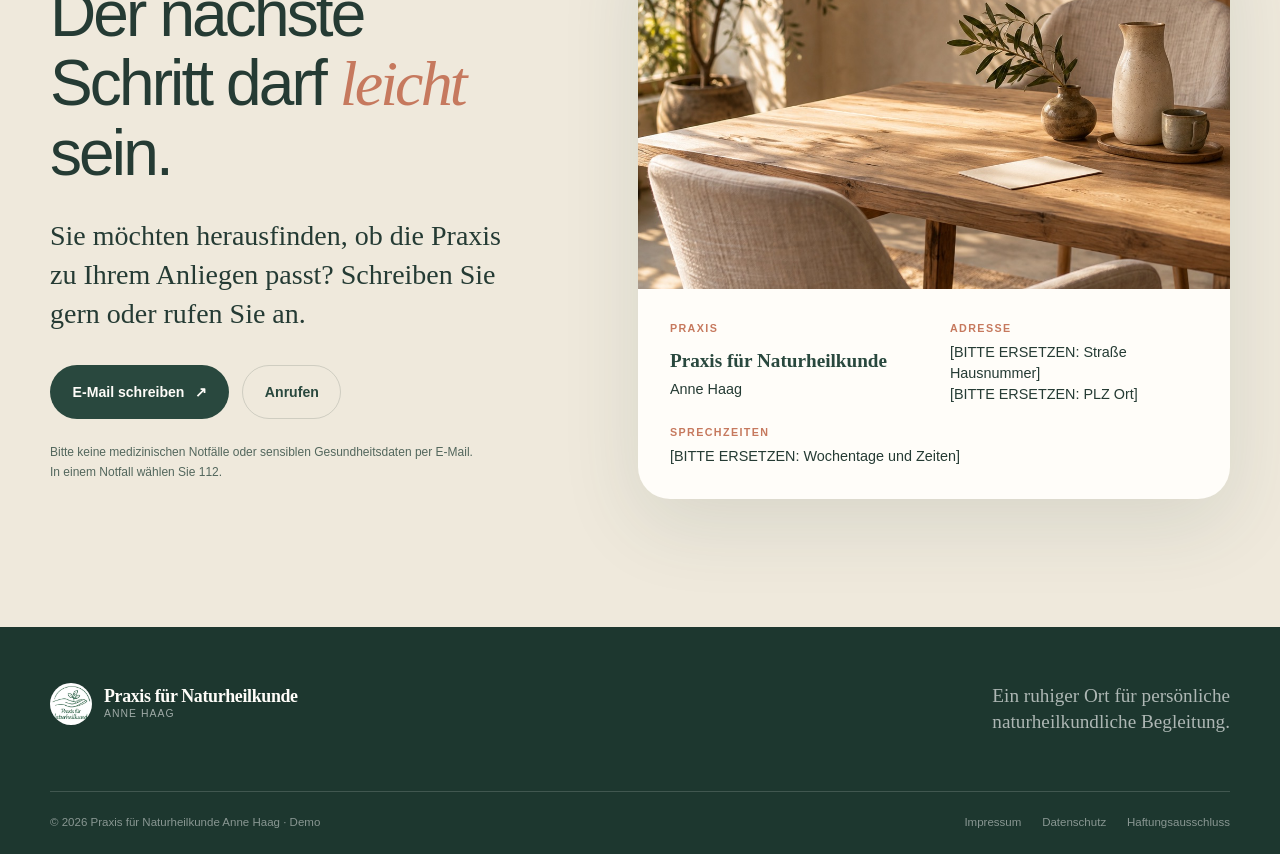
==== commit 4b98ec0f: "Update practice content and contact email" ====
--- a/index.html
+++ b/index.html
@@ -64,7 +64,7 @@
             </figure>
           </div>
           <div class="intro-copy">
-            <p class="lead">Gesundheit ist nicht nur die Abwesenheit von Krankheit, sondern als ein individuelles Gleichgewicht von Körper, Geist und Seele zu sehen. Mein Ziel ist es, Sie auf Ihrem Weg zu mehr Wohlbefinden, Vitalität und Lebensqualität kompetent zu begleiten.</p>
+            <p class="lead">Gesundheit ist nicht nur die Abwesenheit von Krankheit, sondern als ein individuelles Gleichgewicht von Körper, Geist und Seele zu sehen. Mein Anspruch ist es, Sie auf Ihrem Weg zu mehr Wohlbefinden, Vitalität und Lebensqualität kompetent zu begleiten.</p>
             <p>Bewusst verzichte ich auf homöopathische Verfahren sowie fernöstliche Heilmethoden. Stattdessen nutze ich Behandlungskonzepte, die auf nachvollziehbaren biologischen, physiologischen und naturheilkundlichen Grundlagen beruhen.</p>
             <p>In vertrauensvoller Zusammenarbeit mit ausreichend Zeit für Ihre Anliegen und umfassender Beratung, entwickeln wir gemeinsam individuelle Wege, um Ihre Gesundheit nachhaltig zu stärken und Ihre Selbstheilungskräfte bestmöglich zu unterstützen.</p>
             <p>Ich freue mich darauf, Sie in meiner Praxis begrüßen zu dürfen.</p>
@@ -174,7 +174,7 @@
                       <p>Die Orthomolekulare Medizin beschäftigt sich mit der bedarfsgerechten Versorgung des Körpers mit Vitaminen, Mineralstoffen, Spurenelementen, Aminosäuren und anderen Mikronährstoffen.</p>
                       <p>Das Ziel der Mikronährstofftherapie ist es, den Organismus optimal zu versorgen und damit die natürlichen Regulations- und Selbstheilungskräfte des Körpers zu unterstützen.</p>
                       <h4>Individuelle Betrachtung statt Standardempfehlungen</h4>
-                      <p>Anhand einer ausführlichen Anamnese und gegebenenfalls laborchemischer Untersuchungen können Hinweise auf einen erhöhten Bedarf oder eine unzureichende Versorgung mit bestimmten Nährstoffen erkannt werden.</p>
+                      <p>Anhand einer ausführlichen Anamnese und Blutuntersuchungen können Hinweise auf einen erhöhten Bedarf oder eine unzureichende Versorgung mit bestimmten Nährstoffen erkannt werden.</p>
                       <p>Auf dieser Grundlage erarbeite ich mit Ihnen gemeinsam ein individuelles Konzept. Es umfasst eine gezielte Ernährungsberatung sowie eine auf den persönlichen Bedarf abgestimmte Mikronährstoffversorgung.</p>
                       <h4>Mögliche Anwendungsbereiche der Orthomolekularen Medizin:</h4>
                       <ul>
@@ -207,7 +207,7 @@
                         <li>Unterstützung bei erhöhtem Mikronährstoffbedarf</li>
                       </ul>
                       <h4>Individuelle Behandlung</h4>
-                      <p>Vor der Infusionstherapie erfolgt eine ausführliche Anamnese und ggf. eine laborchemische Untersuchung, um die Therapie individuell auf Ihre Bedürfnisse und Ihre gesundheitliche Situation abzustimmen.</p>
+                      <p>Vor der Infusionstherapie erfolgt eine ausführliche Anamnese und Blutuntersuchung, um die Therapie individuell auf Ihre Bedürfnisse und Ihre gesundheitliche Situation abzustimmen.</p>
                       <h4>Ganzheitlicher Ansatz</h4>
                       <p>Die Infusionstherapie kann eine sinnvolle Ergänzung zu einer gesunden Lebensweise und weiteren naturheilkundlichen Behandlungen sein. Dabei wird der Körper gezielt unterstützt und natürliche Regulations- und Selbstheilungskräfte werden gefördert.</p>
                     </div>
@@ -282,7 +282,7 @@
             </details>
             <details>
               <summary>Was bringe ich zum ersten Termin mit?<span aria-hidden="true">+</span></summary>
-              <p>Hilfreich sind Ihre aktuellen Fragen, eine Liste der regelmäßig eingenommenen Medikamente und – falls vorhanden – relevante Unterlagen. Bitte senden Sie keine sensiblen Gesundheitsdaten unverschlüsselt per E-Mail.</p>
+              <p>Ihr ausgefüllter Anamnesebogen, vorhandene Arztbriefe, Laborbefunde, eine aktuelle Medikamentenliste und eine Liste Ihrer aktuell eingenommenen Nahrungsergänzungsmittel.</p>
             </details>
             <details>
               <summary>Ersetzt die Begleitung einen Arztbesuch?<span aria-hidden="true">+</span></summary>
@@ -303,7 +303,7 @@
             <h2 id="contact-title">Der nächste Schritt darf <em>leicht</em> sein.</h2>
             <p class="lead">Sie möchten herausfinden, ob die Praxis zu Ihrem Anliegen passt? Schreiben Sie gern oder rufen Sie an.</p>
             <div class="contact-actions">
-              <a class="button button-dark" href="mailto:[BITTE-ERSETZEN@example.de]">E-Mail schreiben <span aria-hidden="true">↗</span></a>
+              <a class="button button-dark" href="mailto:naturheilkunde@ahaag.net">E-Mail schreiben <span aria-hidden="true">↗</span></a>
               <a class="button button-ghost" href="tel:+490000000000">Anrufen</a>
             </div>
             <p class="contact-note">Bitte keine medizinischen Notfälle oder sensiblen Gesundheitsdaten per E-Mail. In einem Notfall wählen Sie 112.</p>
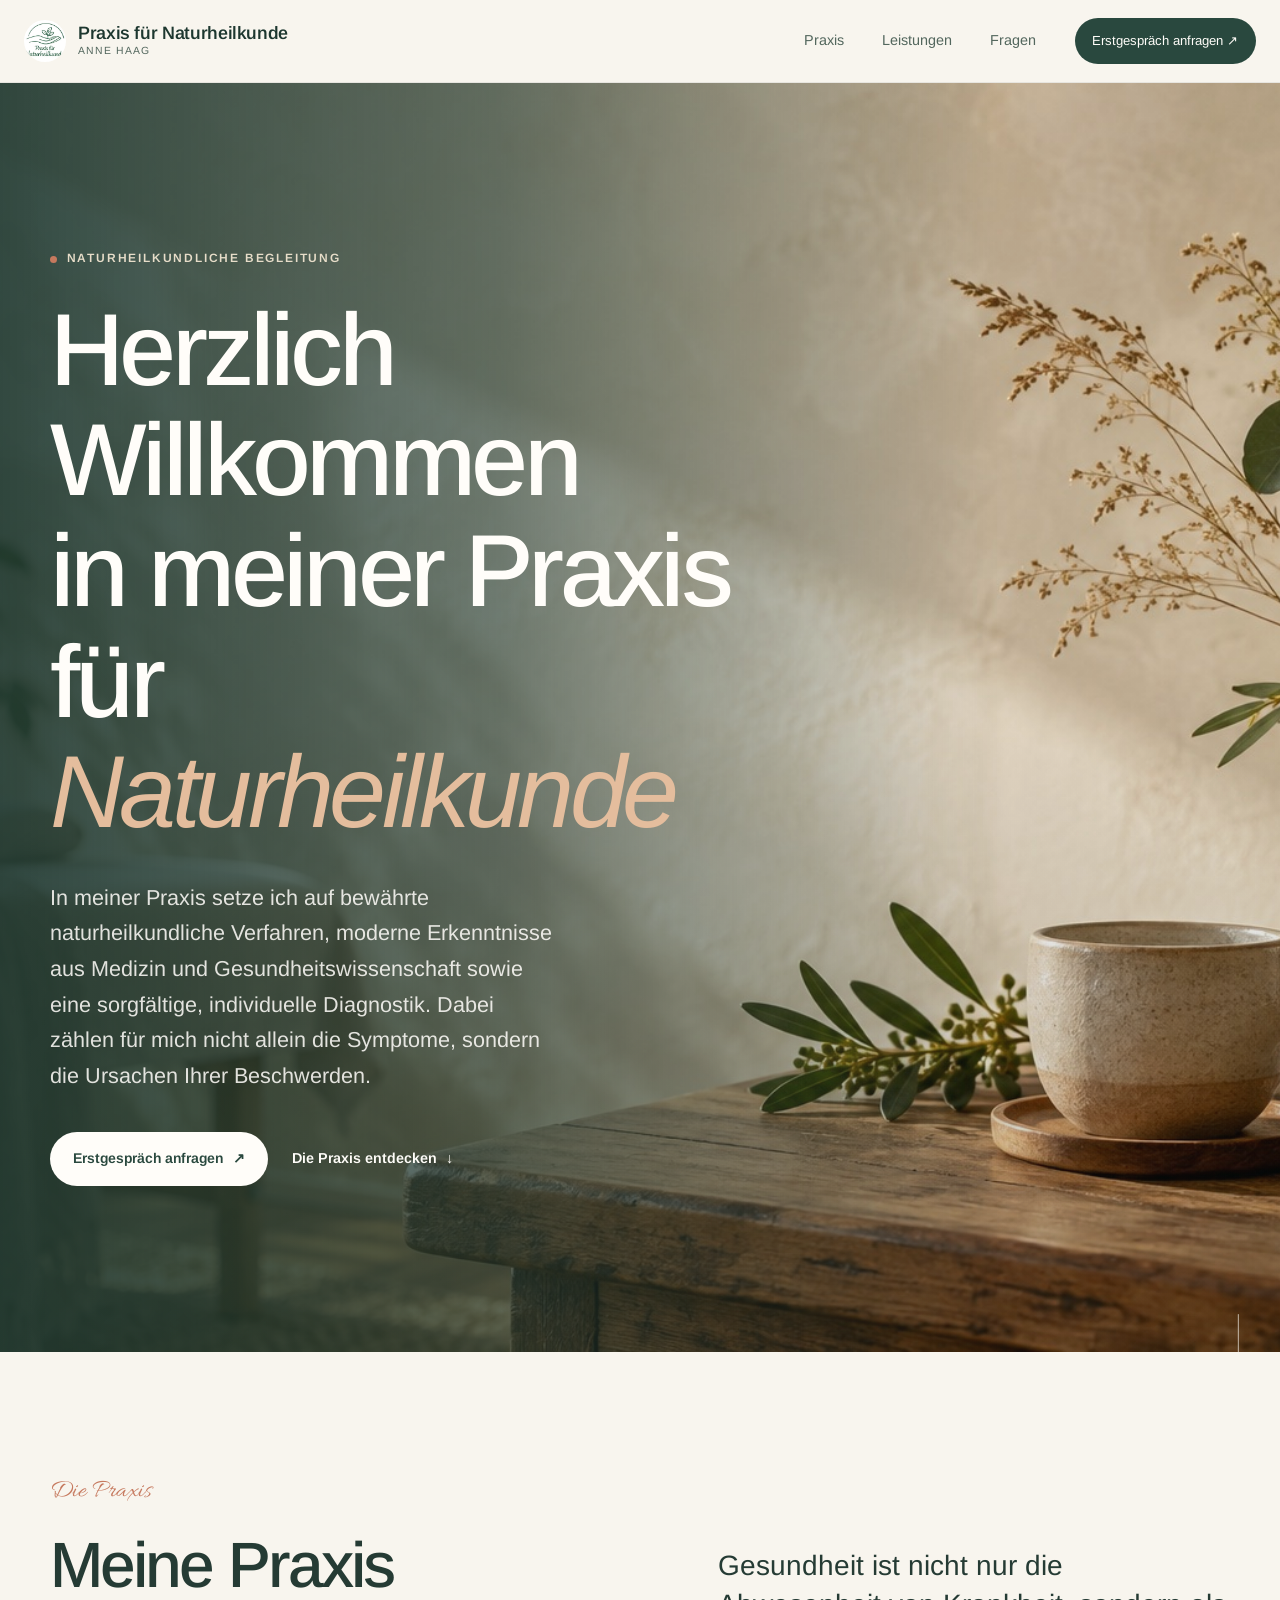
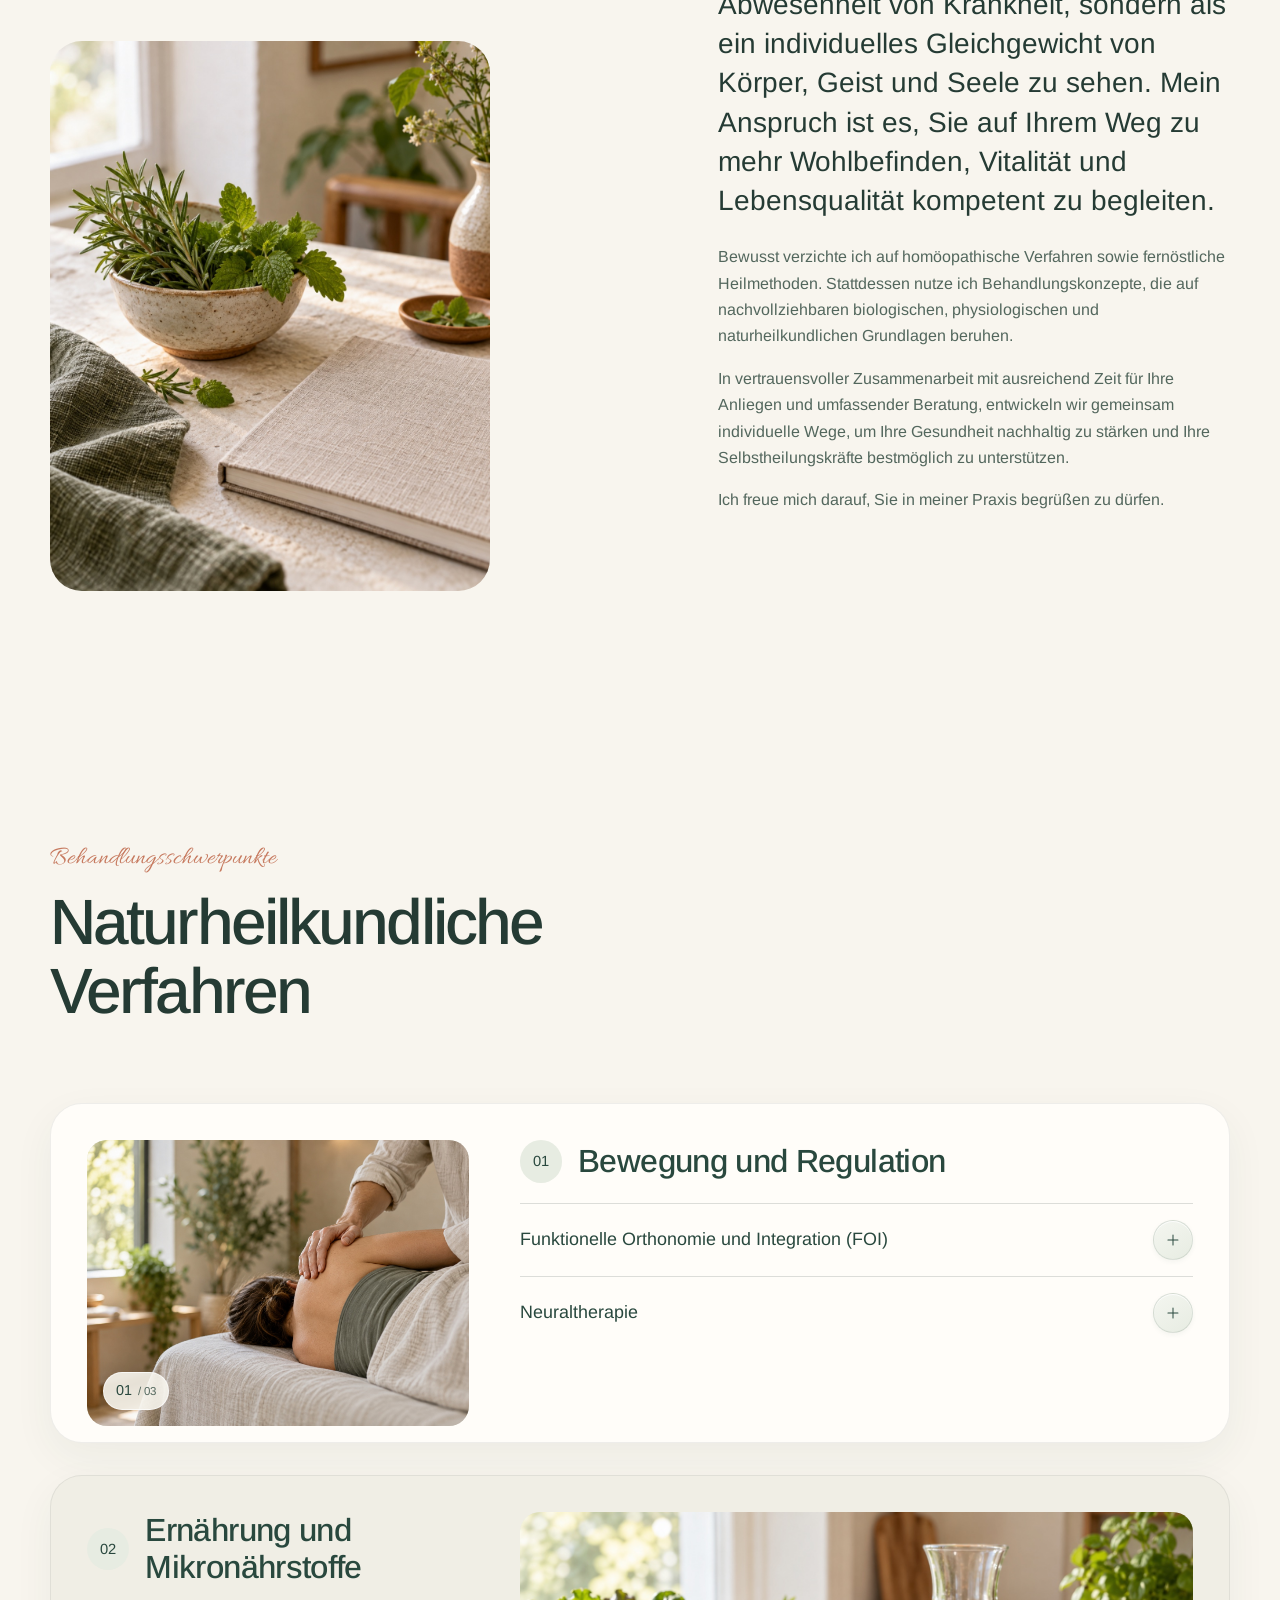
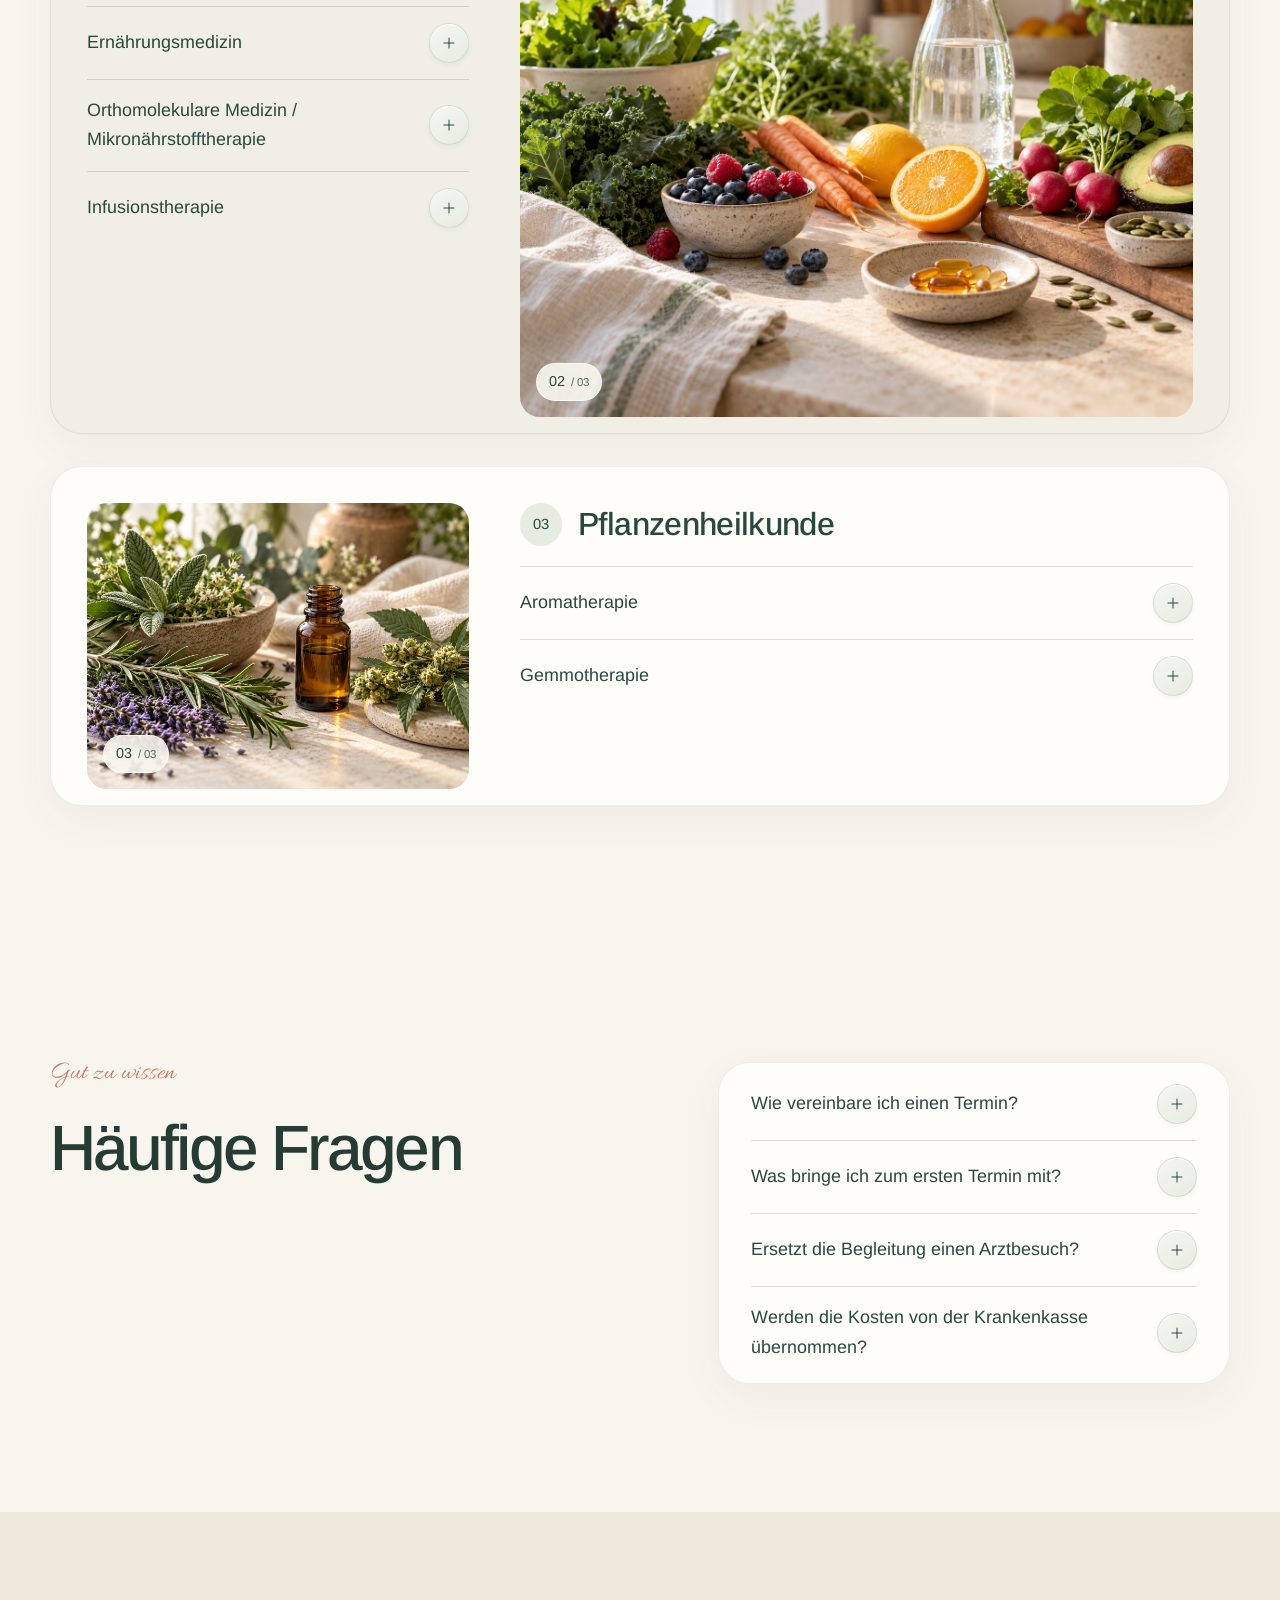
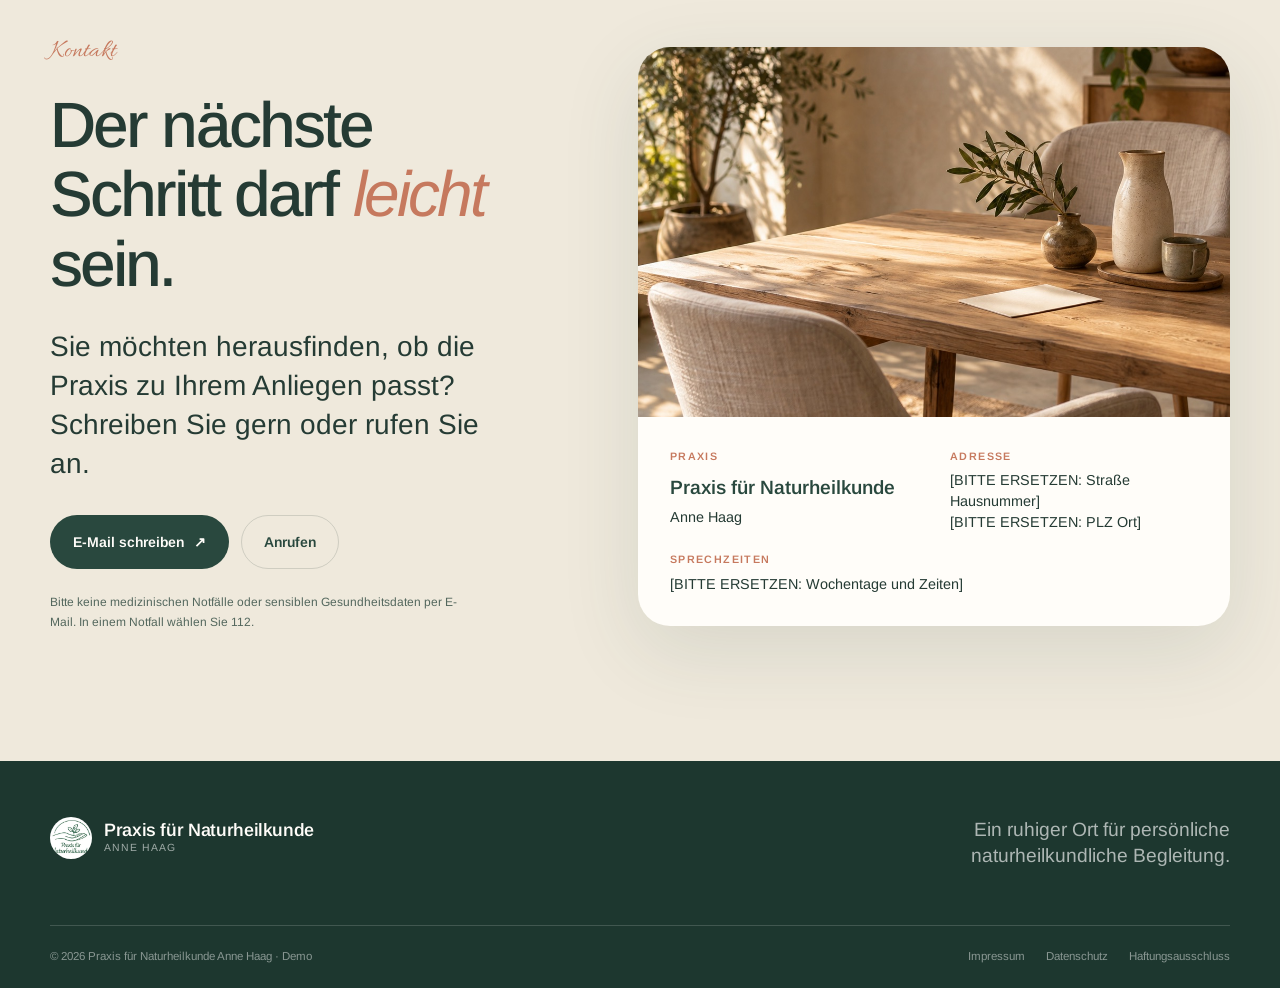
==== commit 4040c4b2: "Add local Arimo and Allura fonts" ====
--- a/index.html
+++ b/index.html
@@ -7,7 +7,7 @@
     <meta name="theme-color" content="#f4f0e8">
     <title>Praxis für Naturheilkunde Anne Haag</title>
     <link rel="icon" href="./assets/favicon.svg" type="image/svg+xml">
-    <link rel="stylesheet" href="./styles.css?v=20261002-3">
+    <link rel="stylesheet" href="./styles.css?v=20261003-3">
     <script src="./script.js" defer></script>
   </head>
 
--- a/styles.css
+++ b/styles.css
@@ -1,4 +1,26 @@
 @layer reset, base, components, utilities;
+
+@font-face {
+  font-family: 'Arimo';
+  src: url('./assets/fonts/arimo-latin-wght-normal.woff2') format('woff2');
+  font-style: normal;
+  font-weight: 400 700;
+  font-display: swap;
+}
+@font-face {
+  font-family: 'Arimo';
+  src: url('./assets/fonts/arimo-latin-wght-italic.woff2') format('woff2');
+  font-style: italic;
+  font-weight: 400 700;
+  font-display: swap;
+}
+@font-face {
+  font-family: 'Allura';
+  src: url('./assets/fonts/allura-latin-400-normal.woff2') format('woff2');
+  font-style: normal;
+  font-weight: 400;
+  font-display: swap;
+}
 
 @layer reset {
   *, *::before, *::after { box-sizing: border-box; }
@@ -23,8 +45,8 @@
     --line: rgba(37, 59, 52, .16);
     --white: #fffdf9;
     --shadow: 0 24px 80px rgba(41, 72, 62, .12);
-    --serif: Georgia, 'Times New Roman', serif;
-    --sans: -apple-system, BlinkMacSystemFont, 'Segoe UI', Helvetica, Arial, sans-serif;
+    --serif: 'Arimo', sans-serif;
+    --sans: 'Arimo', sans-serif;
     --container: 1180px;
     --radius-lg: 2rem;
     --radius-md: 1.15rem;
@@ -82,8 +104,9 @@
   .hero-media img { height: 100%; object-fit: cover; object-position: center; width: 100%; }
   .hero-shade { background: linear-gradient(90deg, rgba(29, 55, 47, .9) 0%, rgba(29, 55, 47, .62) 39%, rgba(29, 55, 47, .04) 78%), linear-gradient(0deg, rgba(18, 31, 26, .24), transparent 50%); }
   .hero-content { padding-block: clamp(6rem, 13vw, 11rem); position: relative; z-index: 1; }
-  .eyebrow { align-items: center; color: var(--clay); display: flex; font-size: .75rem; font-weight: 650; gap: .6rem; letter-spacing: .15em; margin-bottom: 1.6rem; text-transform: uppercase; }
-  .eyebrow-light { color: #e7ddc9; }
+  .eyebrow { align-items: center; color: var(--clay); display: flex; gap: .6rem; margin-bottom: 1.6rem; }
+  .eyebrow:not(.eyebrow-light) { font-family: 'Allura', cursive; font-size: 1.6rem; font-weight: 400; letter-spacing: 0; line-height: 1; }
+  .eyebrow-light { color: #e7ddc9; font-size: .75rem; font-weight: 650; letter-spacing: .15em; text-transform: uppercase; }
   .eyebrow-dot { background: var(--clay); border-radius: 50%; display: inline-block; height: 7px; width: 7px; }
   .hero h1 { color: var(--white); max-width: 800px; }
   .hero h1 em { color: #e4bd9d; }
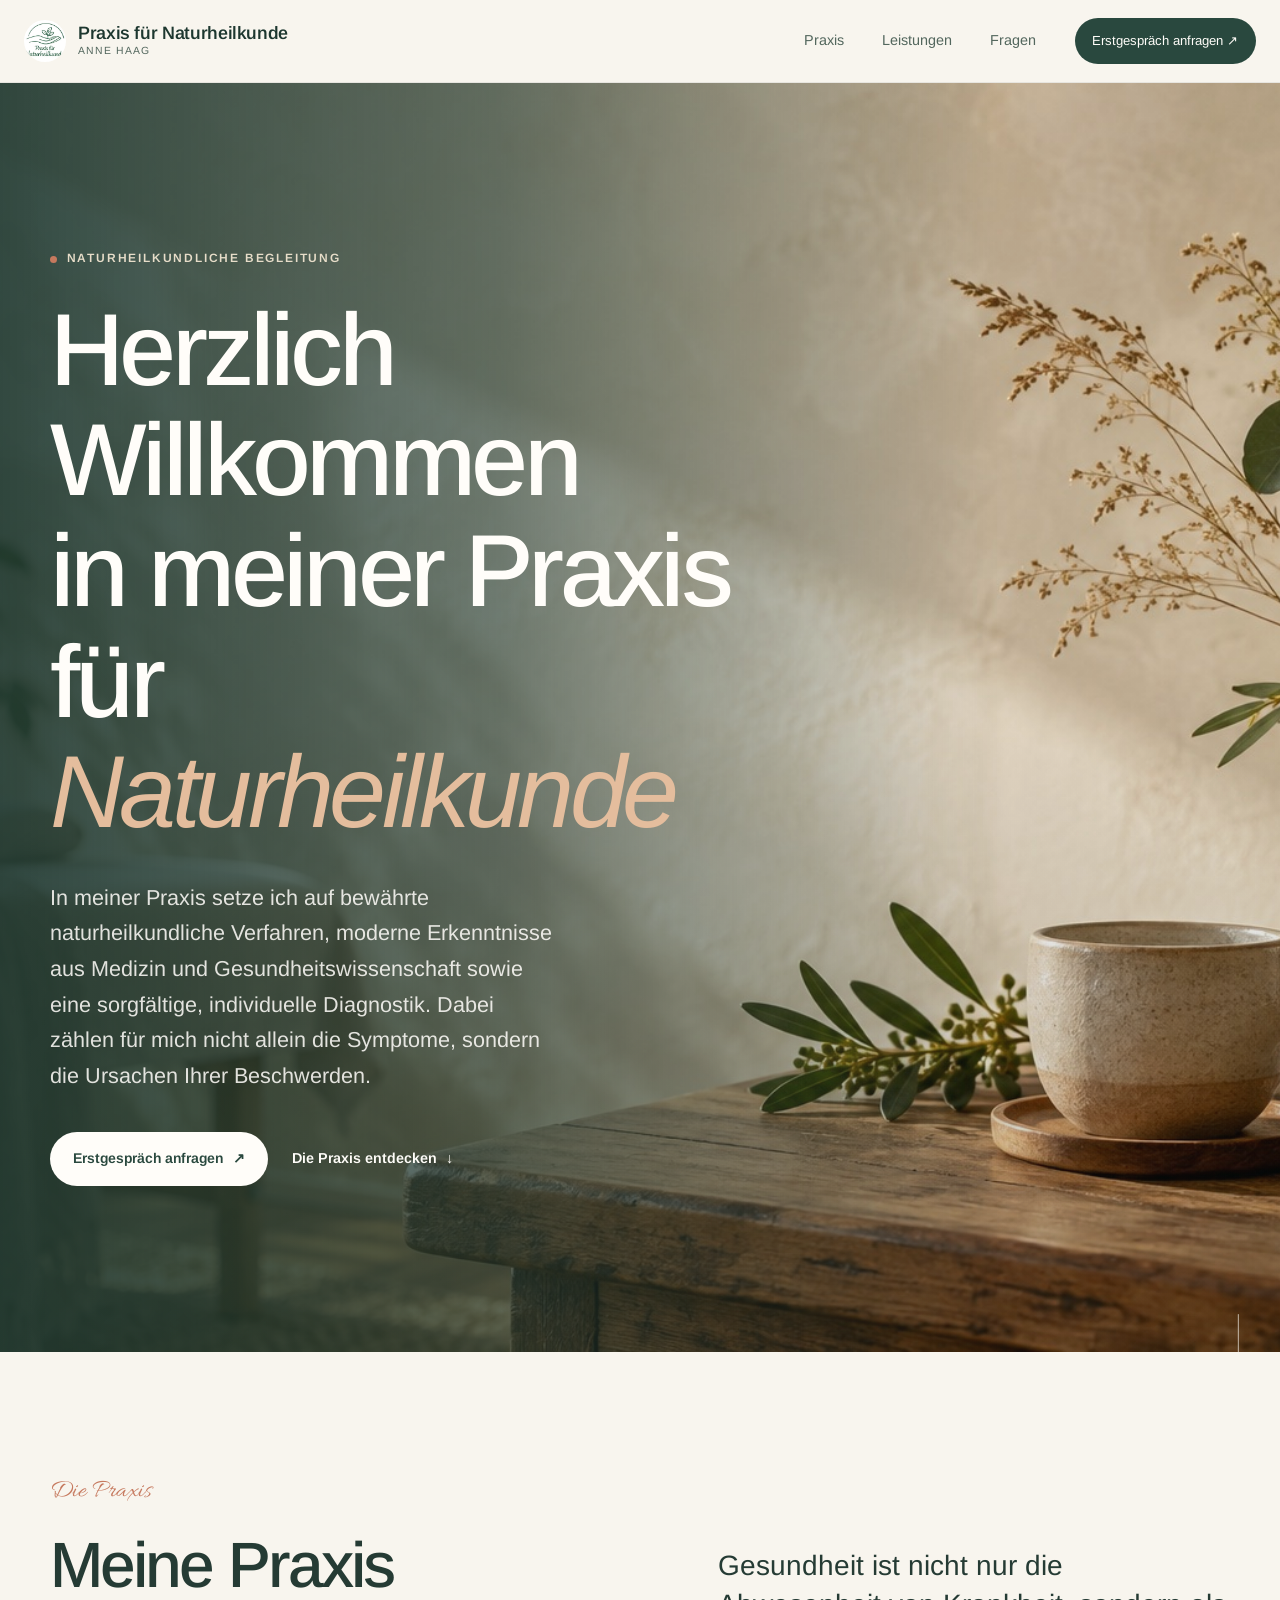
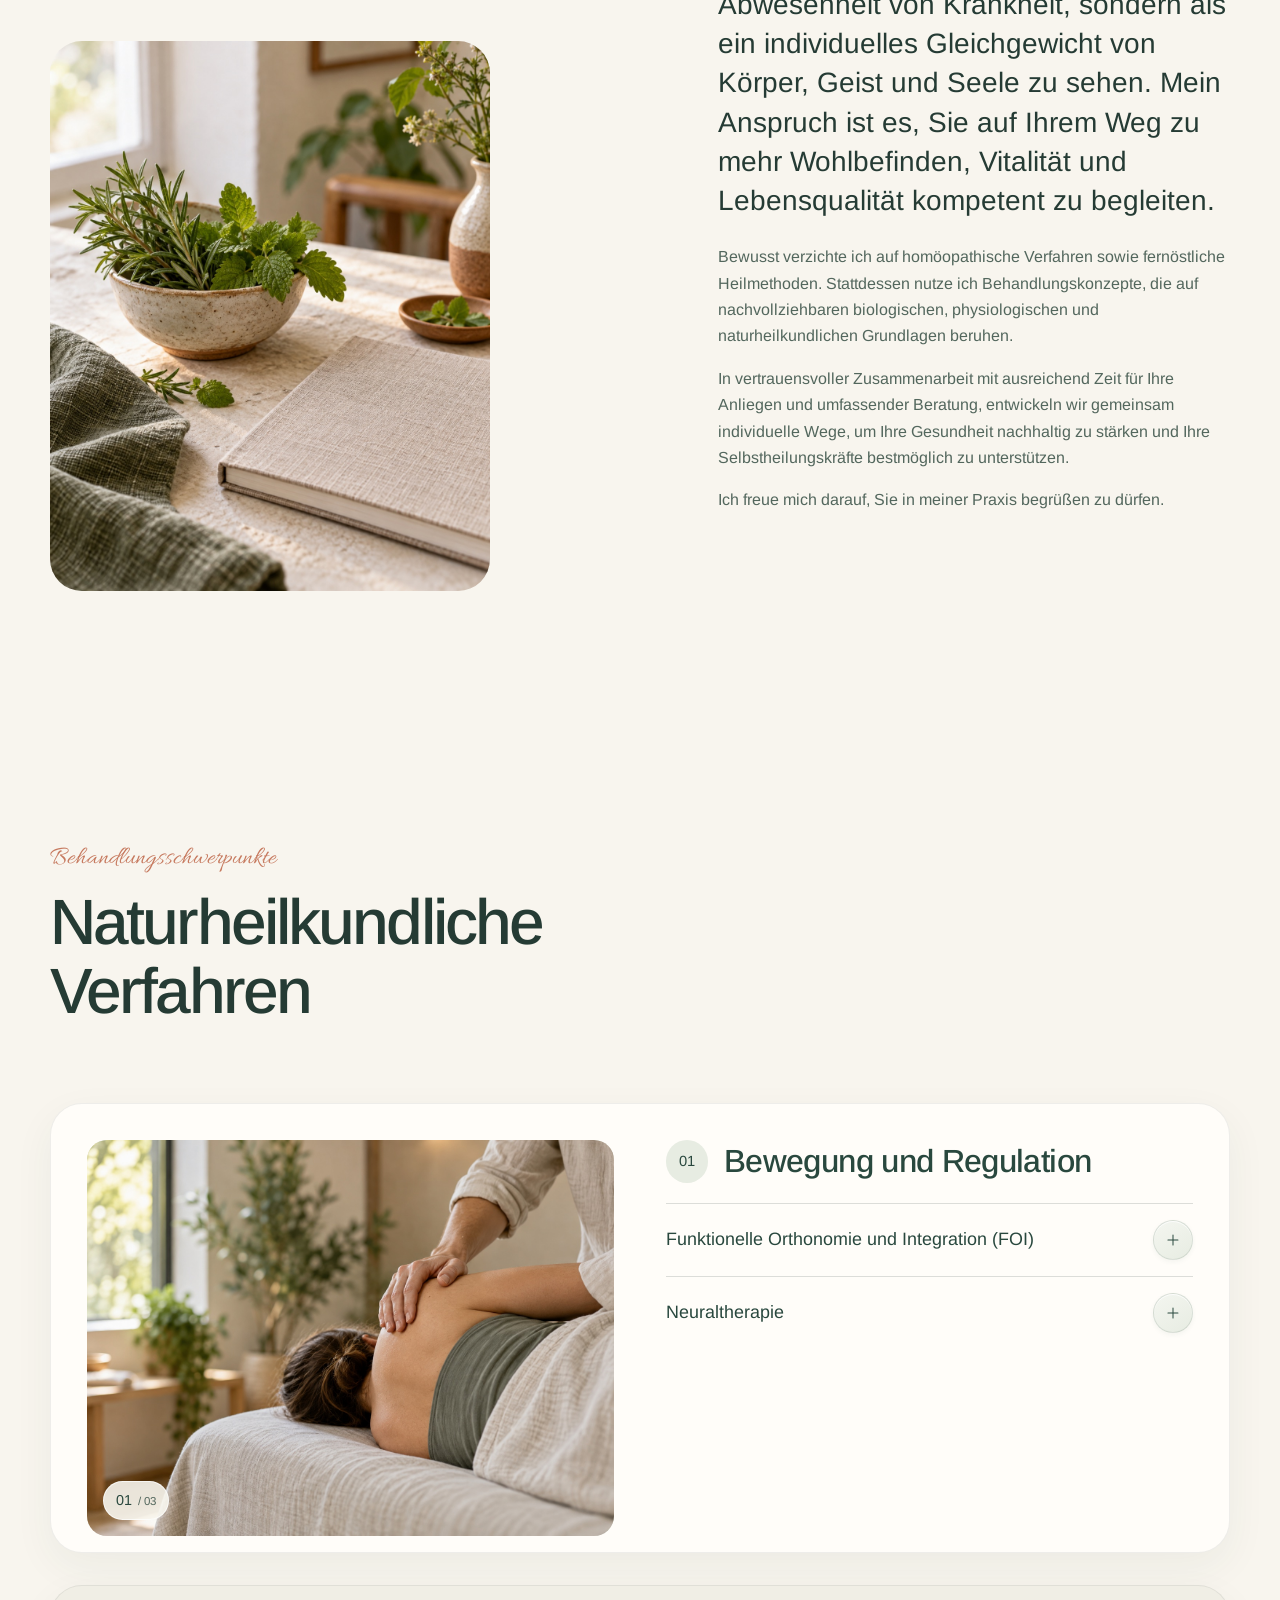
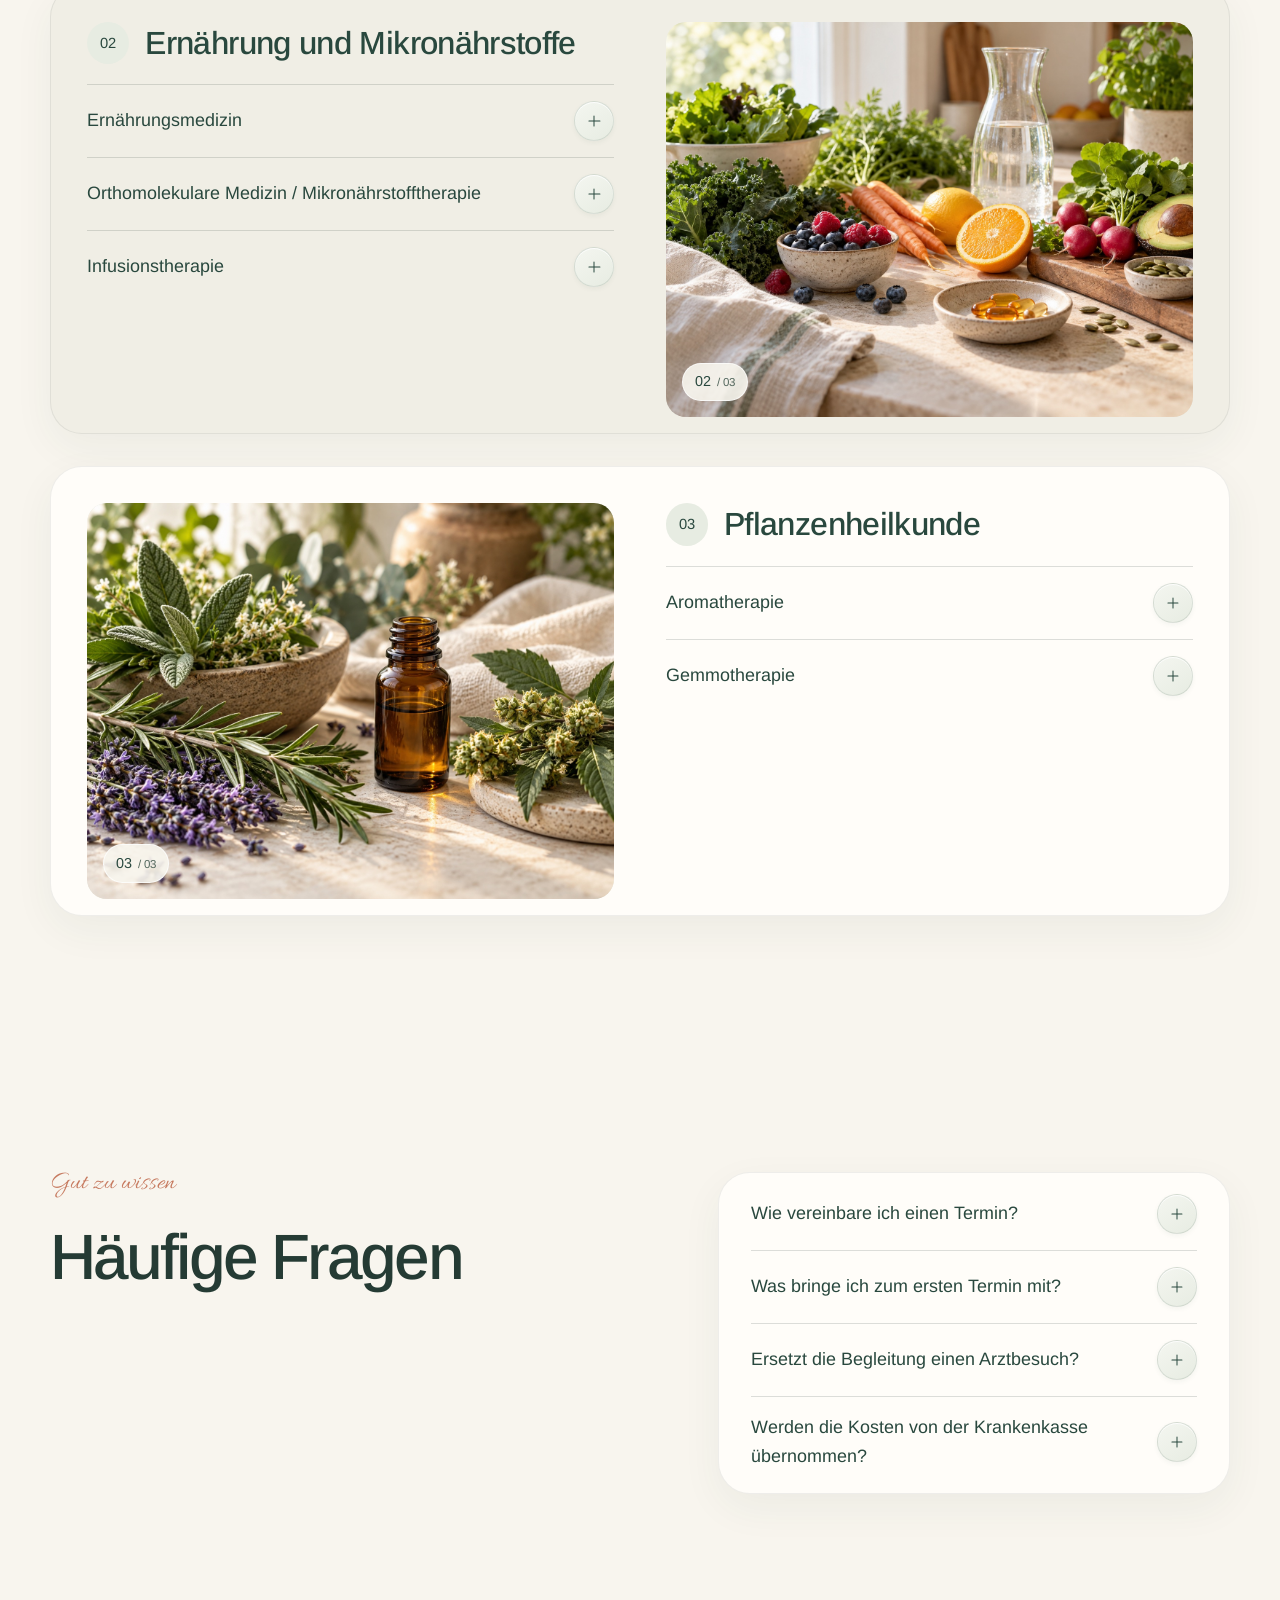
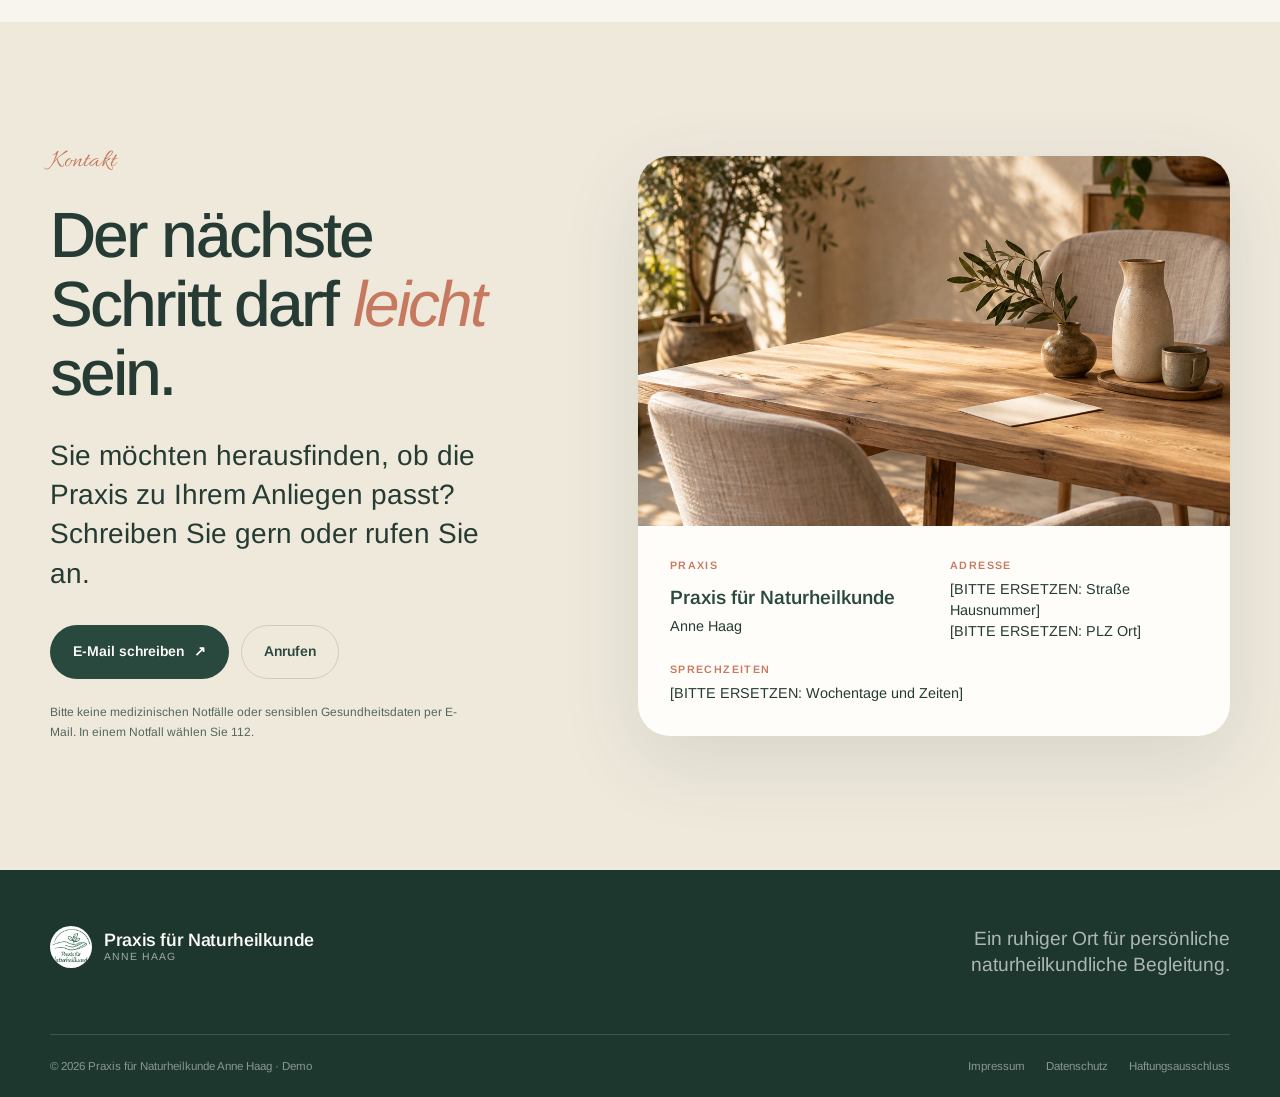
==== commit 7e2958e7: "Update content" ====
--- a/index.html
+++ b/index.html
@@ -162,7 +162,6 @@
                       </ul>
                       <h4>Ganzheitlicher Ansatz</h4>
                       <p>Ernährung bedeutet mehr als die Aufnahme von Kalorien. Sie beeinflusst zahlreiche Körperfunktionen und kann einen wichtigen Beitrag zu Gesundheit und Lebensqualität leisten. Die Ernährungsmedizin wird daher häufig mit weiteren naturheilkundlichen Verfahren kombiniert, um optimale Behandlungserfolge zu erreichen.</p>
-                      <p>Gerne begleite ich Sie auf Ihrem Weg zu einer bewussteren und gesundheitsfördernden Ernährung.</p>
                     </div>
                   </details>
                   <details class="treatment-item">
--- a/styles.css
+++ b/styles.css
@@ -165,7 +165,7 @@
   .card-link { bottom: 2rem; color: var(--forest); font-size: .82rem; font-weight: 650; left: 2rem; position: absolute; }
 
   .treatment-clusters { display: grid; gap: clamp(1.25rem, 2.5vw, 2rem); margin-top: clamp(3rem, 6vw, 5rem); }
-  .treatment-cluster { align-items: start; background: var(--white); border: 1px solid rgba(37, 59, 52, .08); border-radius: var(--radius-lg); box-shadow: 0 14px 42px rgba(41, 72, 62, .055); display: grid; gap: clamp(1.5rem, 4vw, 3.5rem); grid-template-columns: minmax(0, .85fr) minmax(0, 1.5fr); padding: clamp(1rem, 3vw, 2.25rem); padding-bottom: clamp(.6rem, 1.5vw, 1rem); }
+  .treatment-cluster { align-items: start; background: var(--white); border: 1px solid rgba(37, 59, 52, .08); border-radius: var(--radius-lg); box-shadow: 0 14px 42px rgba(41, 72, 62, .055); display: grid; gap: clamp(1.5rem, 4vw, 3.5rem); grid-template-columns: repeat(2, minmax(0, 1fr)); padding: clamp(1rem, 3vw, 2.25rem); padding-bottom: clamp(.6rem, 1.5vw, 1rem); }
   .treatment-cluster:nth-child(2) { background: #f0eee5; }
   .treatment-cluster:nth-child(2) .treatment-visual { order: 2; }
   .treatment-cluster:nth-child(2) .treatment-content { order: 1; }
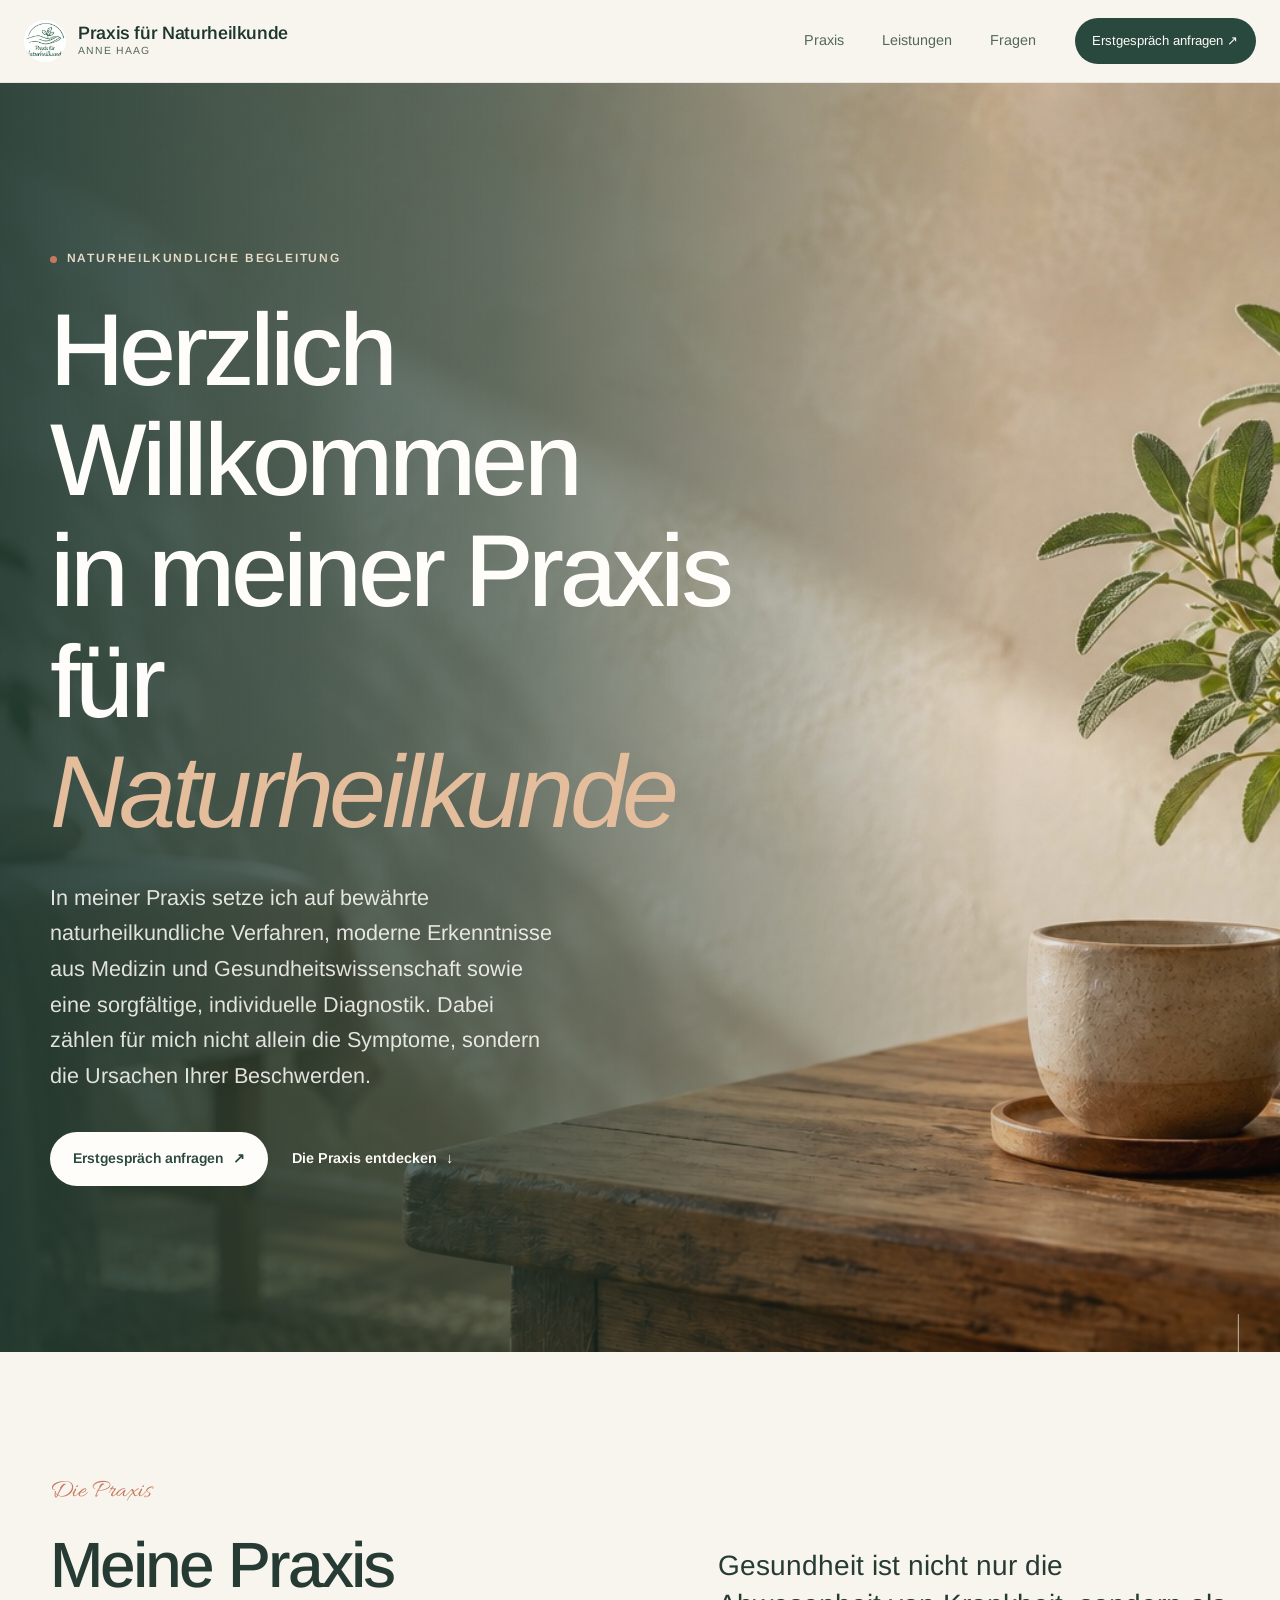
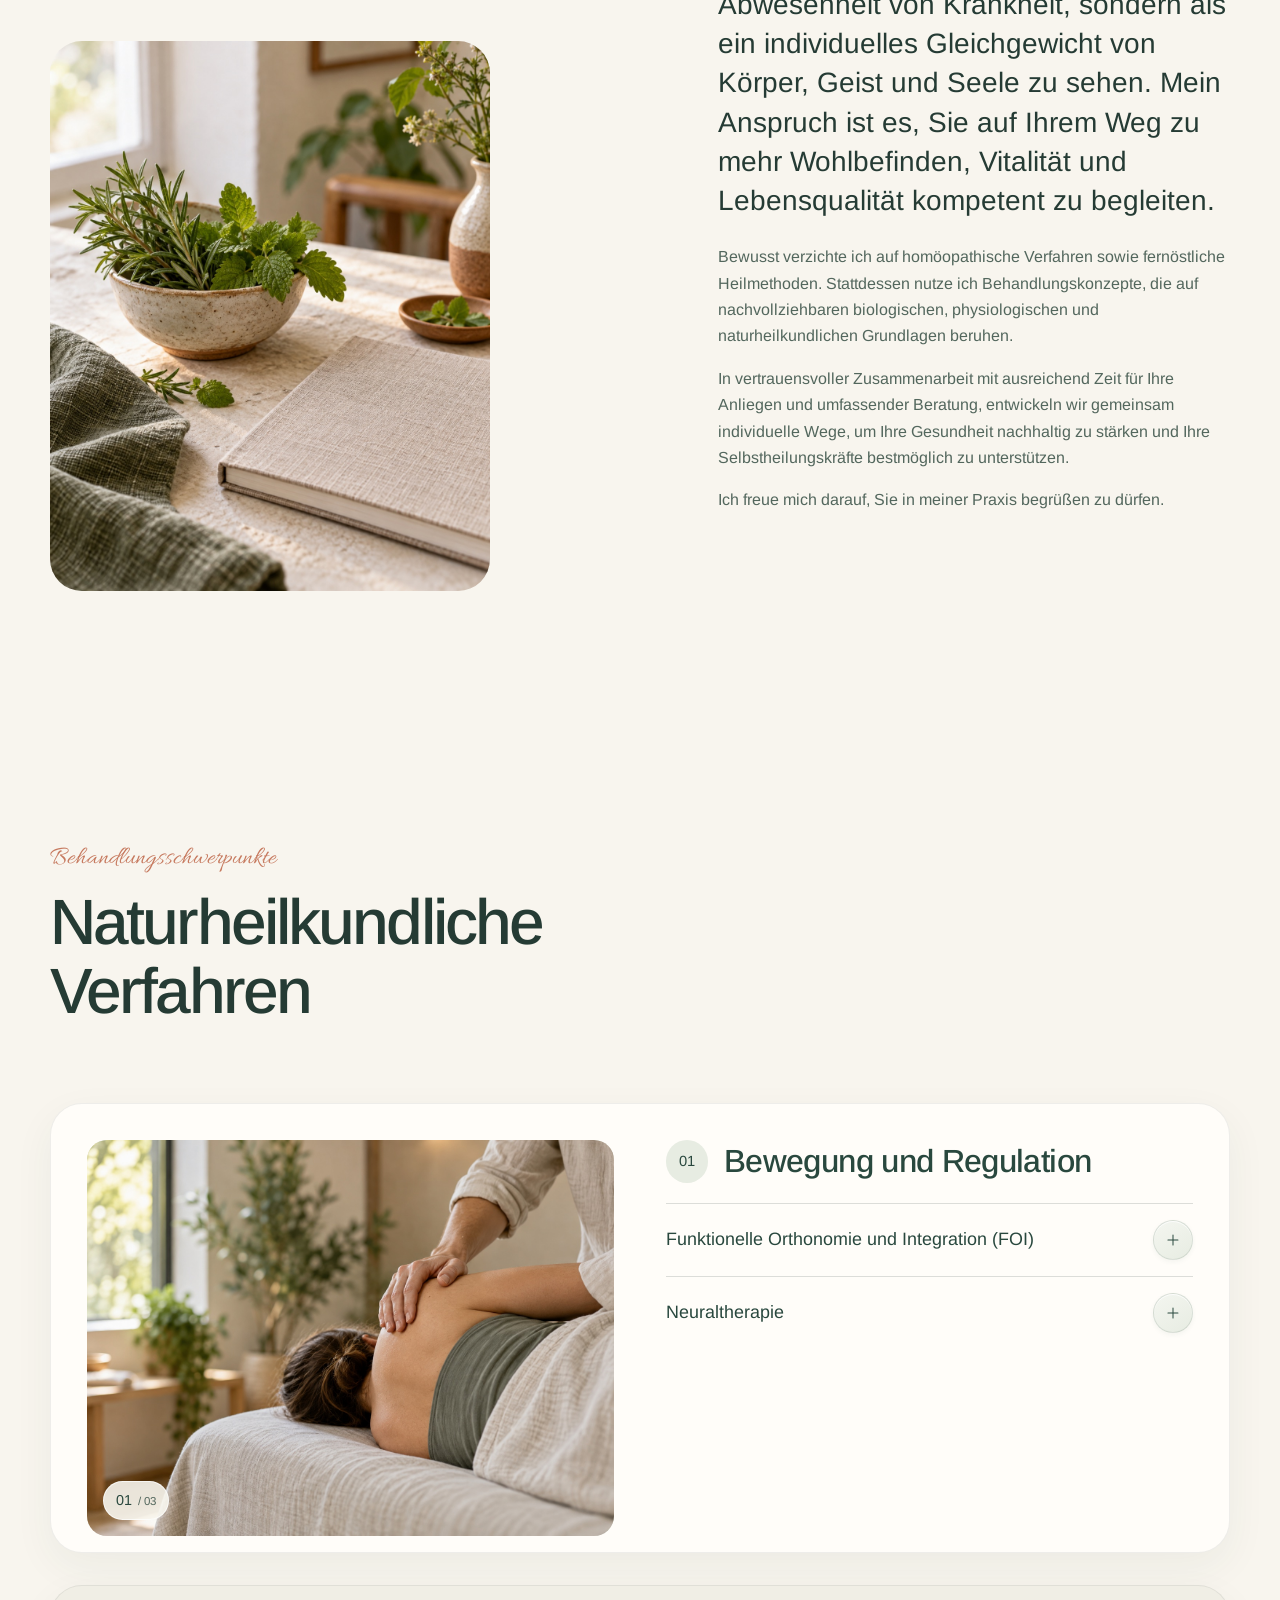
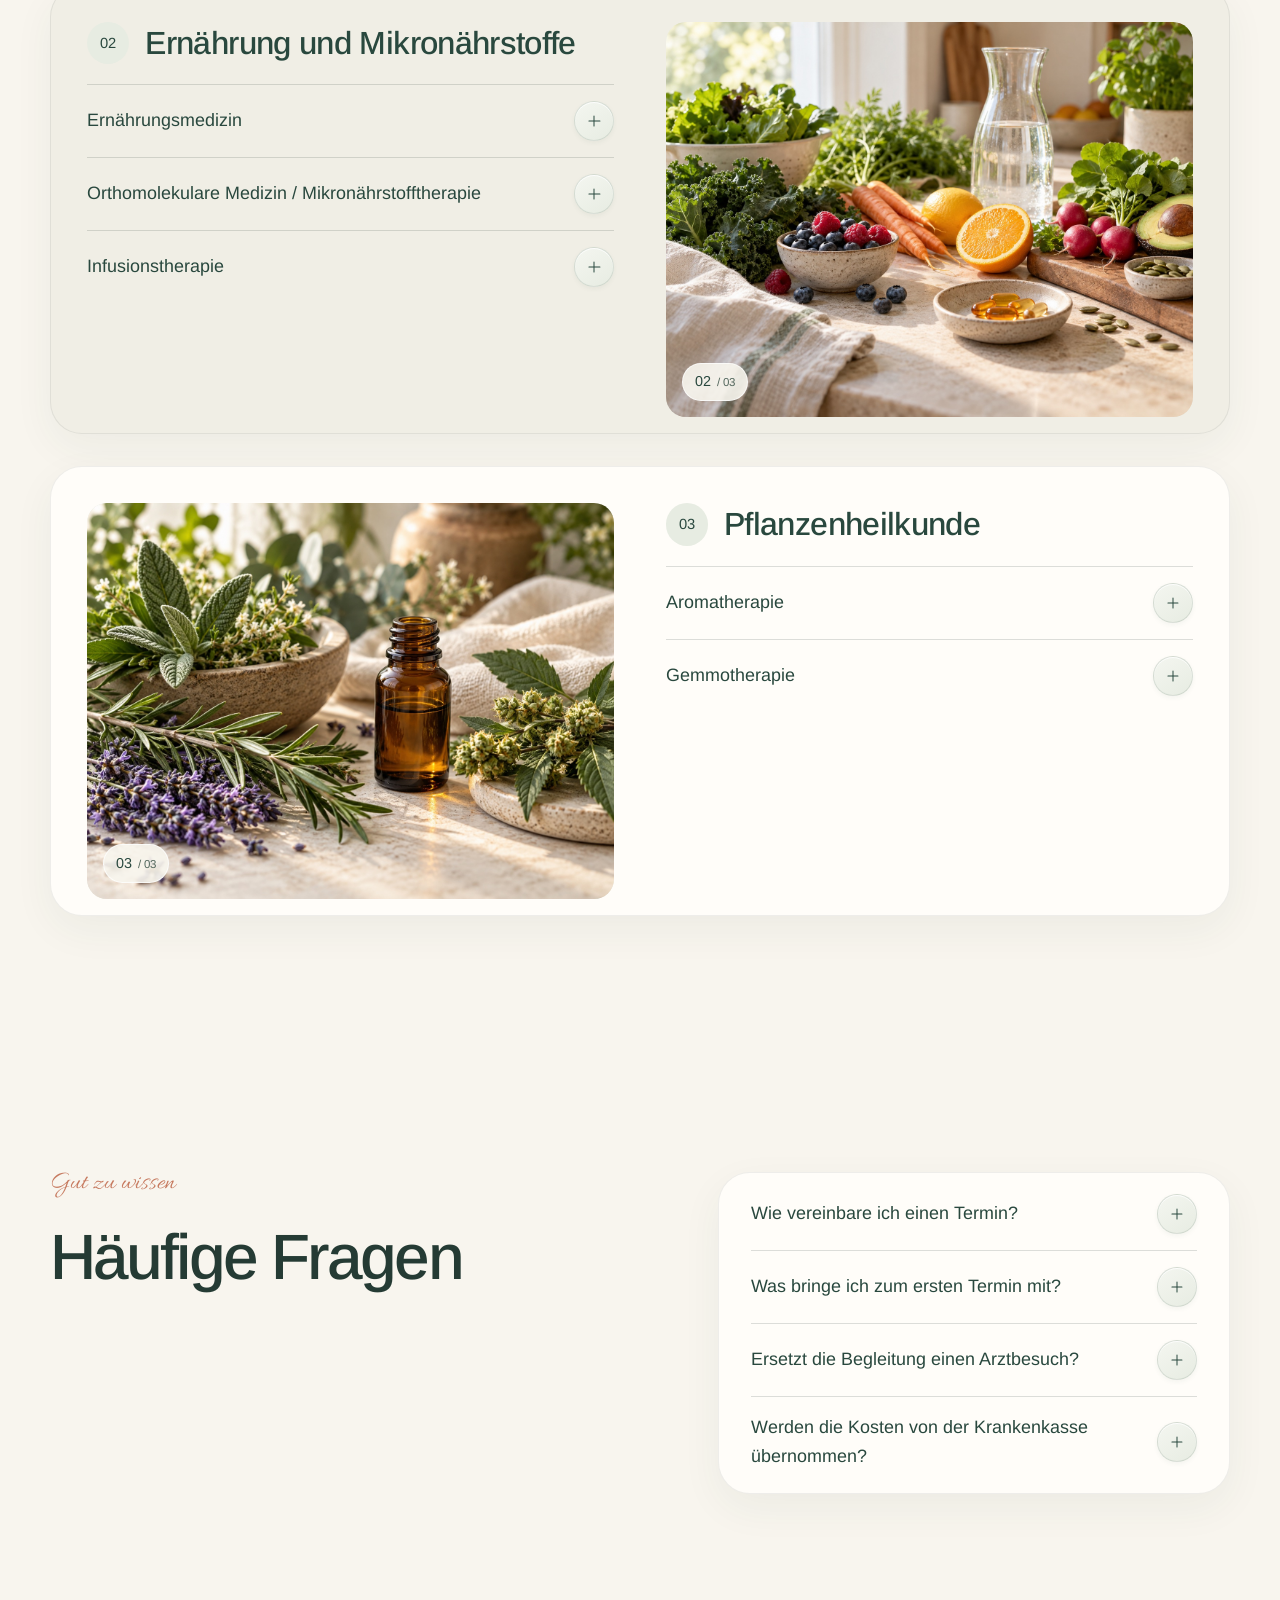
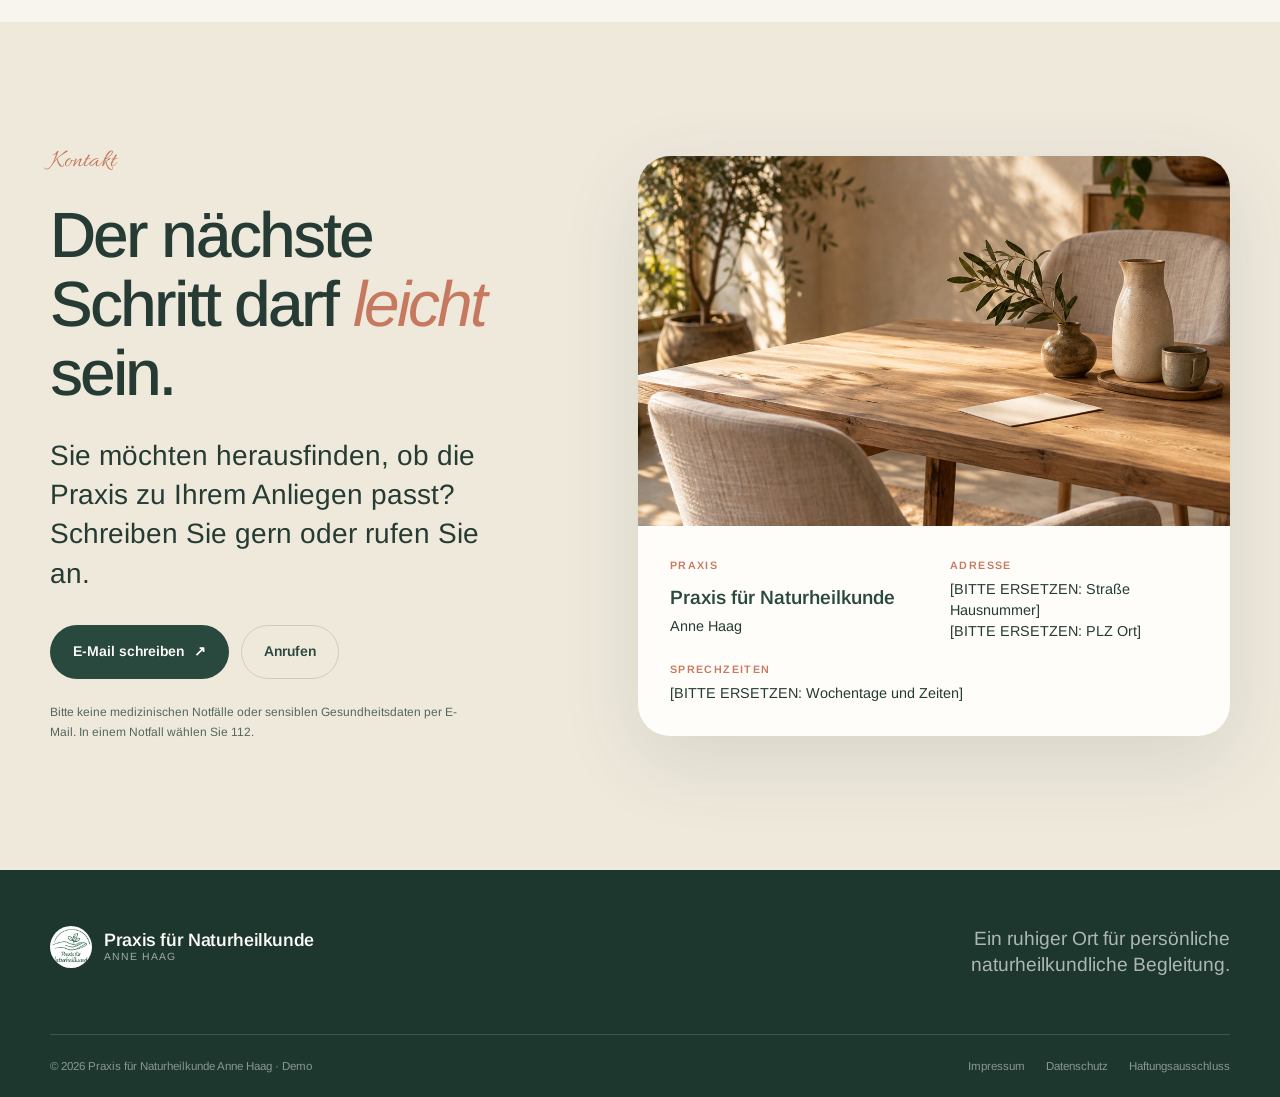
==== commit eb2ca6a6: "Update image" ====
--- a/index.html
+++ b/index.html
@@ -39,7 +39,7 @@
     <main id="main-content">
       <section class="hero" id="top" aria-labelledby="hero-title">
         <div class="hero-media" aria-hidden="true">
-          <img src="./assets/images/hero-praxis.jpg" alt="">
+          <img src="./assets/images/hero-praxis-salbei.jpg" alt="">
         </div>
         <div class="hero-shade" aria-hidden="true"></div>
         <div class="hero-content layout-container">
